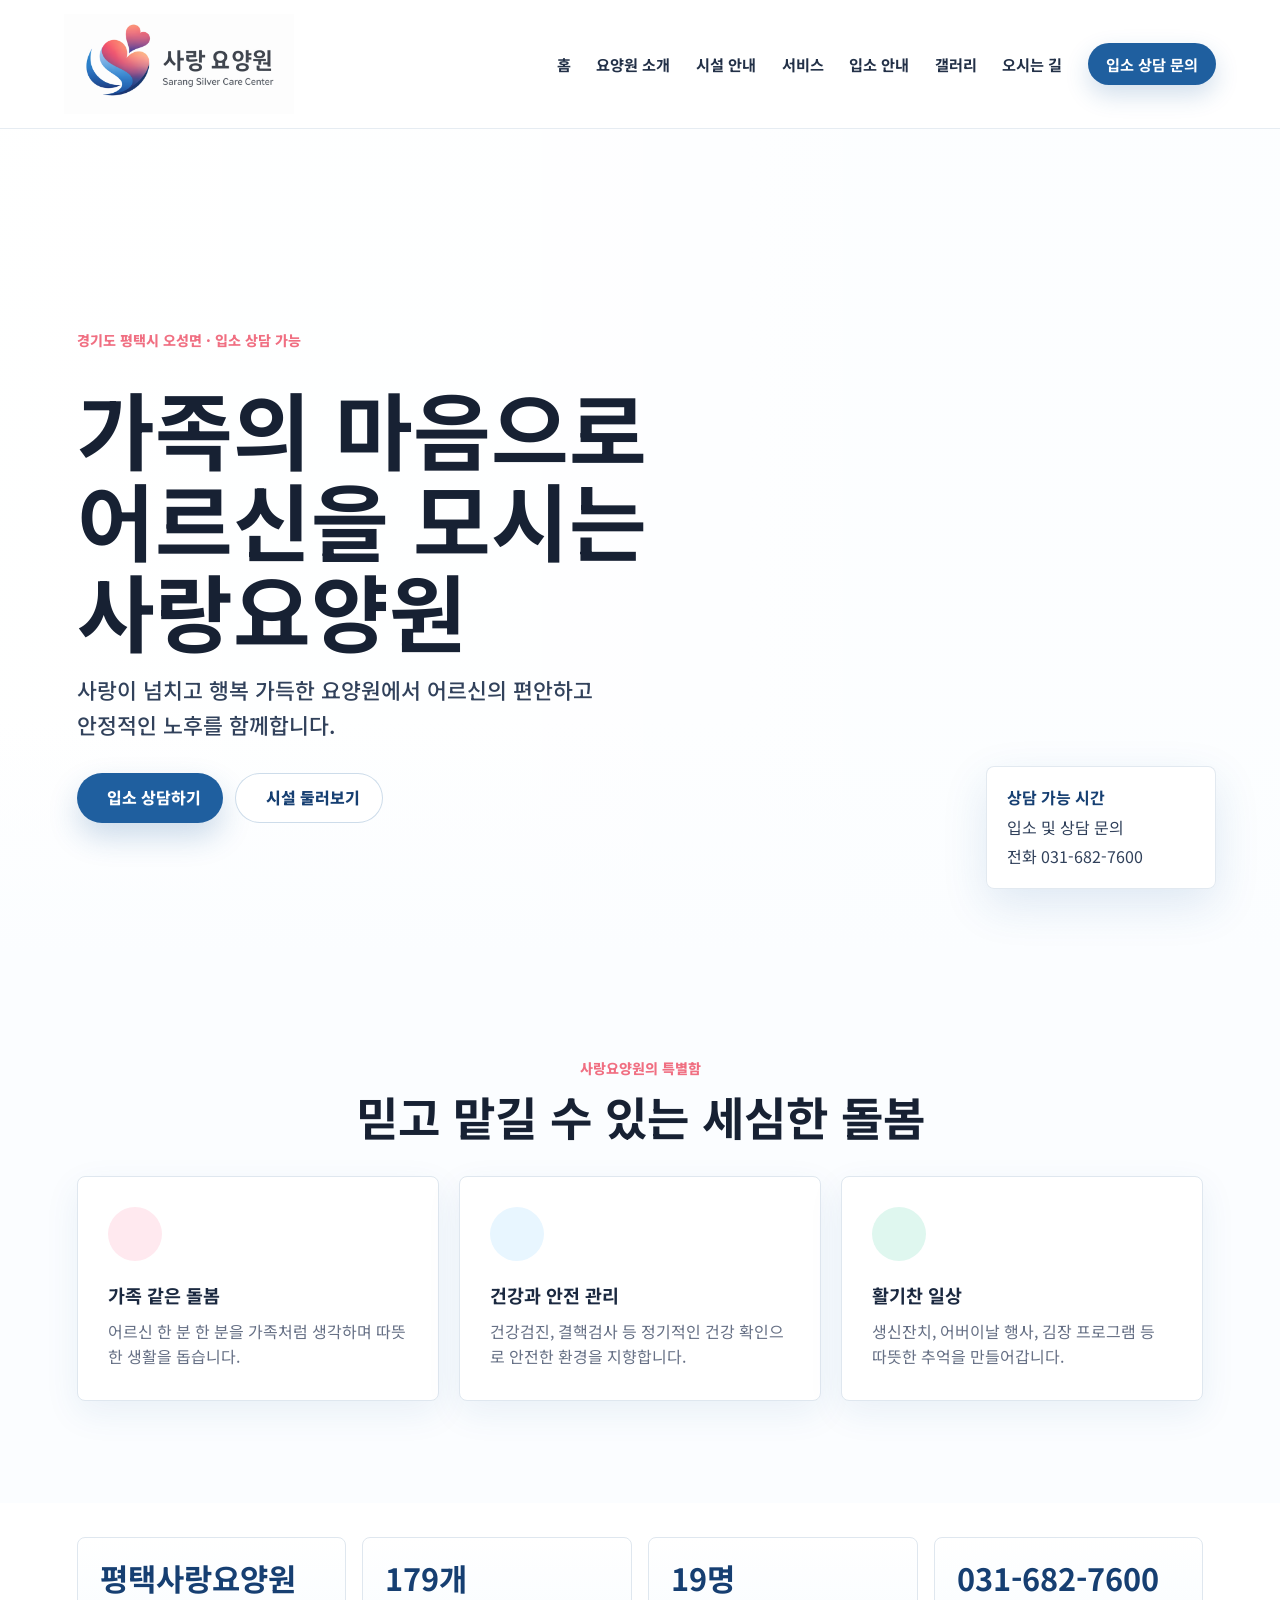
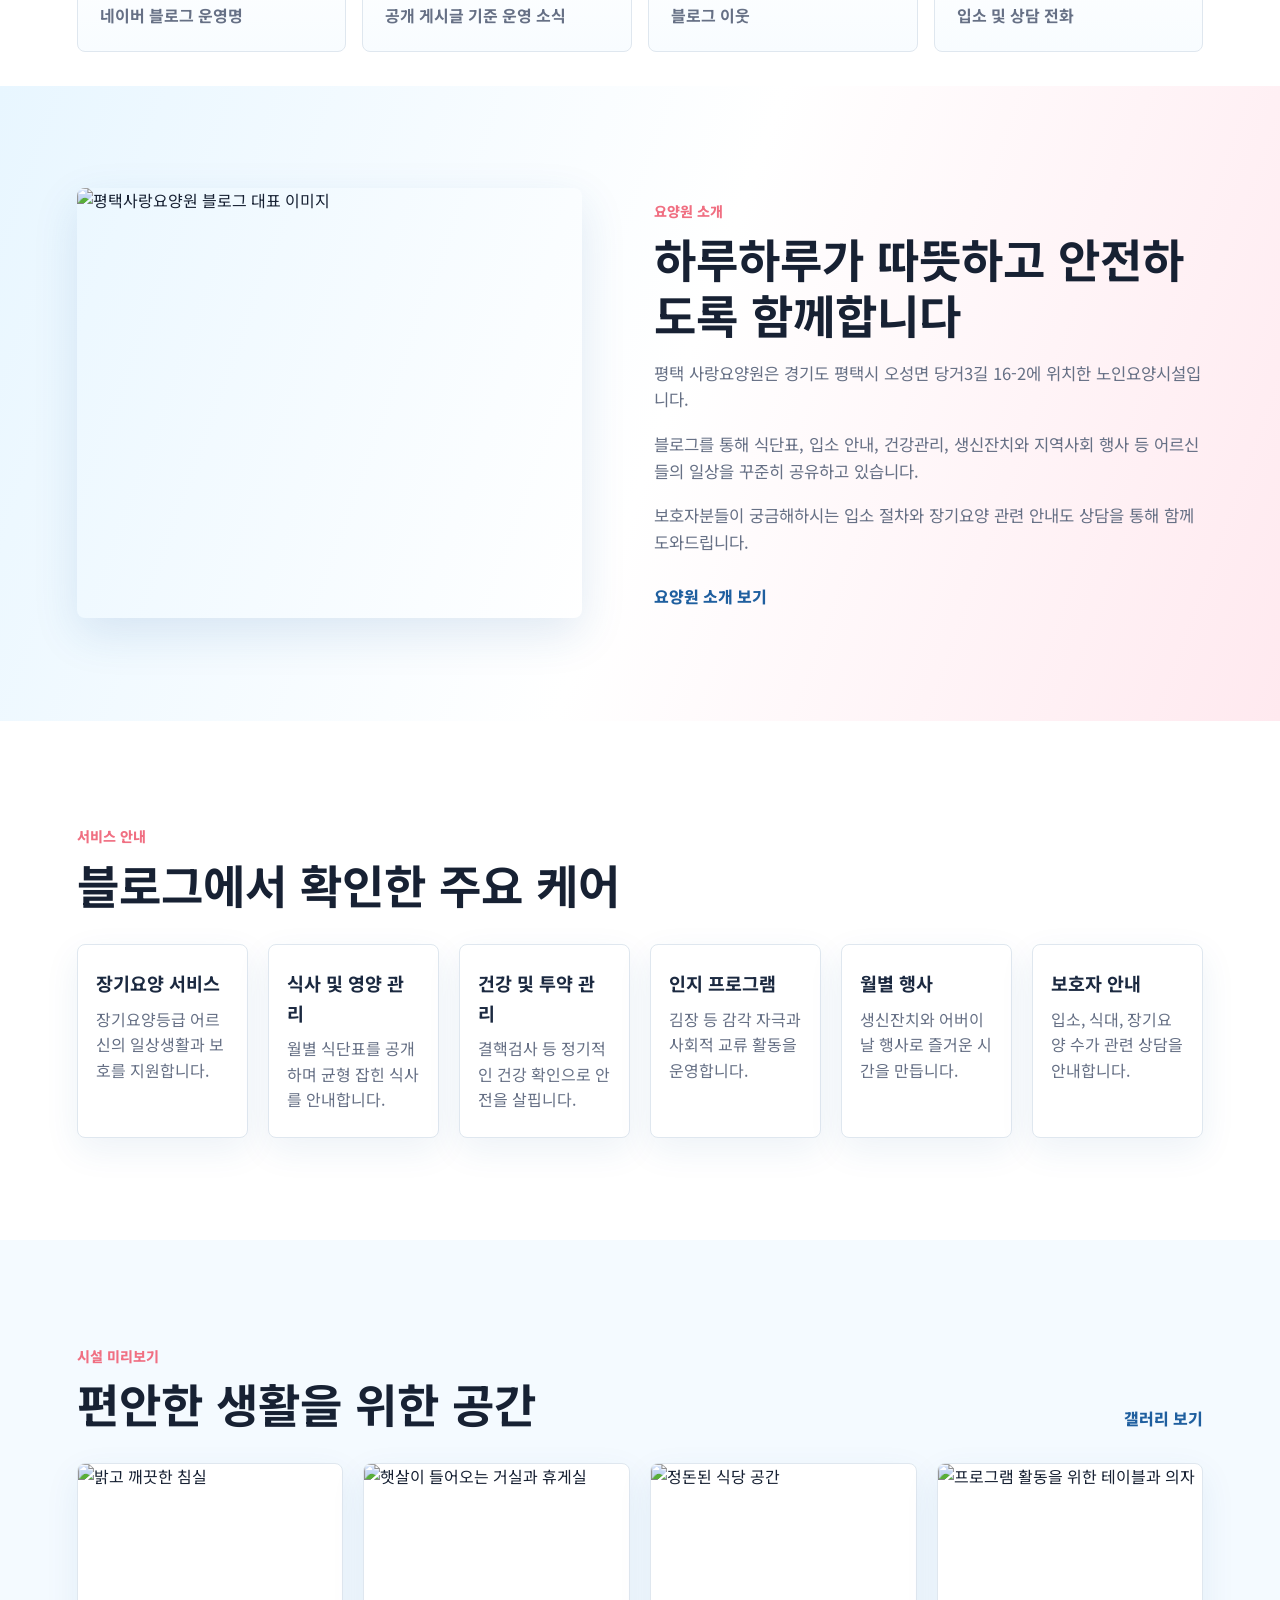
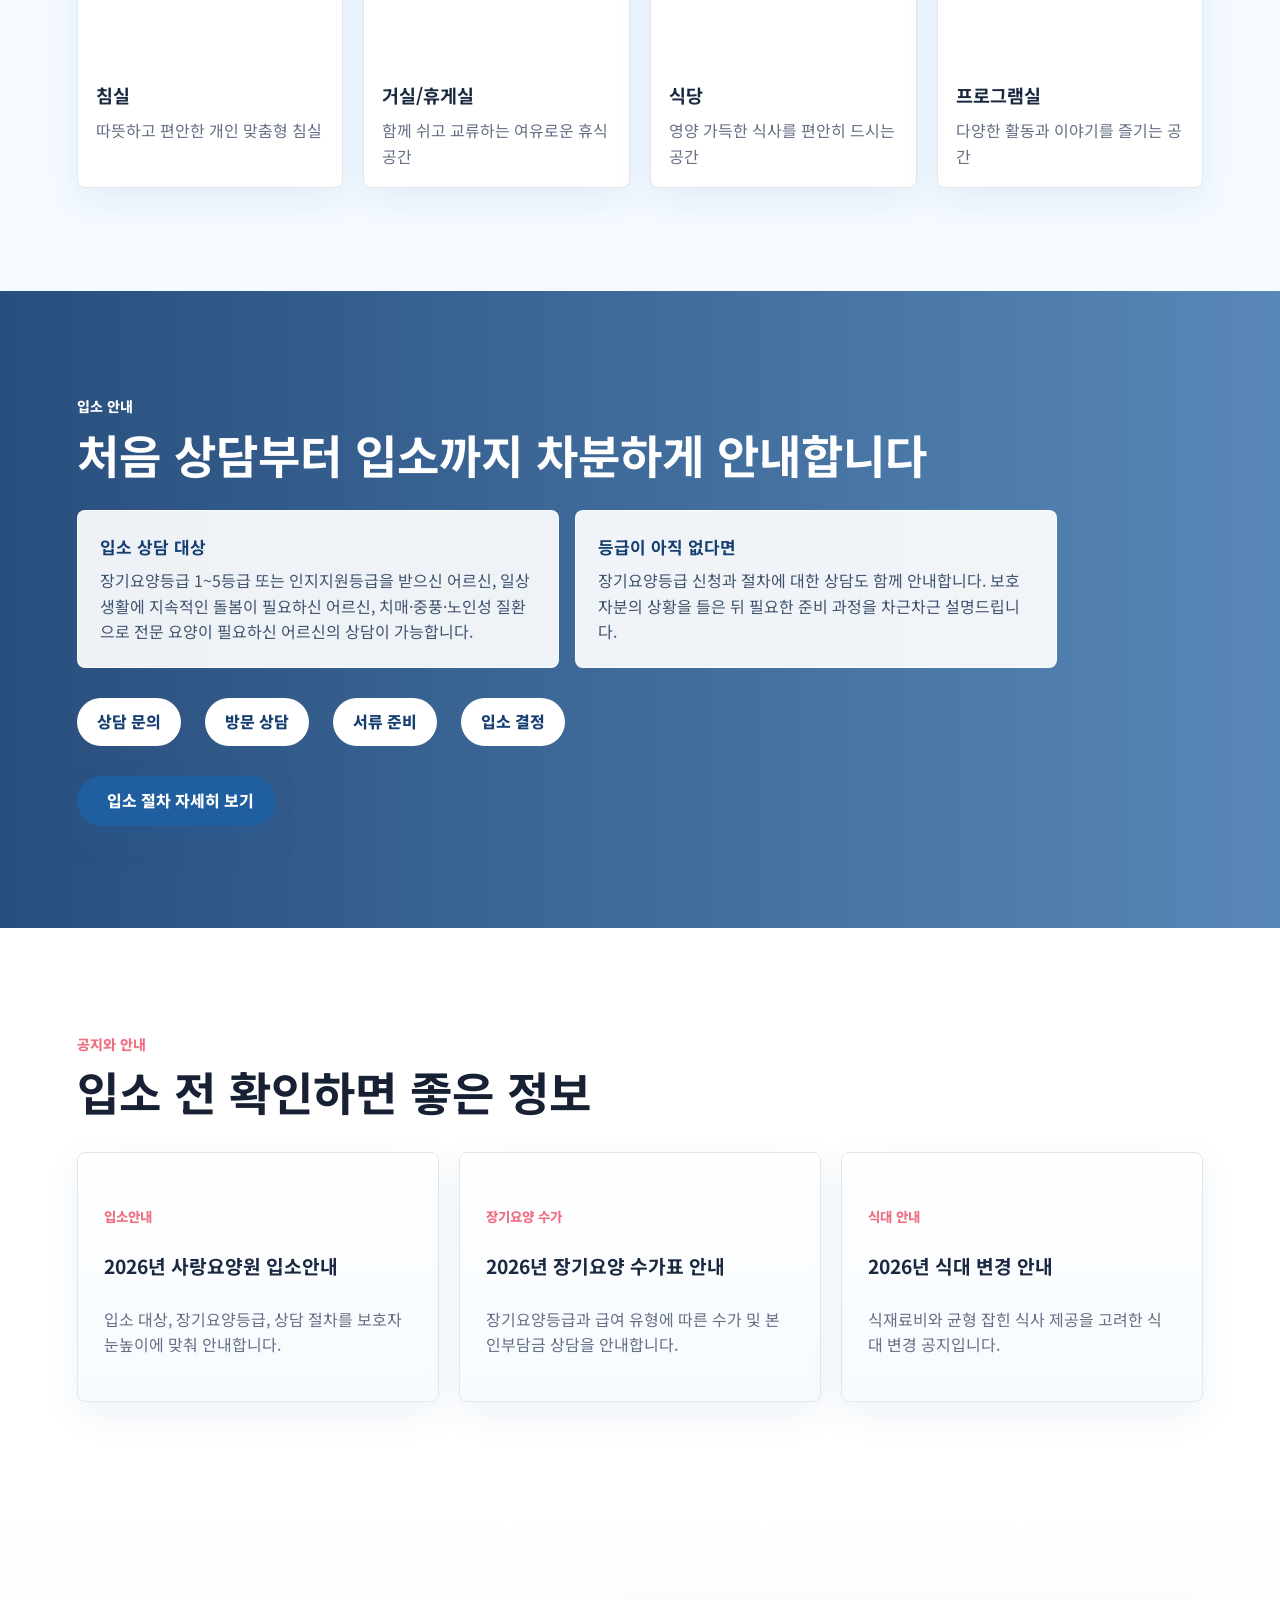
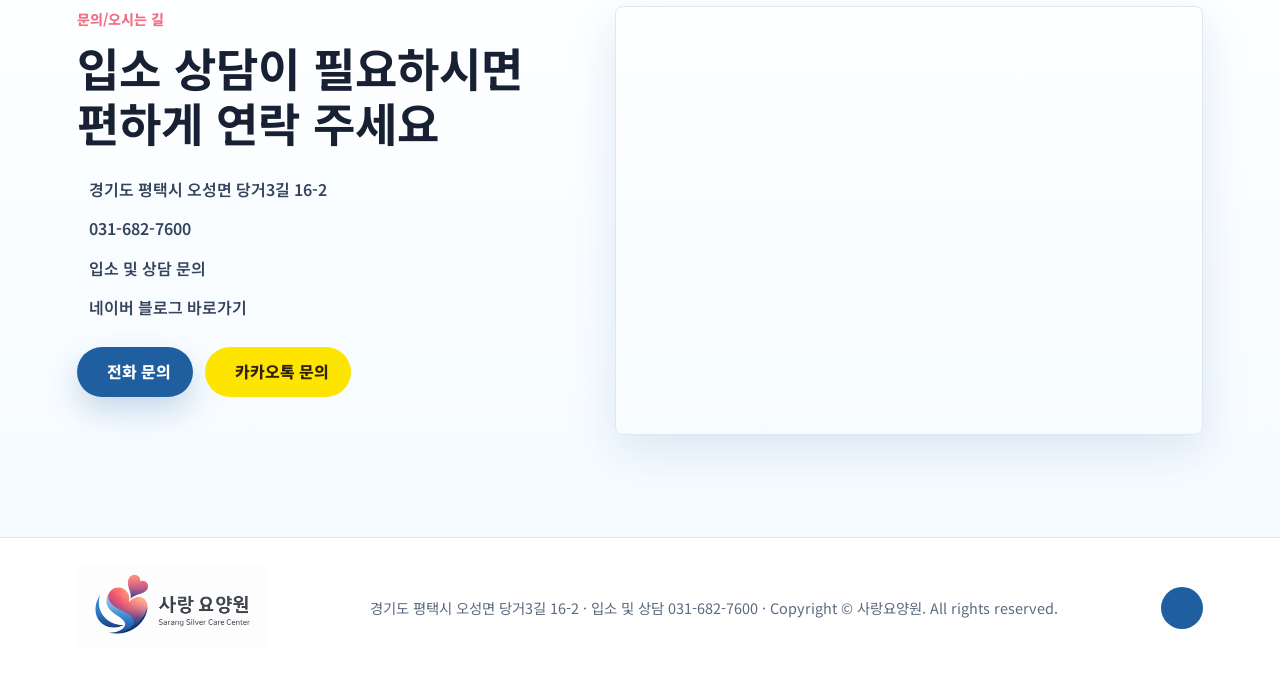
==== index.html @ e9b13f3a "Remove news section" ====
<!DOCTYPE html>
<html lang="ko">
<head>
  <meta charset="UTF-8">
  <meta name="viewport" content="width=device-width, initial-scale=1.0">
  <meta name="description" content="경기도 평택시 오성면에 위치한 평택 사랑요양원 홈페이지입니다. 입소 상담, 장기요양 안내, 식단표, 행사 소식을 확인하세요.">
  <title>평택 사랑요양원 | 따뜻한 돌봄과 안전한 생활</title>
  <link rel="icon" href="assets/sarang-logo-transparent.png">
  <link rel="preconnect" href="https://images.unsplash.com">
  <link rel="preconnect" href="https://fonts.googleapis.com">
  <link rel="preconnect" href="https://fonts.gstatic.com" crossorigin>
  <link href="https://fonts.googleapis.com/css2?family=Noto+Sans+KR:wght@400;500;700;800&display=swap" rel="stylesheet">
  <link rel="stylesheet" href="styles.css">
  <script src="https://unpkg.com/lucide@latest/dist/umd/lucide.min.js" defer></script>
  <script src="script.js" defer></script>
</head>
<body>
  <header class="site-header" id="top">
    <a class="brand" href="#home" aria-label="사랑요양원 홈">
      <img class="brand-logo" src="assets/sarang-logo-transparent.png" alt="사랑 요양원 Sarang Silver Care Center">
    </a>

    <button class="menu-toggle" type="button" aria-label="메뉴 열기" aria-expanded="false" aria-controls="primary-menu">
      <i data-lucide="menu"></i>
    </button>

    <nav class="primary-nav" id="primary-menu" aria-label="주요 메뉴">
      <a href="#home">홈</a>
      <a href="#about">요양원 소개</a>
      <a href="#facility">시설 안내</a>
      <a href="#service">서비스</a>
      <a href="#admission">입소 안내</a>
      <a href="#gallery">갤러리</a>
      <a href="#contact">오시는 길</a>
      <a class="nav-cta" href="#contact">입소 상담 문의</a>
    </nav>
  </header>

  <main>
    <section class="hero" id="home" aria-label="사랑요양원 첫 화면">
      <div class="hero-overlay"></div>
      <div class="hero-content">
        <p class="eyebrow">경기도 평택시 오성면 · 입소 상담 가능</p>
        <h1>가족의 마음으로<br>어르신을 모시는<br>사랑요양원</h1>
        <p class="hero-copy">사랑이 넘치고 행복 가득한 요양원에서 어르신의 편안하고 안정적인 노후를 함께합니다.</p>
        <div class="hero-actions">
          <a class="button button-primary" href="#contact">
            <i data-lucide="phone-call"></i>
            입소 상담하기
          </a>
          <a class="button button-secondary" href="#facility">
            <i data-lucide="image"></i>
            시설 둘러보기
          </a>
        </div>
      </div>
      <div class="hero-trust" aria-label="상담 안내">
        <strong>상담 가능 시간</strong>
        <span>입소 및 상담 문의</span>
        <span>전화 031-682-7600</span>
      </div>
    </section>

    <section class="section highlights" aria-labelledby="highlights-title">
      <div class="section-heading centered">
        <span class="section-kicker">사랑요양원의 특별함</span>
        <h2 id="highlights-title">믿고 맡길 수 있는 세심한 돌봄</h2>
      </div>
      <div class="highlight-grid">
        <article class="feature-card">
          <span class="icon-badge pink"><i data-lucide="heart-handshake"></i></span>
          <h3>가족 같은 돌봄</h3>
          <p>어르신 한 분 한 분을 가족처럼 생각하며 따뜻한 생활을 돕습니다.</p>
        </article>
        <article class="feature-card">
          <span class="icon-badge blue"><i data-lucide="shield-check"></i></span>
          <h3>건강과 안전 관리</h3>
          <p>건강검진, 결핵검사 등 정기적인 건강 확인으로 안전한 환경을 지향합니다.</p>
        </article>
        <article class="feature-card">
          <span class="icon-badge green"><i data-lucide="sparkles"></i></span>
          <h3>활기찬 일상</h3>
          <p>생신잔치, 어버이날 행사, 김장 프로그램 등 따뜻한 추억을 만들어갑니다.</p>
        </article>
      </div>
    </section>

    <section class="section info-strip" aria-label="블로그 공개 정보 요약">
      <article>
        <strong>평택사랑요양원</strong>
        <span>네이버 블로그 운영명</span>
      </article>
      <article>
        <strong>179개</strong>
        <span>공개 게시글 기준 운영 소식</span>
      </article>
      <article>
        <strong>19명</strong>
        <span>블로그 이웃</span>
      </article>
      <article>
        <strong>031-682-7600</strong>
        <span>입소 및 상담 전화</span>
      </article>
    </section>

    <section class="section about-section" id="about" aria-labelledby="about-title">
      <div class="about-image">
        <img src="https://mblogthumb-phinf.pstatic.net/MjAyMzA5MDlfMTI3/MDAxNjk0MjM2Nzk1MDQ3.YOUkknWCwRGl1ryWt_5hrXrDJLnjIbnlF645oQlgZTYg._cbtfhhuJIirKy9biCZNstTQwj428NfrDcVroS6W0oMg.JPEG.moonsun8219/croppedImage_VERSION2.jpg?type=w800" alt="평택사랑요양원 블로그 대표 이미지">
      </div>
      <div class="about-copy">
        <span class="section-kicker">요양원 소개</span>
        <h2 id="about-title">하루하루가 따뜻하고 안전하도록 함께합니다</h2>
        <p>평택 사랑요양원은 경기도 평택시 오성면 당거3길 16-2에 위치한 노인요양시설입니다.</p>
        <p>블로그를 통해 식단표, 입소 안내, 건강관리, 생신잔치와 지역사회 행사 등 어르신들의 일상을 꾸준히 공유하고 있습니다.</p>
        <p>보호자분들이 궁금해하시는 입소 절차와 장기요양 관련 안내도 상담을 통해 함께 도와드립니다.</p>
        <a class="text-link" href="#service">
          요양원 소개 보기
          <i data-lucide="arrow-right"></i>
        </a>
      </div>
    </section>

    <section class="section service-section" id="service" aria-labelledby="service-title">
      <div class="section-heading">
        <span class="section-kicker">서비스 안내</span>
        <h2 id="service-title">블로그에서 확인한 주요 케어</h2>
      </div>
      <div class="service-grid">
        <article class="service-item">
          <i data-lucide="clock-3"></i>
          <h3>장기요양 서비스</h3>
          <p>장기요양등급 어르신의 일상생활과 보호를 지원합니다.</p>
        </article>
        <article class="service-item">
          <i data-lucide="utensils"></i>
          <h3>식사 및 영양 관리</h3>
          <p>월별 식단표를 공개하며 균형 잡힌 식사를 안내합니다.</p>
        </article>
        <article class="service-item">
          <i data-lucide="stethoscope"></i>
          <h3>건강 및 투약 관리</h3>
          <p>결핵검사 등 정기적인 건강 확인으로 안전을 살핍니다.</p>
        </article>
        <article class="service-item">
          <i data-lucide="brain"></i>
          <h3>인지 프로그램</h3>
          <p>김장 등 감각 자극과 사회적 교류 활동을 운영합니다.</p>
        </article>
        <article class="service-item">
          <i data-lucide="music-2"></i>
          <h3>월별 행사</h3>
          <p>생신잔치와 어버이날 행사로 즐거운 시간을 만듭니다.</p>
        </article>
        <article class="service-item">
          <i data-lucide="messages-square"></i>
          <h3>보호자 안내</h3>
          <p>입소, 식대, 장기요양 수가 관련 상담을 안내합니다.</p>
        </article>
      </div>
    </section>

    <section class="section facility-section" id="facility" aria-labelledby="facility-title">
      <div class="section-heading row-heading">
        <div>
          <span class="section-kicker">시설 미리보기</span>
          <h2 id="facility-title">편안한 생활을 위한 공간</h2>
        </div>
        <a class="small-link" href="#gallery">갤러리 보기</a>
      </div>
      <div class="facility-grid" id="gallery">
        <article class="facility-card">
          <img src="https://images.unsplash.com/photo-1631049307264-da0ec9d70304?auto=format&fit=crop&w=900&q=80" alt="밝고 깨끗한 침실">
          <div>
            <h3>침실</h3>
            <p>따뜻하고 편안한 개인 맞춤형 침실</p>
          </div>
        </article>
        <article class="facility-card">
          <img src="https://images.unsplash.com/photo-1600210492493-0946911123ea?auto=format&fit=crop&w=900&q=80" alt="햇살이 들어오는 거실과 휴게실">
          <div>
            <h3>거실/휴게실</h3>
            <p>함께 쉬고 교류하는 여유로운 휴식 공간</p>
          </div>
        </article>
        <article class="facility-card">
          <img src="https://images.unsplash.com/photo-1555396273-367ea4eb4db5?auto=format&fit=crop&w=900&q=80" alt="정돈된 식당 공간">
          <div>
            <h3>식당</h3>
            <p>영양 가득한 식사를 편안히 드시는 공간</p>
          </div>
        </article>
        <article class="facility-card">
          <img src="https://images.unsplash.com/photo-1517048676732-d65bc937f952?auto=format&fit=crop&w=900&q=80" alt="프로그램 활동을 위한 테이블과 의자">
          <div>
            <h3>프로그램실</h3>
            <p>다양한 활동과 이야기를 즐기는 공간</p>
          </div>
        </article>
      </div>
    </section>

    <section class="admission-band" id="admission" aria-labelledby="admission-title">
      <div class="admission-content">
        <span class="section-kicker">입소 안내</span>
        <h2 id="admission-title">처음 상담부터 입소까지 차분하게 안내합니다</h2>
        <div class="admission-details">
          <article>
            <h3>입소 상담 대상</h3>
            <p>장기요양등급 1~5등급 또는 인지지원등급을 받으신 어르신, 일상생활에 지속적인 돌봄이 필요하신 어르신, 치매·중풍·노인성 질환으로 전문 요양이 필요하신 어르신의 상담이 가능합니다.</p>
          </article>
          <article>
            <h3>등급이 아직 없다면</h3>
            <p>장기요양등급 신청과 절차에 대한 상담도 함께 안내합니다. 보호자분의 상황을 들은 뒤 필요한 준비 과정을 차근차근 설명드립니다.</p>
          </article>
        </div>
        <div class="step-list" aria-label="입소 절차">
          <span>상담 문의</span>
          <i data-lucide="chevron-right"></i>
          <span>방문 상담</span>
          <i data-lucide="chevron-right"></i>
          <span>서류 준비</span>
          <i data-lucide="chevron-right"></i>
          <span>입소 결정</span>
        </div>
        <a class="button button-primary" href="#contact">
          <i data-lucide="clipboard-list"></i>
          입소 절차 자세히 보기
        </a>
      </div>
    </section>

    <section class="section notice-section" aria-labelledby="notice-title">
      <div class="section-heading">
        <span class="section-kicker">공지와 안내</span>
        <h2 id="notice-title">입소 전 확인하면 좋은 정보</h2>
      </div>
      <div class="notice-grid">
        <a class="notice-card" href="https://blog.naver.com/moonsun8219/224145204485" target="_blank" rel="noopener">
          <i data-lucide="clipboard-list"></i>
          <span>입소안내</span>
          <strong>2026년 사랑요양원 입소안내</strong>
          <p>입소 대상, 장기요양등급, 상담 절차를 보호자 눈높이에 맞춰 안내합니다.</p>
        </a>
        <a class="notice-card" href="https://blog.naver.com/moonsun8219/224128926655" target="_blank" rel="noopener">
          <i data-lucide="badge-dollar-sign"></i>
          <span>장기요양 수가</span>
          <strong>2026년 장기요양 수가표 안내</strong>
          <p>장기요양등급과 급여 유형에 따른 수가 및 본인부담금 상담을 안내합니다.</p>
        </a>
        <a class="notice-card" href="https://blog.naver.com/moonsun8219/224145192739" target="_blank" rel="noopener">
          <i data-lucide="utensils"></i>
          <span>식대 안내</span>
          <strong>2026년 식대 변경 안내</strong>
          <p>식재료비와 균형 잡힌 식사 제공을 고려한 식대 변경 공지입니다.</p>
        </a>
      </div>
    </section>

    <section class="section contact-section" id="contact" aria-labelledby="contact-title">
      <div class="contact-info">
        <span class="section-kicker">문의/오시는 길</span>
        <h2 id="contact-title">입소 상담이 필요하시면 편하게 연락 주세요</h2>
        <ul class="contact-list">
          <li><i data-lucide="map-pin"></i><span>경기도 평택시 오성면 당거3길 16-2</span></li>
          <li><i data-lucide="phone"></i><a href="tel:0316827600">031-682-7600</a></li>
          <li><i data-lucide="heart-handshake"></i><span>입소 및 상담 문의</span></li>
          <li><i data-lucide="book-open"></i><a href="https://blog.naver.com/moonsun8219" target="_blank" rel="noopener">네이버 블로그 바로가기</a></li>
        </ul>
        <div class="contact-actions">
          <a class="button button-primary" href="tel:0316827600">
            <i data-lucide="phone-call"></i>
            전화 문의
          </a>
          <a class="button button-kakao" href="#" aria-label="카카오톡 상담 준비 중">
            <i data-lucide="message-circle"></i>
            카카오톡 문의
          </a>
        </div>
      </div>
      <div class="map-panel" aria-label="사랑요양원 위치 지도">
        <iframe
          title="사랑요양원 지도"
          src="https://maps.google.com/maps?q=%EA%B2%BD%EA%B8%B0%EB%8F%84%20%ED%8F%89%ED%83%9D%EC%8B%9C%20%EC%98%A4%EC%84%B1%EB%A9%B4%20%EB%8B%B9%EA%B1%B03%EA%B8%B8%2016-2&amp;output=embed"
          loading="lazy"></iframe>
      </div>
    </section>
  </main>

  <footer class="site-footer">
    <div class="brand footer-brand">
      <img class="brand-logo" src="assets/sarang-logo-transparent.png" alt="사랑 요양원 Sarang Silver Care Center">
    </div>
    <p>경기도 평택시 오성면 당거3길 16-2 · 입소 및 상담 031-682-7600 · Copyright © 사랑요양원. All rights reserved.</p>
    <a class="back-to-top" href="#top" aria-label="맨 위로 이동">
      <i data-lucide="arrow-up"></i>
    </a>
  </footer>
</body>
</html>
---- styles.css ----
:root {
  --blue: #1f5f9f;
  --blue-dark: #163f72;
  --sky: #e8f6ff;
  --pink: #ffe9ef;
  --coral: #f06f82;
  --mint: #dff7ef;
  --yellow: #fff4cf;
  --ink: #172133;
  --muted: #667085;
  --line: #dfe7ef;
  --white: #ffffff;
  --shadow: 0 16px 45px rgba(31, 95, 159, 0.13);
  --radius: 8px;
}

* {
  box-sizing: border-box;
}

html {
  scroll-behavior: smooth;
}

body {
  margin: 0;
  font-family: "Noto Sans KR", Arial, sans-serif;
  color: var(--ink);
  background: #fbfdff;
  line-height: 1.6;
}

img {
  display: block;
  max-width: 100%;
}

a {
  color: inherit;
  text-decoration: none;
}

.site-header {
  position: sticky;
  top: 0;
  z-index: 20;
  display: flex;
  align-items: center;
  justify-content: space-between;
  min-height: 76px;
  padding: 14px clamp(20px, 5vw, 72px);
  background: rgba(255, 255, 255, 0.92);
  border-bottom: 1px solid rgba(223, 231, 239, 0.78);
  backdrop-filter: blur(16px);
}

.brand {
  display: inline-flex;
  align-items: center;
  flex: 0 0 auto;
}

.brand-logo {
  display: block;
  width: clamp(154px, 18vw, 230px);
  height: auto;
}

.primary-nav {
  display: flex;
  align-items: center;
  gap: clamp(14px, 2vw, 28px);
  color: #223047;
  font-size: 0.95rem;
  font-weight: 700;
}

.primary-nav a:not(.nav-cta) {
  position: relative;
  padding: 8px 0;
}

.primary-nav a:not(.nav-cta)::after {
  content: "";
  position: absolute;
  left: 0;
  bottom: 2px;
  width: 0;
  height: 2px;
  background: var(--coral);
  transition: width 180ms ease;
}

.primary-nav a:hover::after {
  width: 100%;
}

.nav-cta {
  display: inline-flex;
  align-items: center;
  justify-content: center;
  min-height: 42px;
  padding: 0 18px;
  color: var(--white);
  background: var(--blue);
  border-radius: 999px;
  box-shadow: 0 10px 24px rgba(31, 95, 159, 0.2);
}

.menu-toggle {
  display: none;
  width: 44px;
  height: 44px;
  border: 1px solid var(--line);
  border-radius: var(--radius);
  color: var(--blue);
  background: var(--white);
}

.menu-toggle svg,
.button svg,
.text-link svg,
.small-link svg,
.contact-list svg,
.service-item svg,
.icon-badge svg,
.back-to-top svg {
  width: 19px;
  height: 19px;
  stroke-width: 2.2;
}

.hero {
  position: relative;
  min-height: calc(100vh - 76px);
  display: grid;
  align-items: center;
  padding: clamp(54px, 8vw, 120px) clamp(20px, 6vw, 86px);
  overflow: hidden;
  background:
    linear-gradient(90deg, rgba(255, 255, 255, 0.92) 0%, rgba(255, 255, 255, 0.82) 38%, rgba(255, 255, 255, 0.34) 68%),
    url("https://mblogthumb-phinf.pstatic.net/MjAyMzA5MDlfMTI3/MDAxNjk0MjM2Nzk1MDQ3.YOUkknWCwRGl1ryWt_5hrXrDJLnjIbnlF645oQlgZTYg._cbtfhhuJIirKy9biCZNstTQwj428NfrDcVroS6W0oMg.JPEG.moonsun8219/croppedImage_VERSION2.jpg?type=w800") center right / cover;
}

.hero::after {
  content: "";
  position: absolute;
  inset: auto 0 0;
  height: 28%;
  background: linear-gradient(0deg, rgba(251, 253, 255, 1), rgba(251, 253, 255, 0));
}

.hero-content {
  position: relative;
  z-index: 2;
  width: min(680px, 100%);
}

.eyebrow,
.section-kicker {
  display: inline-flex;
  align-items: center;
  color: var(--coral);
  font-size: 0.88rem;
  font-weight: 800;
}

.hero h1 {
  margin: 16px 0 18px;
  font-size: clamp(2.65rem, 6.6vw, 5.65rem);
  line-height: 1.08;
  letter-spacing: 0;
}

.hero-copy {
  max-width: 520px;
  margin: 0 0 30px;
  color: #31415b;
  font-size: clamp(1.05rem, 2.2vw, 1.35rem);
  font-weight: 500;
}

.hero-actions,
.contact-actions {
  display: flex;
  flex-wrap: wrap;
  gap: 12px;
}

.button {
  display: inline-flex;
  align-items: center;
  justify-content: center;
  gap: 8px;
  min-height: 50px;
  padding: 0 22px;
  border-radius: 999px;
  font-weight: 800;
  transition: transform 180ms ease, box-shadow 180ms ease, background 180ms ease;
}

.button:hover {
  transform: translateY(-2px);
}

.button-primary {
  color: var(--white);
  background: var(--blue);
  box-shadow: 0 14px 30px rgba(31, 95, 159, 0.22);
}

.button-primary:hover {
  background: var(--blue-dark);
}

.button-secondary {
  color: var(--blue-dark);
  background: var(--white);
  border: 1px solid rgba(31, 95, 159, 0.22);
}

.button-kakao {
  color: #31220a;
  background: #fee500;
}

.hero-trust {
  position: absolute;
  z-index: 3;
  right: clamp(20px, 5vw, 72px);
  bottom: clamp(24px, 5vw, 66px);
  display: grid;
  gap: 4px;
  min-width: 230px;
  padding: 18px 20px;
  color: #31415b;
  background: rgba(255, 255, 255, 0.92);
  border: 1px solid rgba(223, 231, 239, 0.9);
  border-radius: var(--radius);
  box-shadow: var(--shadow);
}

.hero-trust strong {
  color: var(--blue-dark);
  font-size: 1rem;
}

.section {
  padding: clamp(64px, 8vw, 108px) clamp(20px, 6vw, 86px);
}

.section-heading {
  max-width: 760px;
  margin-bottom: 32px;
}

.section-heading.centered {
  margin-right: auto;
  margin-left: auto;
  text-align: center;
}

.section h2,
.admission-band h2 {
  margin: 8px 0 0;
  color: #172133;
  font-size: clamp(1.85rem, 3.6vw, 3.1rem);
  line-height: 1.2;
  letter-spacing: 0;
}

.highlight-grid,
.service-grid,
.facility-grid,
.notice-grid {
  display: grid;
  gap: 20px;
}

.highlight-grid {
  grid-template-columns: repeat(3, minmax(0, 1fr));
}

.feature-card,
.service-item,
.facility-card {
  border: 1px solid var(--line);
  border-radius: var(--radius);
  background: var(--white);
  box-shadow: 0 12px 35px rgba(31, 95, 159, 0.08);
}

.feature-card {
  padding: 30px;
}

.icon-badge {
  display: inline-flex;
  align-items: center;
  justify-content: center;
  width: 54px;
  height: 54px;
  margin-bottom: 20px;
  border-radius: 50%;
}

.icon-badge.pink {
  color: #d84f66;
  background: var(--pink);
}

.icon-badge.blue {
  color: var(--blue);
  background: var(--sky);
}

.icon-badge.green {
  color: #217a5f;
  background: var(--mint);
}

.feature-card h3,
.service-item h3,
.facility-card h3 {
  margin: 0 0 8px;
  color: #1b2940;
  font-size: 1.15rem;
}

.feature-card p,
.service-item p,
.facility-card p,
.about-copy p {
  margin: 0;
  color: var(--muted);
}

.info-strip {
  display: grid;
  grid-template-columns: repeat(4, minmax(0, 1fr));
  gap: 16px;
  padding-top: 34px;
  padding-bottom: 34px;
  background: var(--white);
}

.info-strip article {
  padding: 22px;
  border: 1px solid var(--line);
  border-radius: var(--radius);
  background: linear-gradient(180deg, #ffffff, #f8fcff);
}

.info-strip strong {
  display: block;
  color: var(--blue-dark);
  font-size: clamp(1.3rem, 2.4vw, 2rem);
  line-height: 1.15;
}

.info-strip span {
  display: block;
  margin-top: 8px;
  color: var(--muted);
  font-weight: 700;
}

.about-section {
  display: grid;
  grid-template-columns: minmax(280px, 0.92fr) minmax(320px, 1fr);
  gap: clamp(28px, 6vw, 72px);
  align-items: center;
  background: linear-gradient(110deg, var(--sky), #ffffff 52%, var(--pink));
}

.about-image {
  min-height: 430px;
  overflow: hidden;
  border-radius: var(--radius);
  box-shadow: var(--shadow);
}

.about-image img {
  width: 100%;
  height: 100%;
  min-height: 430px;
  object-fit: cover;
}

.about-copy p {
  max-width: 680px;
  margin-top: 18px;
  font-size: 1.04rem;
}

.text-link,
.small-link {
  display: inline-flex;
  align-items: center;
  gap: 8px;
  margin-top: 28px;
  color: var(--blue);
  font-weight: 800;
}

.service-section {
  background: var(--white);
}

.service-grid {
  grid-template-columns: repeat(6, minmax(130px, 1fr));
}

.service-item {
  padding: 24px 18px;
}

.service-item svg {
  width: 34px;
  height: 34px;
  margin-bottom: 18px;
  color: var(--coral);
}

.service-item:nth-child(2n) svg {
  color: var(--blue);
}

.service-item:nth-child(3n) svg {
  color: #27936f;
}

.facility-section {
  background: #f4faff;
}

.row-heading {
  max-width: none;
  display: flex;
  align-items: end;
  justify-content: space-between;
  gap: 24px;
}

.small-link {
  flex: 0 0 auto;
  margin-top: 0;
}

.facility-grid {
  grid-template-columns: repeat(4, minmax(0, 1fr));
}

.facility-card {
  overflow: hidden;
}

.facility-card img {
  width: 100%;
  aspect-ratio: 4 / 3;
  object-fit: cover;
}

.facility-card div {
  padding: 18px;
}

.admission-band {
  padding: clamp(64px, 8vw, 104px) clamp(20px, 6vw, 86px);
  color: var(--white);
  background:
    linear-gradient(90deg, rgba(22, 63, 114, 0.92), rgba(31, 95, 159, 0.74)),
    url("https://images.unsplash.com/photo-1517486808906-6ca8b3f04846?auto=format&fit=crop&w=2000&q=80") center / cover;
}

.admission-band .section-kicker,
.admission-band h2 {
  color: var(--white);
}

.admission-content {
  max-width: 980px;
}

.admission-details {
  display: grid;
  grid-template-columns: repeat(2, minmax(0, 1fr));
  gap: 16px;
  margin-top: 28px;
}

.admission-details article {
  padding: 22px;
  color: #244263;
  background: rgba(255, 255, 255, 0.92);
  border: 1px solid rgba(255, 255, 255, 0.72);
  border-radius: var(--radius);
}

.admission-details h3 {
  margin: 0 0 8px;
  color: var(--blue-dark);
  font-size: 1.06rem;
}

.admission-details p {
  margin: 0;
  color: #40546f;
}

.step-list {
  display: flex;
  flex-wrap: wrap;
  align-items: center;
  gap: 12px;
  margin: 30px 0;
}

.step-list span {
  display: inline-flex;
  align-items: center;
  justify-content: center;
  min-height: 48px;
  padding: 0 20px;
  color: var(--blue-dark);
  background: var(--white);
  border-radius: 999px;
  font-weight: 800;
}

.step-list svg {
  width: 18px;
  height: 18px;
  color: #ffd5de;
}

.notice-section {
  background: var(--white);
}

.notice-grid {
  grid-template-columns: repeat(3, minmax(0, 1fr));
}

.notice-card {
  display: grid;
  gap: 10px;
  min-height: 250px;
  padding: 26px;
  border: 1px solid var(--line);
  border-radius: var(--radius);
  background: linear-gradient(180deg, #ffffff, #f6fbff);
  box-shadow: 0 12px 35px rgba(31, 95, 159, 0.08);
}

.notice-card svg {
  width: 34px;
  height: 34px;
  color: var(--blue);
}

.notice-card span {
  color: var(--coral);
  font-size: 0.84rem;
  font-weight: 800;
}

.notice-card strong {
  color: #1b2940;
  font-size: 1.2rem;
  line-height: 1.35;
}

.notice-card p {
  margin: 0;
  color: var(--muted);
}

.contact-section {
  display: grid;
  grid-template-columns: minmax(300px, 0.82fr) minmax(320px, 1fr);
  gap: clamp(28px, 5vw, 56px);
  align-items: stretch;
  background: linear-gradient(180deg, #ffffff, #f5fbff);
}

.contact-list {
  display: grid;
  gap: 14px;
  margin: 26px 0;
  padding: 0;
  list-style: none;
}

.contact-list li {
  display: flex;
  align-items: center;
  gap: 12px;
  color: #34445d;
  font-weight: 600;
}

.contact-list svg {
  color: var(--blue);
  flex: 0 0 auto;
}

.map-panel {
  min-height: 420px;
  overflow: hidden;
  border: 1px solid var(--line);
  border-radius: var(--radius);
  box-shadow: var(--shadow);
}

.map-panel iframe {
  width: 100%;
  height: 100%;
  min-height: 420px;
  border: 0;
}

.site-footer {
  position: relative;
  display: flex;
  align-items: center;
  justify-content: space-between;
  gap: 24px;
  padding: 28px clamp(20px, 6vw, 86px);
  color: #5c6a7f;
  background: var(--white);
  border-top: 1px solid var(--line);
}

.site-footer p {
  margin: 0;
  font-size: 0.9rem;
}

.footer-brand {
  min-width: 180px;
}

.footer-brand .brand-logo {
  width: 190px;
}

.back-to-top {
  display: inline-flex;
  align-items: center;
  justify-content: center;
  width: 42px;
  height: 42px;
  flex: 0 0 42px;
  color: var(--white);
  background: var(--blue);
  border-radius: 50%;
}

@media (max-width: 1120px) {
  .site-header {
    align-items: flex-start;
  }

  .menu-toggle {
    display: inline-flex;
    align-items: center;
    justify-content: center;
  }

  .primary-nav {
    position: absolute;
    top: 76px;
    left: 20px;
    right: 20px;
    display: none;
    flex-direction: column;
    align-items: stretch;
    gap: 0;
    padding: 14px;
    background: var(--white);
    border: 1px solid var(--line);
    border-radius: var(--radius);
    box-shadow: var(--shadow);
  }

  .primary-nav.is-open {
    display: flex;
  }

  .primary-nav a {
    padding: 13px 10px;
  }

  .primary-nav a:not(.nav-cta)::after {
    display: none;
  }

  .nav-cta {
    margin-top: 8px;
  }

  .service-grid {
    grid-template-columns: repeat(3, minmax(0, 1fr));
  }

  .facility-grid {
    grid-template-columns: repeat(2, minmax(0, 1fr));
  }

  .notice-grid {
    grid-template-columns: repeat(2, minmax(0, 1fr));
  }

  .info-strip {
    grid-template-columns: repeat(2, minmax(0, 1fr));
  }
}

@media (max-width: 800px) {
  .hero {
    min-height: 720px;
    align-items: start;
    padding-top: 74px;
    background:
      linear-gradient(180deg, rgba(255, 255, 255, 0.96) 0%, rgba(255, 255, 255, 0.88) 45%, rgba(255, 255, 255, 0.24) 100%),
      url("https://mblogthumb-phinf.pstatic.net/MjAyMzA5MDlfMTI3/MDAxNjk0MjM2Nzk1MDQ3.YOUkknWCwRGl1ryWt_5hrXrDJLnjIbnlF645oQlgZTYg._cbtfhhuJIirKy9biCZNstTQwj428NfrDcVroS6W0oMg.JPEG.moonsun8219/croppedImage_VERSION2.jpg?type=w800") center bottom / cover;
  }

  .hero-trust {
    left: 20px;
    right: 20px;
    bottom: 22px;
    min-width: 0;
  }

  .highlight-grid,
  .service-grid,
  .facility-grid,
  .notice-grid,
  .info-strip,
  .admission-details,
  .about-section,
  .contact-section {
    grid-template-columns: 1fr;
  }

  .about-image,
  .about-image img {
    min-height: 310px;
  }

  .row-heading,
  .site-footer {
    align-items: flex-start;
    flex-direction: column;
  }

  .step-list {
    align-items: stretch;
    flex-direction: column;
  }

  .step-list svg {
    transform: rotate(90deg);
  }

  .step-list span,
  .button {
    width: 100%;
  }
}

@media (max-width: 520px) {
  .site-header {
    min-height: 70px;
    padding: 12px 16px;
  }

  .primary-nav {
    top: 70px;
    left: 16px;
    right: 16px;
  }

  .hero,
  .section,
  .admission-band {
    padding-right: 18px;
    padding-left: 18px;
  }

  .hero h1 {
    font-size: 2.45rem;
  }

  .feature-card {
    padding: 24px;
  }
}
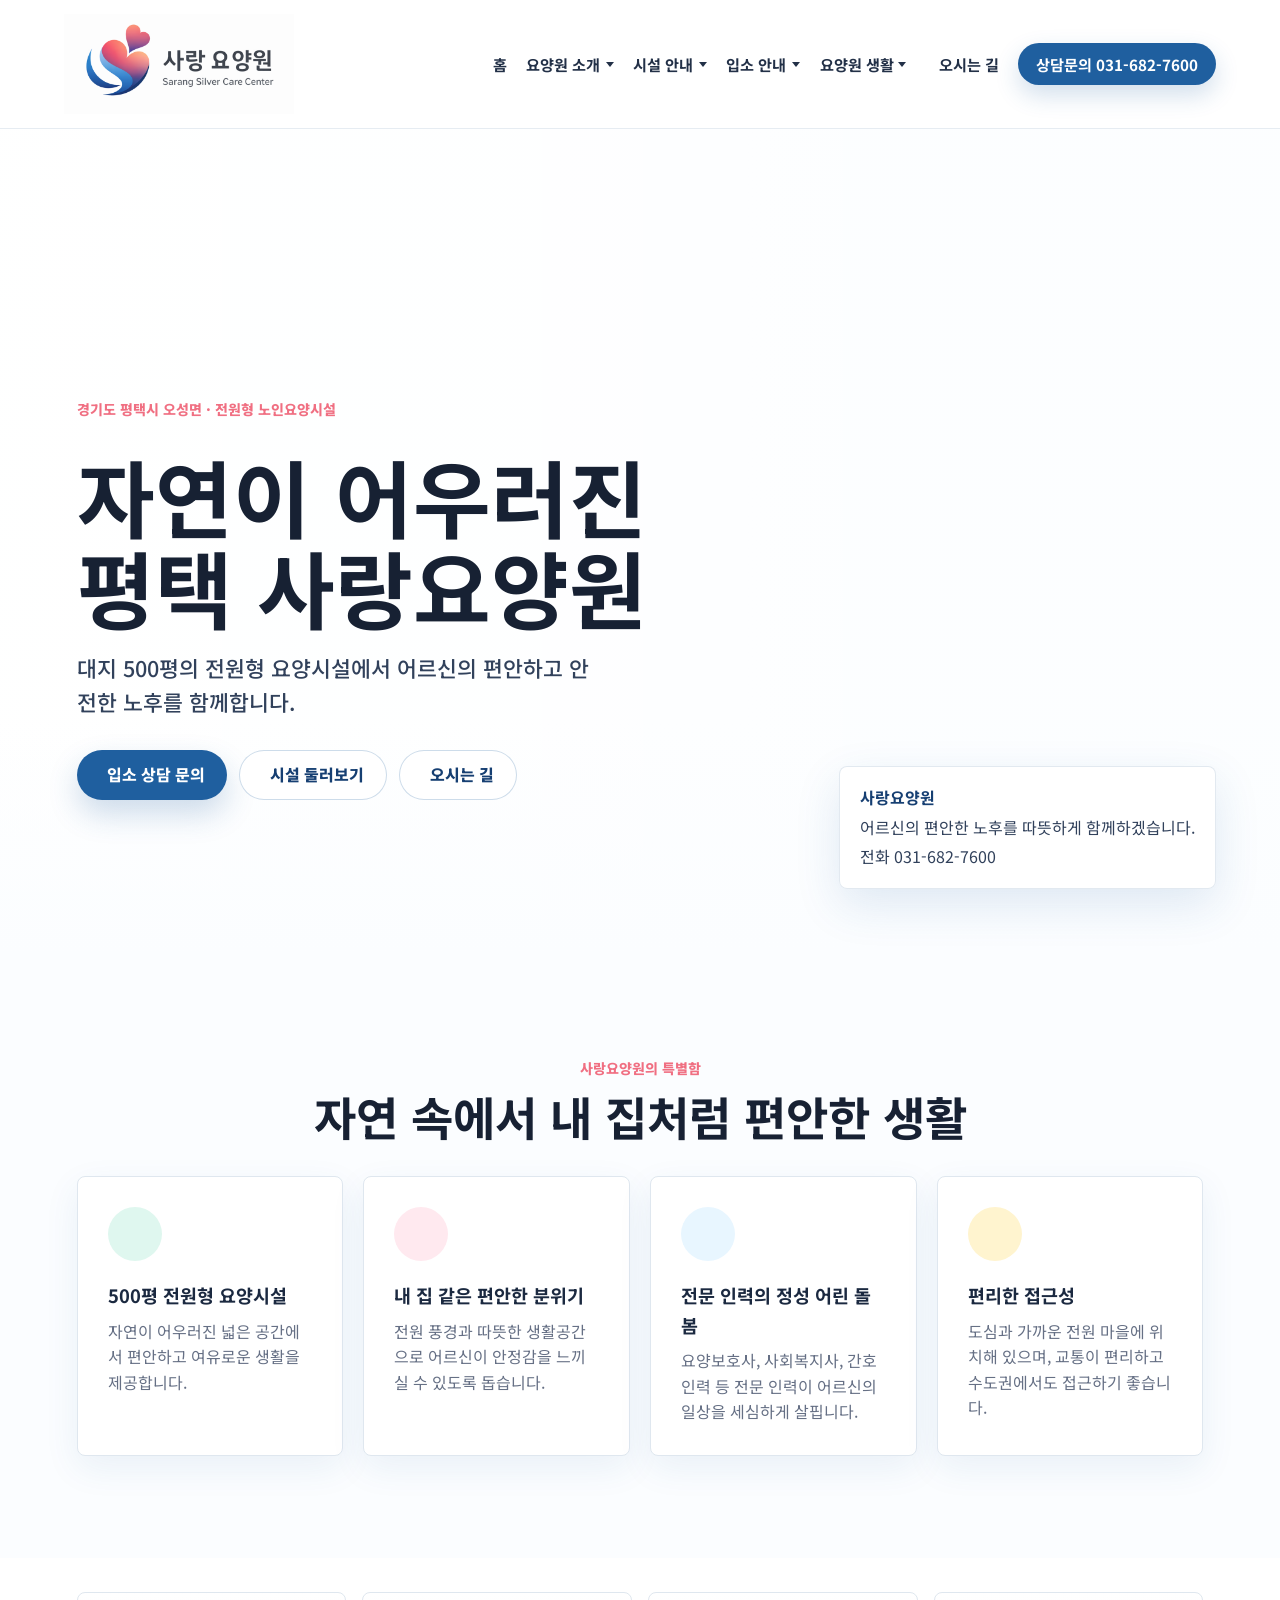
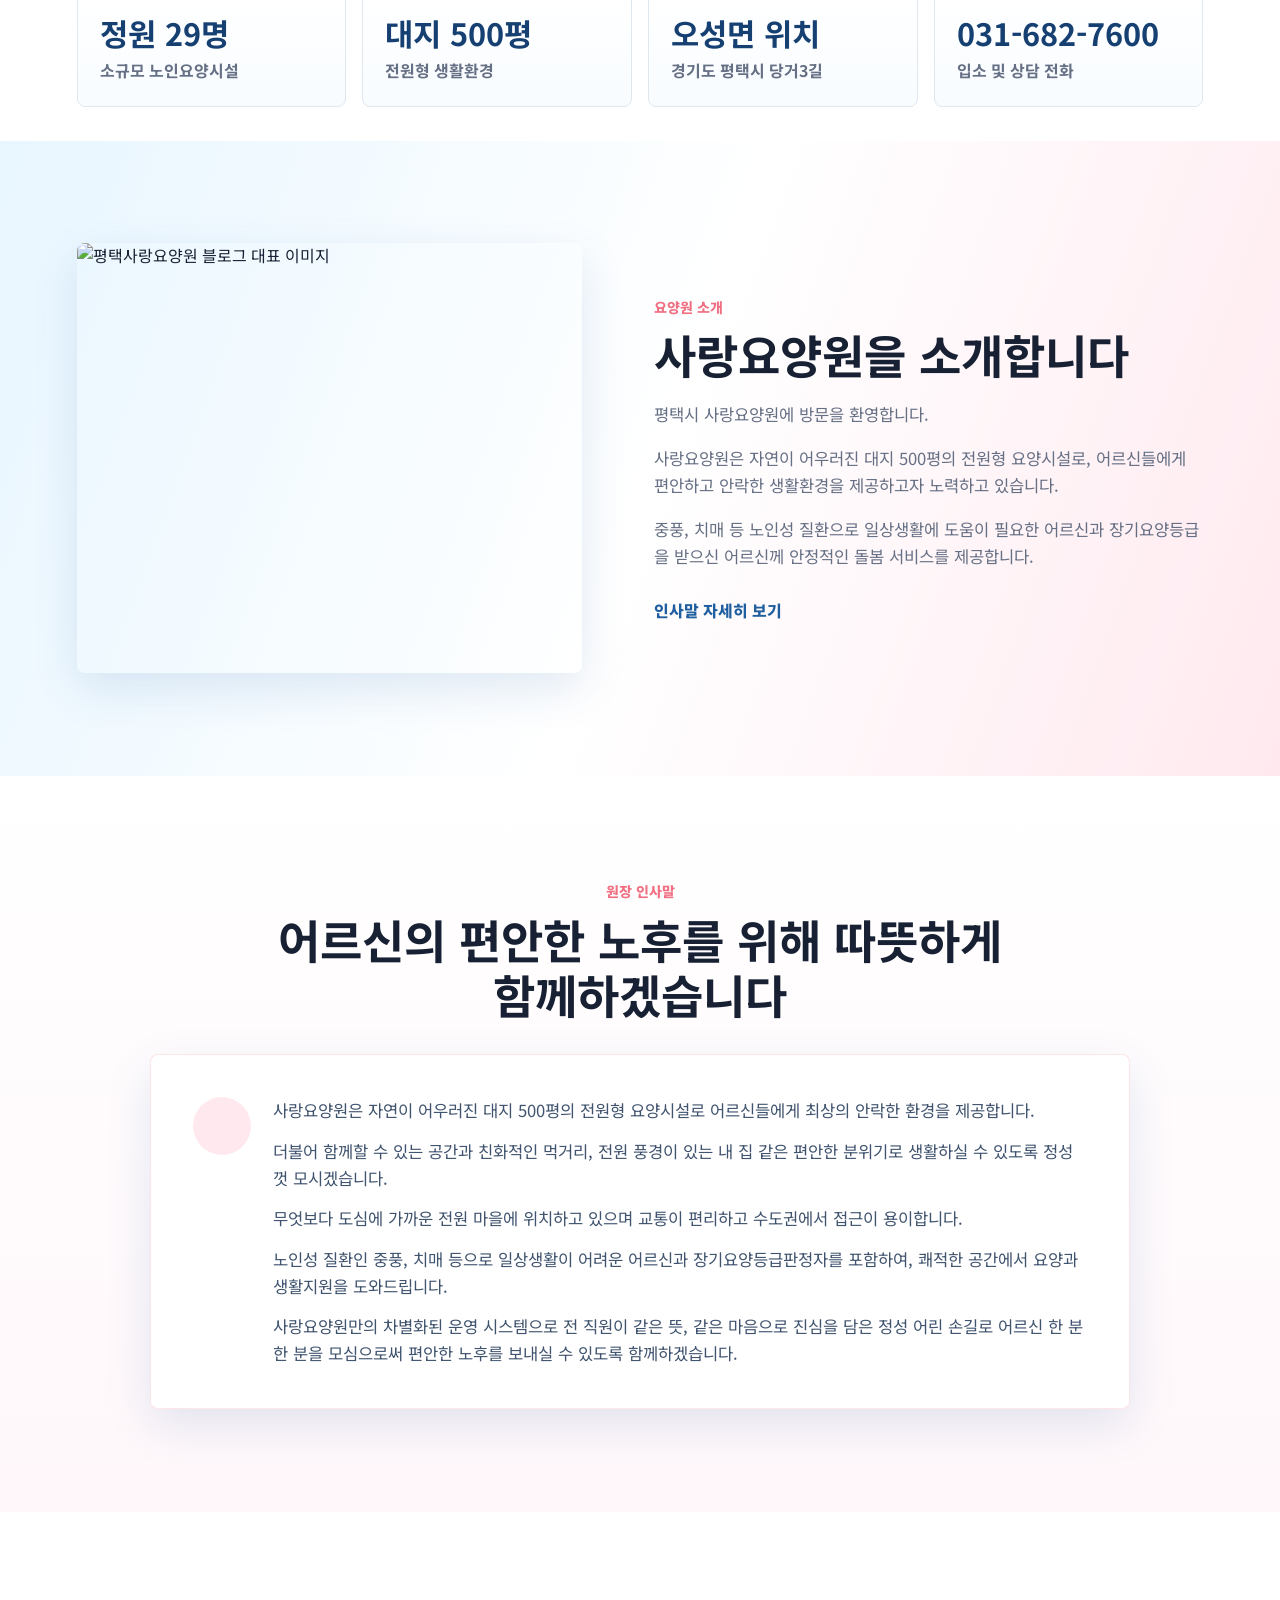
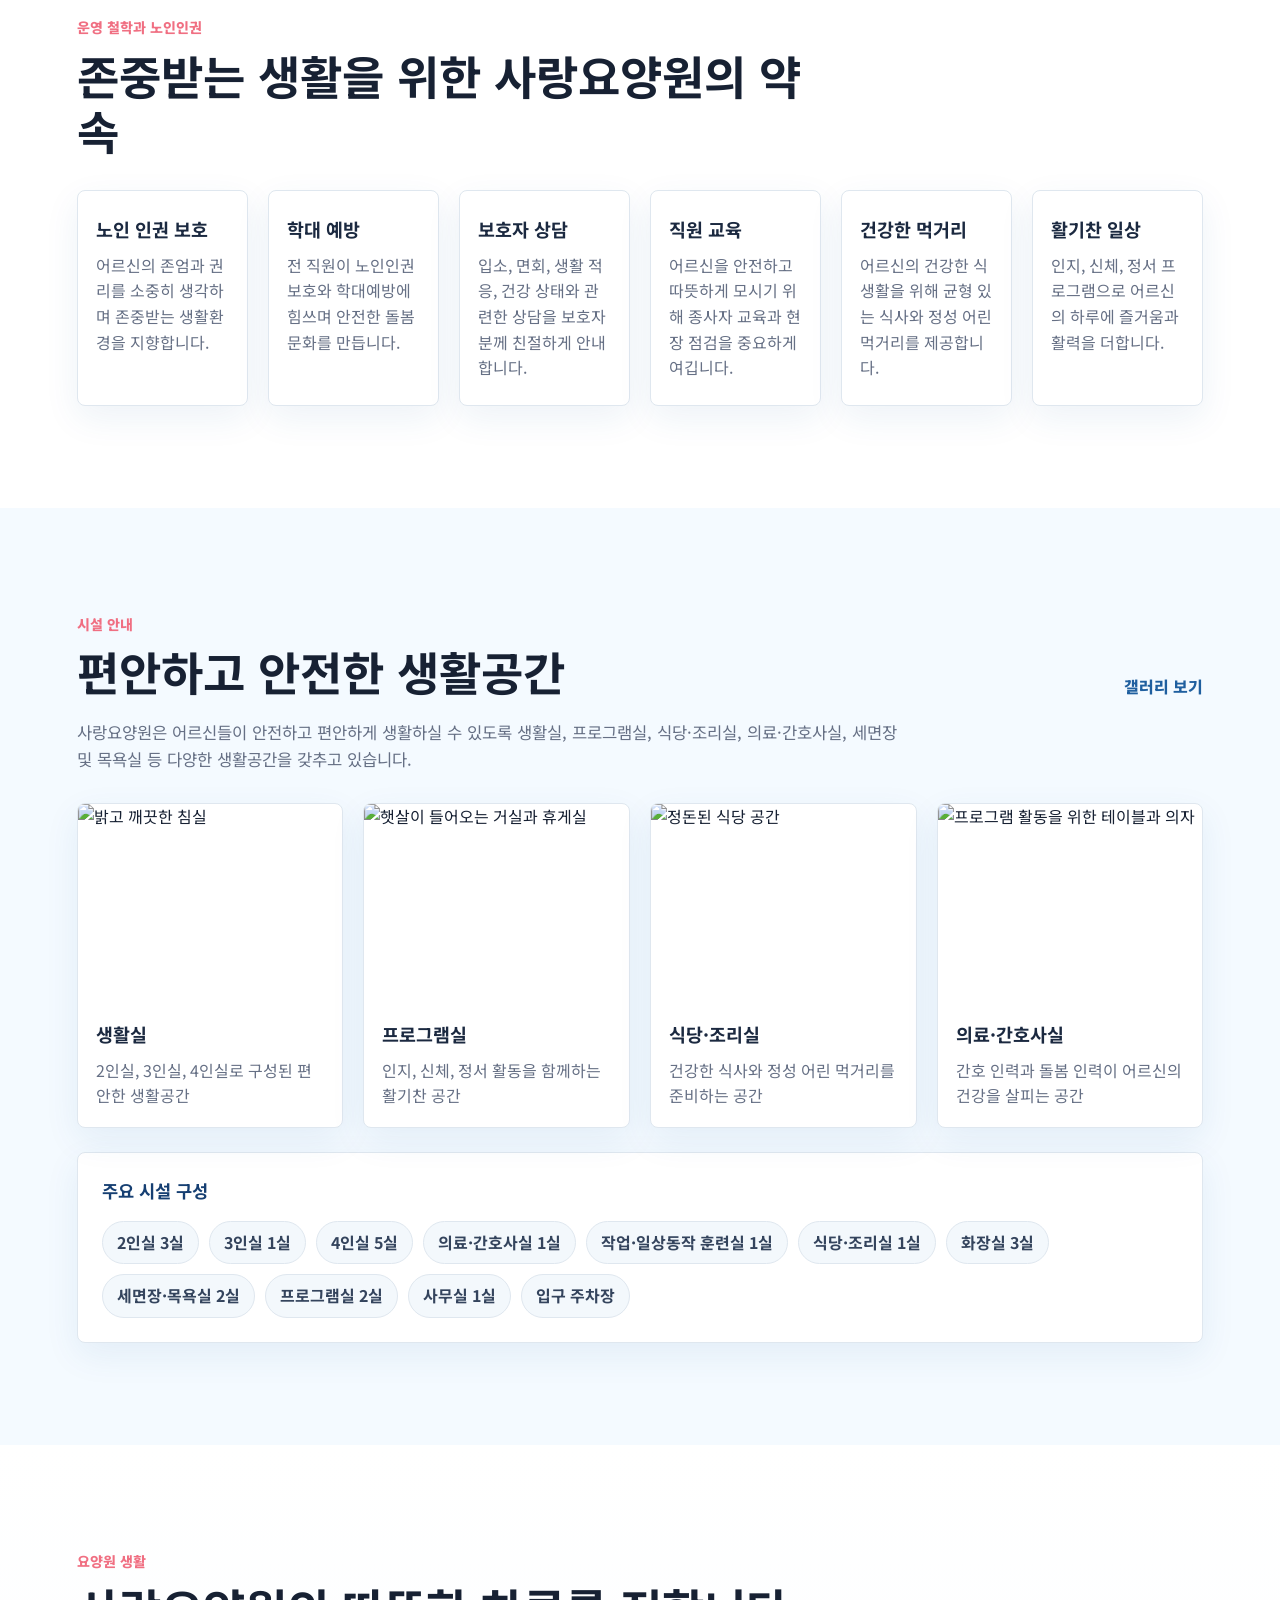
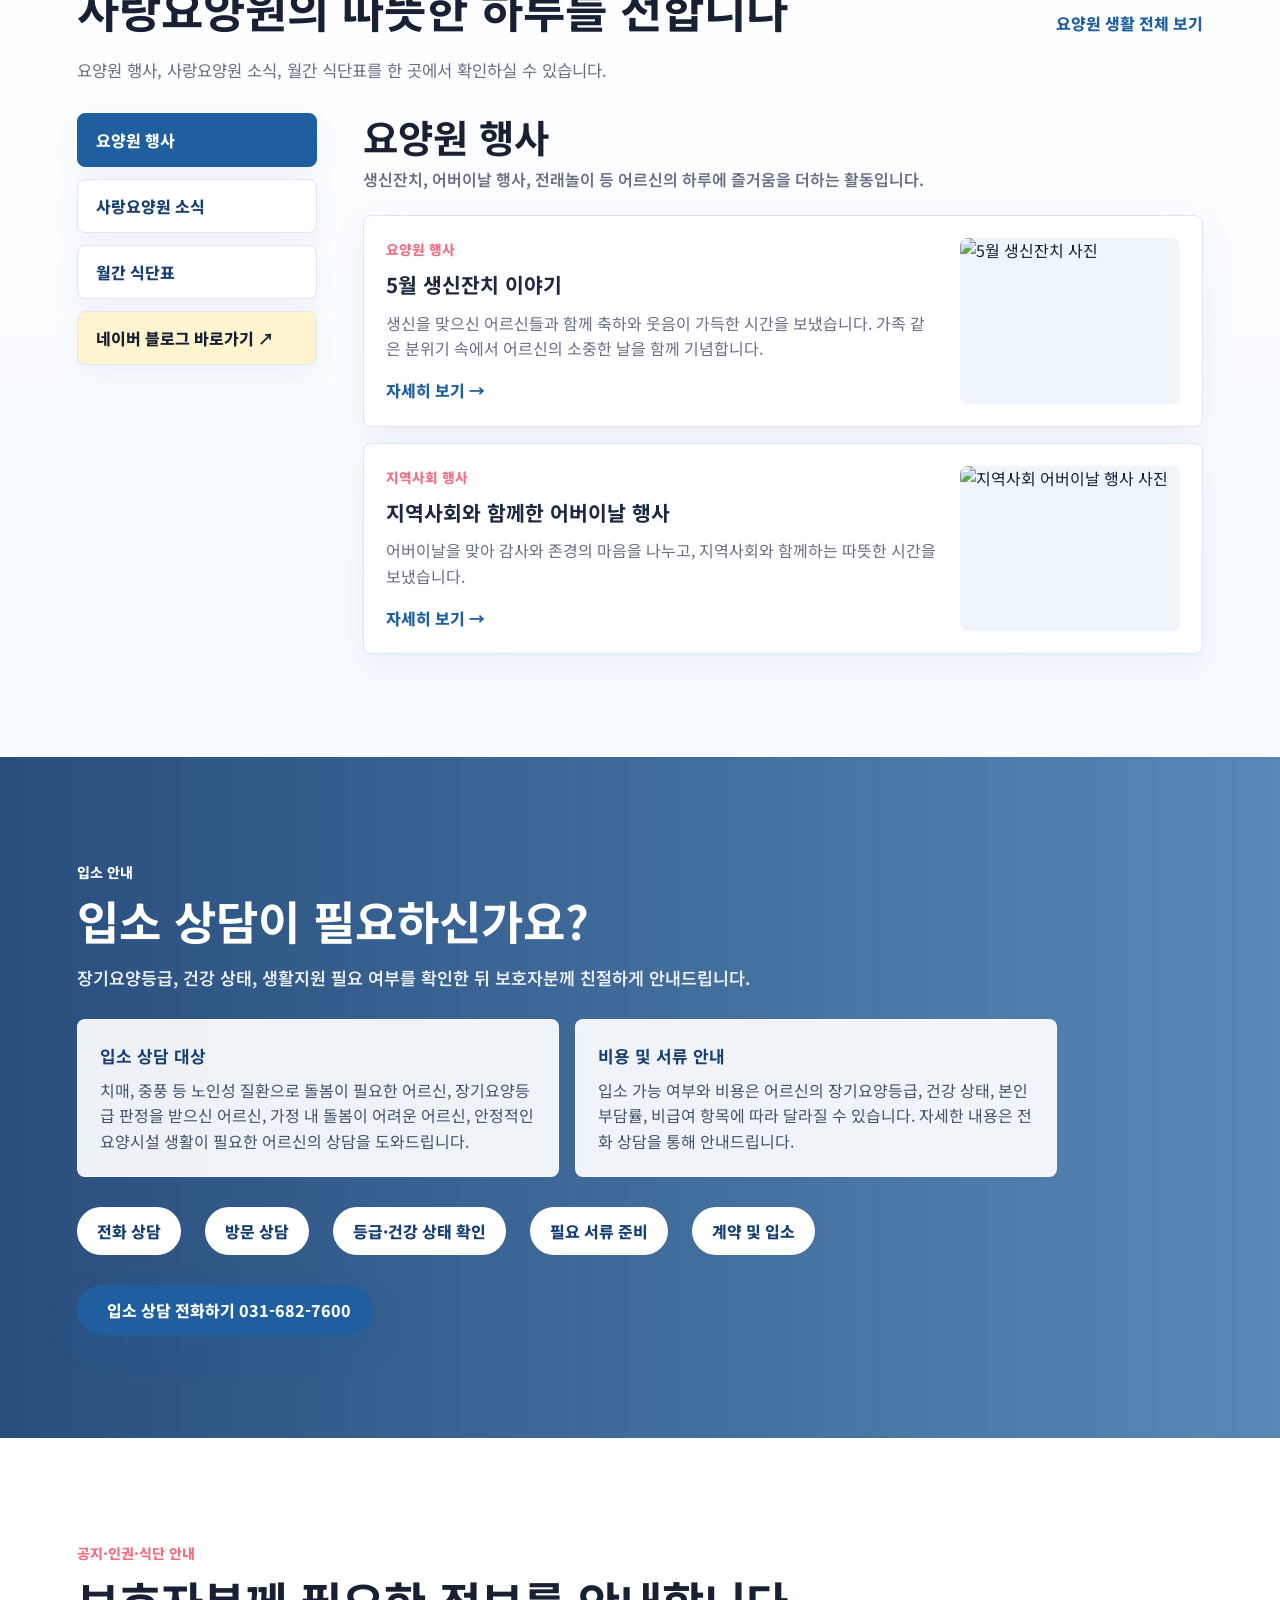
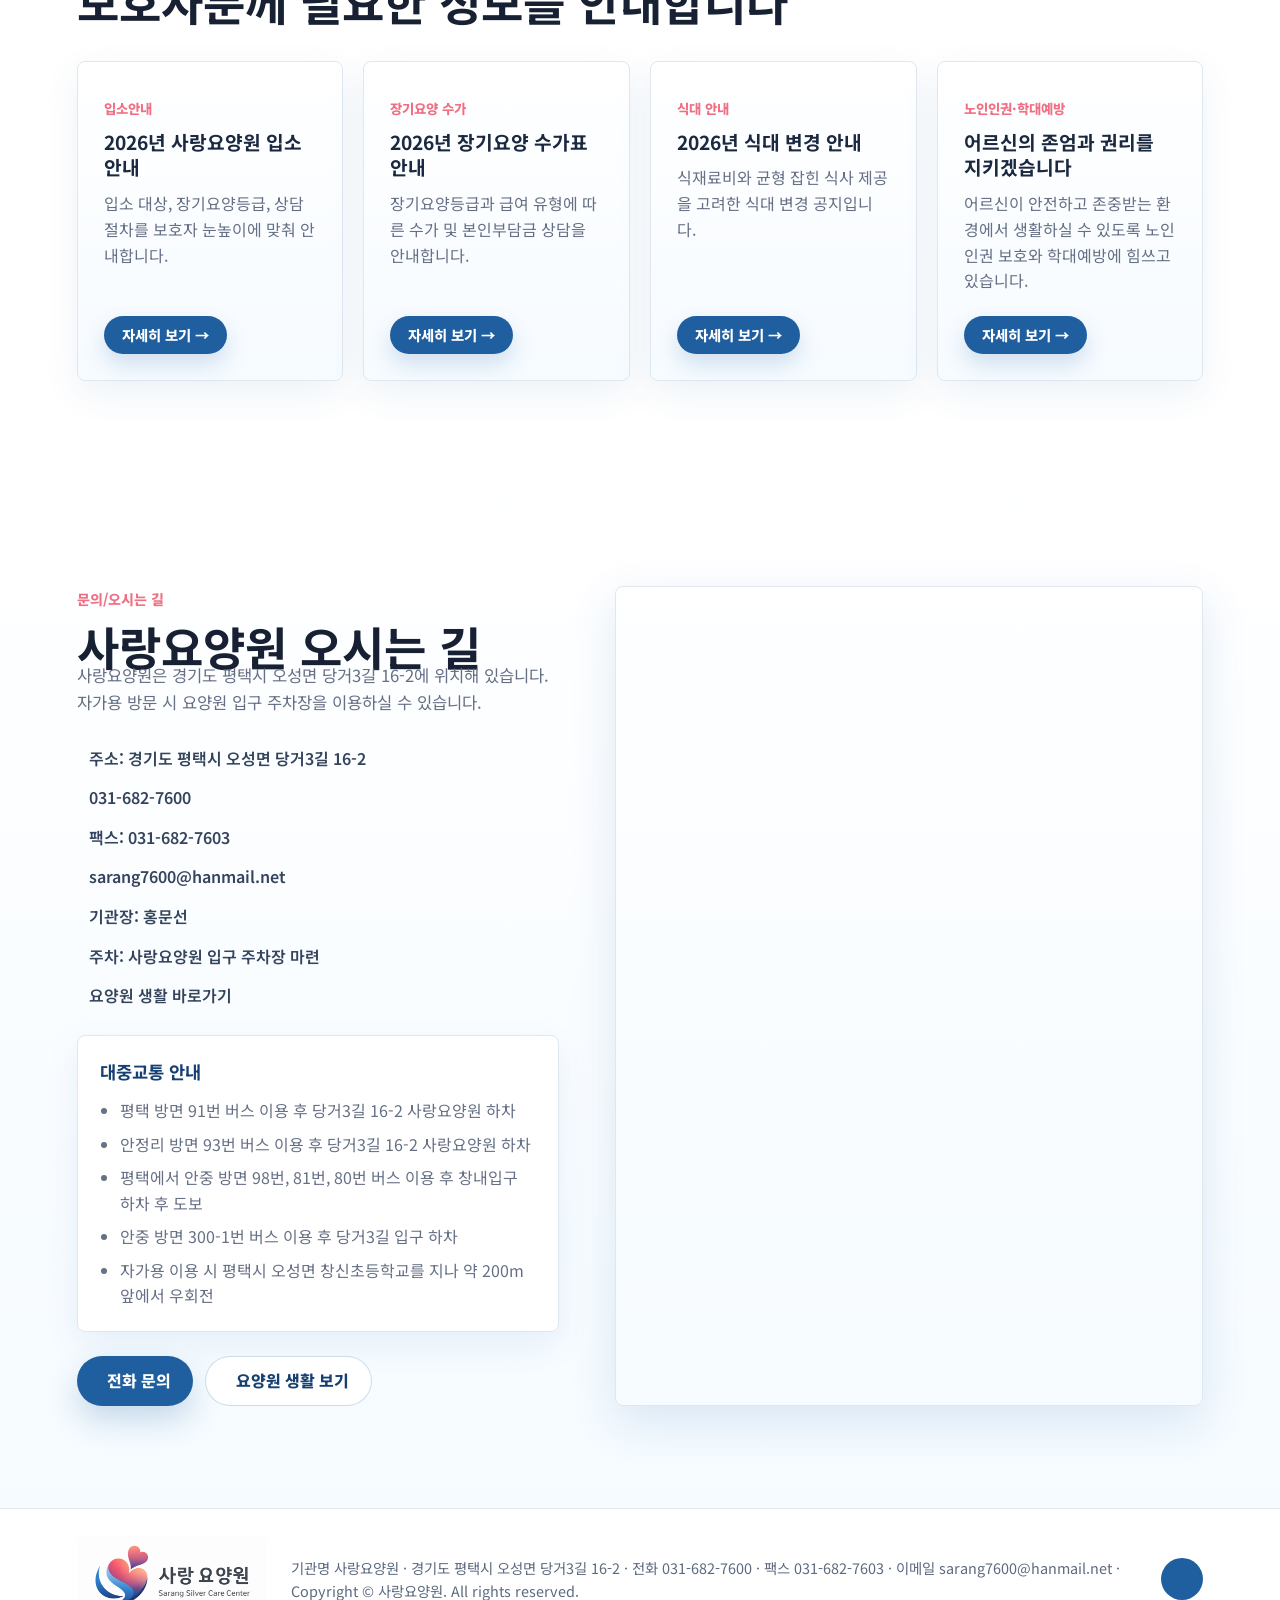
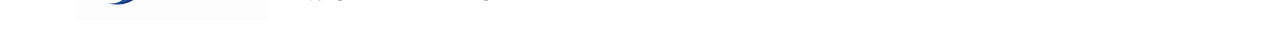
==== commit 45df938a: "Merge Cursor content branch # Conflicts: #	index.html #	styles.css" ====
--- a/index.html
+++ b/index.html
@@ -3,16 +3,19 @@
 <head>
   <meta charset="UTF-8">
   <meta name="viewport" content="width=device-width, initial-scale=1.0">
-  <meta name="description" content="경기도 평택시 오성면에 위치한 평택 사랑요양원 홈페이지입니다. 입소 상담, 장기요양 안내, 식단표, 행사 소식을 확인하세요.">
-  <title>평택 사랑요양원 | 따뜻한 돌봄과 안전한 생활</title>
+  <meta http-equiv="Cache-Control" content="no-cache, no-store, must-revalidate">
+  <meta http-equiv="Pragma" content="no-cache">
+  <meta http-equiv="Expires" content="0">
+  <meta name="description" content="경기도 평택시 오성면 당거3길 16-2에 위치한 평택 사랑요양원입니다. 정원 29명의 전원형 노인요양시설 입소 상담, 시설 안내, 프로그램과 식단표, 오시는 길을 확인하세요.">
+  <title>평택 사랑요양원 | 평택시 오성면 노인요양시설</title>
   <link rel="icon" href="assets/sarang-logo-transparent.png">
   <link rel="preconnect" href="https://images.unsplash.com">
   <link rel="preconnect" href="https://fonts.googleapis.com">
   <link rel="preconnect" href="https://fonts.gstatic.com" crossorigin>
   <link href="https://fonts.googleapis.com/css2?family=Noto+Sans+KR:wght@400;500;700;800&display=swap" rel="stylesheet">
-  <link rel="stylesheet" href="styles.css">
+  <link rel="stylesheet" href="styles.css?v=home-life-tabs-20260611">
   <script src="https://unpkg.com/lucide@latest/dist/umd/lucide.min.js" defer></script>
-  <script src="script.js" defer></script>
+  <script src="script.js?v=home-life-tabs-20260611" defer></script>
 </head>
 <body>
   <header class="site-header" id="top">
@@ -26,13 +29,45 @@
 
     <nav class="primary-nav" id="primary-menu" aria-label="주요 메뉴">
       <a href="#home">홈</a>
-      <a href="#about">요양원 소개</a>
-      <a href="#facility">시설 안내</a>
-      <a href="#service">서비스</a>
-      <a href="#admission">입소 안내</a>
-      <a href="#gallery">갤러리</a>
+      <div class="nav-dropdown">
+        <button class="nav-dropdown-toggle" type="button" aria-expanded="false">요양원 소개</button>
+        <div class="nav-dropdown-menu" hidden>
+          <a href="#about">인사말</a>
+          <a href="#greeting">원장 인사말</a>
+          <a href="#rights">운영 철학</a>
+          <a href="pages/elder-rights.html">노인인권·학대예방</a>
+        </div>
+      </div>
+      <div class="nav-dropdown">
+        <button class="nav-dropdown-toggle" type="button" aria-expanded="false">시설 안내</button>
+        <div class="nav-dropdown-menu" hidden>
+          <a href="#facility">시설 안내</a>
+          <a href="#facility">생활실</a>
+          <a href="#facility">프로그램실</a>
+          <a href="#facility">식당·조리실</a>
+        </div>
+      </div>
+      <div class="nav-dropdown">
+        <button class="nav-dropdown-toggle" type="button" aria-expanded="false">입소 안내</button>
+        <div class="nav-dropdown-menu" hidden>
+          <a href="admission-guide.html">입소 안내 전체</a>
+          <a href="#admission">입소 절차</a>
+          <a href="pages/long-term-care-fee.html">장기요양 수가</a>
+          <a href="pages/meal-cost-notice.html">식대 안내</a>
+        </div>
+      </div>
+      <div class="nav-dropdown nav-dropdown-split">
+        <a class="nav-dropdown-main" href="#life">요양원 생활</a>
+        <button class="nav-dropdown-toggle nav-dropdown-arrow" type="button" aria-label="요양원 생활 세부 메뉴 열기" aria-expanded="false"></button>
+        <div class="nav-dropdown-menu" hidden>
+          <a href="#events">요양원 행사</a>
+          <a href="#sarang-news">사랑요양원 소식</a>
+          <a href="#monthly-menu">월간 식단표</a>
+          <a href="https://blog.naver.com/moonsun8219" target="_blank" rel="noopener">네이버 블로그 바로가기 ↗</a>
+        </div>
+      </div>
       <a href="#contact">오시는 길</a>
-      <a class="nav-cta" href="#contact">입소 상담 문의</a>
+      <a class="nav-cta" href="tel:0316827600">상담문의 031-682-7600</a>
     </nav>
   </header>
 
@@ -40,23 +75,27 @@
     <section class="hero" id="home" aria-label="사랑요양원 첫 화면">
       <div class="hero-overlay"></div>
       <div class="hero-content">
-        <p class="eyebrow">경기도 평택시 오성면 · 입소 상담 가능</p>
-        <h1>가족의 마음으로<br>어르신을 모시는<br>사랑요양원</h1>
-        <p class="hero-copy">사랑이 넘치고 행복 가득한 요양원에서 어르신의 편안하고 안정적인 노후를 함께합니다.</p>
+        <p class="eyebrow">경기도 평택시 오성면 · 전원형 노인요양시설</p>
+        <h1>자연이 어우러진<br>평택 사랑요양원</h1>
+        <p class="hero-copy">대지 500평의 전원형 요양시설에서 어르신의 편안하고 안전한 노후를 함께합니다.</p>
         <div class="hero-actions">
           <a class="button button-primary" href="#contact">
             <i data-lucide="phone-call"></i>
-            입소 상담하기
+            입소 상담 문의
           </a>
           <a class="button button-secondary" href="#facility">
             <i data-lucide="image"></i>
             시설 둘러보기
           </a>
+          <a class="button button-secondary" href="#contact">
+            <i data-lucide="map-pin"></i>
+            오시는 길
+          </a>
         </div>
       </div>
       <div class="hero-trust" aria-label="상담 안내">
-        <strong>상담 가능 시간</strong>
-        <span>입소 및 상담 문의</span>
+        <strong>사랑요양원</strong>
+        <span>어르신의 편안한 노후를 따뜻하게 함께하겠습니다.</span>
         <span>전화 031-682-7600</span>
       </div>
     </section>
@@ -64,39 +103,44 @@
     <section class="section highlights" aria-labelledby="highlights-title">
       <div class="section-heading centered">
         <span class="section-kicker">사랑요양원의 특별함</span>
-        <h2 id="highlights-title">믿고 맡길 수 있는 세심한 돌봄</h2>
+        <h2 id="highlights-title">자연 속에서 내 집처럼 편안한 생활</h2>
       </div>
       <div class="highlight-grid">
         <article class="feature-card">
-          <span class="icon-badge pink"><i data-lucide="heart-handshake"></i></span>
-          <h3>가족 같은 돌봄</h3>
-          <p>어르신 한 분 한 분을 가족처럼 생각하며 따뜻한 생활을 돕습니다.</p>
+          <span class="icon-badge green"><i data-lucide="trees"></i></span>
+          <h3>500평 전원형 요양시설</h3>
+          <p>자연이 어우러진 넓은 공간에서 편안하고 여유로운 생활을 제공합니다.</p>
         </article>
         <article class="feature-card">
-          <span class="icon-badge blue"><i data-lucide="shield-check"></i></span>
-          <h3>건강과 안전 관리</h3>
-          <p>건강검진, 결핵검사 등 정기적인 건강 확인으로 안전한 환경을 지향합니다.</p>
+          <span class="icon-badge pink"><i data-lucide="home"></i></span>
+          <h3>내 집 같은 편안한 분위기</h3>
+          <p>전원 풍경과 따뜻한 생활공간으로 어르신이 안정감을 느끼실 수 있도록 돕습니다.</p>
         </article>
         <article class="feature-card">
-          <span class="icon-badge green"><i data-lucide="sparkles"></i></span>
-          <h3>활기찬 일상</h3>
-          <p>생신잔치, 어버이날 행사, 김장 프로그램 등 따뜻한 추억을 만들어갑니다.</p>
+          <span class="icon-badge blue"><i data-lucide="heart-handshake"></i></span>
+          <h3>전문 인력의 정성 어린 돌봄</h3>
+          <p>요양보호사, 사회복지사, 간호 인력 등 전문 인력이 어르신의 일상을 세심하게 살핍니다.</p>
+        </article>
+        <article class="feature-card">
+          <span class="icon-badge yellow"><i data-lucide="route"></i></span>
+          <h3>편리한 접근성</h3>
+          <p>도심과 가까운 전원 마을에 위치해 있으며, 교통이 편리하고 수도권에서도 접근하기 좋습니다.</p>
         </article>
       </div>
     </section>
 
     <section class="section info-strip" aria-label="블로그 공개 정보 요약">
       <article>
-        <strong>평택사랑요양원</strong>
-        <span>네이버 블로그 운영명</span>
+        <strong>정원 29명</strong>
+        <span>소규모 노인요양시설</span>
       </article>
       <article>
-        <strong>179개</strong>
-        <span>공개 게시글 기준 운영 소식</span>
+        <strong>대지 500평</strong>
+        <span>전원형 생활환경</span>
       </article>
       <article>
-        <strong>19명</strong>
-        <span>블로그 이웃</span>
+        <strong>오성면 위치</strong>
+        <span>경기도 평택시 당거3길</span>
       </article>
       <article>
         <strong>031-682-7600</strong>
@@ -110,52 +154,71 @@
       </div>
       <div class="about-copy">
         <span class="section-kicker">요양원 소개</span>
-        <h2 id="about-title">하루하루가 따뜻하고 안전하도록 함께합니다</h2>
-        <p>평택 사랑요양원은 경기도 평택시 오성면 당거3길 16-2에 위치한 노인요양시설입니다.</p>
-        <p>블로그를 통해 식단표, 입소 안내, 건강관리, 생신잔치와 지역사회 행사 등 어르신들의 일상을 꾸준히 공유하고 있습니다.</p>
-        <p>보호자분들이 궁금해하시는 입소 절차와 장기요양 관련 안내도 상담을 통해 함께 도와드립니다.</p>
-        <a class="text-link" href="#service">
-          요양원 소개 보기
+        <h2 id="about-title">사랑요양원을 소개합니다</h2>
+        <p>평택시 사랑요양원에 방문을 환영합니다.</p>
+        <p>사랑요양원은 자연이 어우러진 대지 500평의 전원형 요양시설로, 어르신들에게 편안하고 안락한 생활환경을 제공하고자 노력하고 있습니다.</p>
+        <p>중풍, 치매 등 노인성 질환으로 일상생활에 도움이 필요한 어르신과 장기요양등급을 받으신 어르신께 안정적인 돌봄 서비스를 제공합니다.</p>
+        <a class="text-link" href="#greeting">
+          인사말 자세히 보기
           <i data-lucide="arrow-right"></i>
         </a>
       </div>
     </section>
 
-    <section class="section service-section" id="service" aria-labelledby="service-title">
+    <section class="section greeting-section" id="greeting" aria-labelledby="greeting-title">
+      <div class="section-heading centered">
+        <span class="section-kicker">원장 인사말</span>
+        <h2 id="greeting-title">어르신의 편안한 노후를 위해 따뜻하게 함께하겠습니다</h2>
+      </div>
+      <article class="greeting-card">
+        <div class="greeting-icon" aria-hidden="true">
+          <i data-lucide="heart-handshake"></i>
+        </div>
+        <div class="greeting-copy">
+          <p>사랑요양원은 자연이 어우러진 대지 500평의 전원형 요양시설로 어르신들에게 최상의 안락한 환경을 제공합니다.</p>
+          <p>더불어 함께할 수 있는 공간과 친화적인 먹거리, 전원 풍경이 있는 내 집 같은 편안한 분위기로 생활하실 수 있도록 정성껏 모시겠습니다.</p>
+          <p>무엇보다 도심에 가까운 전원 마을에 위치하고 있으며 교통이 편리하고 수도권에서 접근이 용이합니다.</p>
+          <p>노인성 질환인 중풍, 치매 등으로 일상생활이 어려운 어르신과 장기요양등급판정자를 포함하여, 쾌적한 공간에서 요양과 생활지원을 도와드립니다.</p>
+          <p>사랑요양원만의 차별화된 운영 시스템으로 전 직원이 같은 뜻, 같은 마음으로 진심을 담은 정성 어린 손길로 어르신 한 분 한 분을 모심으로써 편안한 노후를 보내실 수 있도록 함께하겠습니다.</p>
+        </div>
+      </article>
+    </section>
+
+    <section class="section service-section" id="rights" aria-labelledby="service-title">
       <div class="section-heading">
-        <span class="section-kicker">서비스 안내</span>
-        <h2 id="service-title">블로그에서 확인한 주요 케어</h2>
+        <span class="section-kicker">운영 철학과 노인인권</span>
+        <h2 id="service-title">존중받는 생활을 위한 사랑요양원의 약속</h2>
       </div>
       <div class="service-grid">
         <article class="service-item">
-          <i data-lucide="clock-3"></i>
-          <h3>장기요양 서비스</h3>
-          <p>장기요양등급 어르신의 일상생활과 보호를 지원합니다.</p>
+          <i data-lucide="shield-check"></i>
+          <h3>노인 인권 보호</h3>
+          <p>어르신의 존엄과 권리를 소중히 생각하며 존중받는 생활환경을 지향합니다.</p>
+        </article>
+        <article class="service-item">
+          <i data-lucide="heart-handshake"></i>
+          <h3>학대 예방</h3>
+          <p>전 직원이 노인인권 보호와 학대예방에 힘쓰며 안전한 돌봄 문화를 만듭니다.</p>
+        </article>
+        <article class="service-item">
+          <i data-lucide="users"></i>
+          <h3>보호자 상담</h3>
+          <p>입소, 면회, 생활 적응, 건강 상태와 관련한 상담을 보호자분께 친절하게 안내합니다.</p>
+        </article>
+        <article class="service-item">
+          <i data-lucide="book-open-check"></i>
+          <h3>직원 교육</h3>
+          <p>어르신을 안전하고 따뜻하게 모시기 위해 종사자 교육과 현장 점검을 중요하게 여깁니다.</p>
         </article>
         <article class="service-item">
           <i data-lucide="utensils"></i>
-          <h3>식사 및 영양 관리</h3>
-          <p>월별 식단표를 공개하며 균형 잡힌 식사를 안내합니다.</p>
+          <h3>건강한 먹거리</h3>
+          <p>어르신의 건강한 식생활을 위해 균형 있는 식사와 정성 어린 먹거리를 제공합니다.</p>
         </article>
         <article class="service-item">
-          <i data-lucide="stethoscope"></i>
-          <h3>건강 및 투약 관리</h3>
-          <p>결핵검사 등 정기적인 건강 확인으로 안전을 살핍니다.</p>
-        </article>
-        <article class="service-item">
-          <i data-lucide="brain"></i>
-          <h3>인지 프로그램</h3>
-          <p>김장 등 감각 자극과 사회적 교류 활동을 운영합니다.</p>
-        </article>
-        <article class="service-item">
-          <i data-lucide="music-2"></i>
-          <h3>월별 행사</h3>
-          <p>생신잔치와 어버이날 행사로 즐거운 시간을 만듭니다.</p>
-        </article>
-        <article class="service-item">
-          <i data-lucide="messages-square"></i>
-          <h3>보호자 안내</h3>
-          <p>입소, 식대, 장기요양 수가 관련 상담을 안내합니다.</p>
+          <i data-lucide="sparkles"></i>
+          <h3>활기찬 일상</h3>
+          <p>인지, 신체, 정서 프로그램으로 어르신의 하루에 즐거움과 활력을 더합니다.</p>
         </article>
       </div>
     </section>
@@ -163,96 +226,230 @@
     <section class="section facility-section" id="facility" aria-labelledby="facility-title">
       <div class="section-heading row-heading">
         <div>
-          <span class="section-kicker">시설 미리보기</span>
-          <h2 id="facility-title">편안한 생활을 위한 공간</h2>
+          <span class="section-kicker">시설 안내</span>
+          <h2 id="facility-title">편안하고 안전한 생활공간</h2>
         </div>
         <a class="small-link" href="#gallery">갤러리 보기</a>
       </div>
+      <p class="section-description">사랑요양원은 어르신들이 안전하고 편안하게 생활하실 수 있도록 생활실, 프로그램실, 식당·조리실, 의료·간호사실, 세면장 및 목욕실 등 다양한 생활공간을 갖추고 있습니다.</p>
       <div class="facility-grid" id="gallery">
         <article class="facility-card">
           <img src="https://images.unsplash.com/photo-1631049307264-da0ec9d70304?auto=format&fit=crop&w=900&q=80" alt="밝고 깨끗한 침실">
           <div>
-            <h3>침실</h3>
-            <p>따뜻하고 편안한 개인 맞춤형 침실</p>
+            <h3>생활실</h3>
+            <p>2인실, 3인실, 4인실로 구성된 편안한 생활공간</p>
           </div>
         </article>
         <article class="facility-card">
           <img src="https://images.unsplash.com/photo-1600210492493-0946911123ea?auto=format&fit=crop&w=900&q=80" alt="햇살이 들어오는 거실과 휴게실">
           <div>
-            <h3>거실/휴게실</h3>
-            <p>함께 쉬고 교류하는 여유로운 휴식 공간</p>
+            <h3>프로그램실</h3>
+            <p>인지, 신체, 정서 활동을 함께하는 활기찬 공간</p>
           </div>
         </article>
         <article class="facility-card">
           <img src="https://images.unsplash.com/photo-1555396273-367ea4eb4db5?auto=format&fit=crop&w=900&q=80" alt="정돈된 식당 공간">
           <div>
-            <h3>식당</h3>
-            <p>영양 가득한 식사를 편안히 드시는 공간</p>
+            <h3>식당·조리실</h3>
+            <p>건강한 식사와 정성 어린 먹거리를 준비하는 공간</p>
           </div>
         </article>
         <article class="facility-card">
           <img src="https://images.unsplash.com/photo-1517048676732-d65bc937f952?auto=format&fit=crop&w=900&q=80" alt="프로그램 활동을 위한 테이블과 의자">
           <div>
-            <h3>프로그램실</h3>
-            <p>다양한 활동과 이야기를 즐기는 공간</p>
-          </div>
-        </article>
-      </div>
-    </section>
-
+            <h3>의료·간호사실</h3>
+            <p>간호 인력과 돌봄 인력이 어르신의 건강을 살피는 공간</p>
+          </div>
+        </article>
+      </div>
+      <div class="facility-summary" aria-label="시설 세부 정보">
+        <h3>주요 시설 구성</h3>
+        <ul class="pill-list">
+          <li>2인실 3실</li>
+          <li>3인실 1실</li>
+          <li>4인실 5실</li>
+          <li>의료·간호사실 1실</li>
+          <li>작업·일상동작 훈련실 1실</li>
+          <li>식당·조리실 1실</li>
+          <li>화장실 3실</li>
+          <li>세면장·목욕실 2실</li>
+          <li>프로그램실 2실</li>
+          <li>사무실 1실</li>
+          <li>입구 주차장</li>
+        </ul>
+      </div>
+    </section>
+
+    <section class="section home-life-section" id="life" aria-labelledby="home-life-title">
+      <div class="section-heading row-heading">
+        <div>
+          <span class="section-kicker">요양원 생활</span>
+          <h2 id="home-life-title">사랑요양원의 따뜻한 하루를 전합니다</h2>
+        </div>
+        <a class="small-link" href="life.html">요양원 생활 전체 보기</a>
+      </div>
+      <p class="section-description">요양원 행사, 사랑요양원 소식, 월간 식단표를 한 곳에서 확인하실 수 있습니다.</p>
+    <section class="life-board" aria-label="요양원 생활 정보">
+      <aside class="life-tabs" aria-label="요양원 생활 메뉴">
+        <button class="life-tab is-active" type="button" data-life-tab="events">요양원 행사</button>
+        <button class="life-tab" type="button" data-life-tab="sarang-news">사랑요양원 소식</button>
+        <button class="life-tab" type="button" data-life-tab="monthly-menu">월간 식단표</button>
+        <a class="life-blog-link" href="https://blog.naver.com/moonsun8219" target="_blank" rel="noopener">네이버 블로그 바로가기 ↗</a>
+      </aside>
+
+      <div class="life-panels">
+        <section class="life-panel is-active" id="events" data-life-panel="events" aria-labelledby="events-title">
+          <div class="life-panel-heading">
+            <h2 id="events-title">요양원 행사</h2>
+            <p>생신잔치, 어버이날 행사, 전래놀이 등 어르신의 하루에 즐거움을 더하는 활동입니다.</p>
+          </div>
+          <article class="life-item">
+            <div class="life-item-copy">
+              <span>요양원 행사</span>
+              <h3>5월 생신잔치 이야기</h3>
+              <p>생신을 맞으신 어르신들과 함께 축하와 웃음이 가득한 시간을 보냈습니다. 가족 같은 분위기 속에서 어르신의 소중한 날을 함께 기념합니다.</p>
+              <a href="pages/may-birthday-party.html">자세히 보기 →</a>
+            </div>
+            <img src="https://blogthumb.pstatic.net/MjAyNjA1MjdfMzEg/MDAxNzc5ODY4Njk1MDc3.3QEGuh2uuOjtJD67tnrjppfP3t3Wr2KlX1rUaZ9j7SIg.XnVIJH0wOMgZ1jRdk3EpZNpRnWemZ0YiUUuA3yZ_WIcg.JPEG/KakaoTalk_20260527_141701647_06.jpg?type=s3" alt="5월 생신잔치 사진">
+          </article>
+          <article class="life-item">
+            <div class="life-item-copy">
+              <span>지역사회 행사</span>
+              <h3>지역사회와 함께한 어버이날 행사</h3>
+              <p>어버이날을 맞아 감사와 존경의 마음을 나누고, 지역사회와 함께하는 따뜻한 시간을 보냈습니다.</p>
+              <a href="pages/parents-day-event.html">자세히 보기 →</a>
+            </div>
+            <img src="https://blogthumb.pstatic.net/MjAyNjA1MTJfNjkg/MDAxNzc4NTczMDczOTM4.eODvh4om0ZLe5npwn8tDW5iPZ1WvDOifAvpskyVBsfkg.FYE3S2-Zm02r_jZEFFkzGggCPxTyAyIF4_31SYB-ZzQg.PNG/KakaoTalk_20260512_143022692.png?type=s3" alt="지역사회 어버이날 행사 사진">
+          </article>
+        </section>
+
+        <section class="life-panel" id="sarang-news" data-life-panel="sarang-news" aria-labelledby="sarang-news-title">
+          <div class="life-panel-heading">
+            <h2 id="sarang-news-title">사랑요양원 소식</h2>
+            <p>건강관리, 사회참여 지원, 수상 소식 등 보호자분께 전하는 요양원 이야기입니다.</p>
+          </div>
+          <article class="life-item">
+            <div class="life-item-copy">
+              <span>사회참여 지원</span>
+              <h3>어르신 거소투표 진행</h3>
+              <p>어르신의 소중한 권리 행사를 돕기 위해 요양원 내 투표를 지원했습니다. 존중받는 생활을 위한 사랑요양원의 실천입니다.</p>
+              <a href="pages/resident-voting.html">자세히 보기 →</a>
+            </div>
+            <img src="https://blogthumb.pstatic.net/MjAyNjA1MzFfMTYx/MDAxNzgwMTkzMDk3OTM3.ZuaAk28zj1TL5EAd3Pke8LpmPto8qkGXuQx7mr-j7SUg.yxVpsiiQL37sga_oOU9mPirFXv_jRJrVL-AUy7IaRkUg.JPEG/KakaoTalk_20260528_171336372.jpg?type=s3" alt="거소투표 진행 사진">
+          </article>
+          <article class="life-item">
+            <div class="life-item-copy">
+              <span>건강관리</span>
+              <h3>어르신 결핵검사 진행</h3>
+              <p>정기적인 건강 확인과 안전한 생활 환경을 위해 결핵검사를 진행했습니다. 간호 인력과 돌봄 인력이 어르신의 일상을 세심히 살핍니다.</p>
+              <a href="pages/tuberculosis-check.html">자세히 보기 →</a>
+            </div>
+            <img src="https://blogthumb.pstatic.net/MjAyNjA1MTJfMTEw/MDAxNzc4NTczODIwNTMx.DlYohGC7vHmmmzEGvJCxY1uNb5b2UlkMOUZ_ebTTU40g.LpK6Tok5_eSFhWkc3JENXHg7aI6-UOikZMoUo-5-8nkg.JPEG/KakaoTalk_20260512_171140849_02.jpg?type=s3" alt="결핵검사 진행 사진">
+          </article>
+          <article class="life-item">
+            <div class="life-item-copy">
+              <span>수상 소식</span>
+              <h3>장기요양 수기공모전 우수상 수상</h3>
+              <p>돌봄 현장의 진정성과 어르신을 향한 마음을 인정받은 소식을 전했습니다.</p>
+              <a href="pages/care-award.html">자세히 보기 →</a>
+            </div>
+            <img src="https://blogthumb.pstatic.net/MjAyNTEyMDFfMTYw/MDAxNzY0NTU1OTYwNzE5.34wtoVj7JKP5KQy2v8szQF_D2FKdfhPoeYDh9OEJIGAg.Mfb8VqKirSOhgo4sAzFsn5jN6u9AZa-R2fEPWhsDabcg.JPEG/KakaoTalk_20251201_110337763.jpg?type=s3" alt="장기요양 수기공모전 수상 사진">
+          </article>
+        </section>
+
+        <section class="life-panel" id="monthly-menu" data-life-panel="monthly-menu" aria-labelledby="monthly-menu-title">
+          <div class="life-panel-heading">
+            <h2 id="monthly-menu-title">월간 식단표</h2>
+            <p>어르신의 건강한 생활을 위해 월별 식단표와 식사 안내를 전합니다.</p>
+          </div>
+          <article class="life-item">
+            <div class="life-item-copy">
+              <span>식단표</span>
+              <h3>6월 식단표</h3>
+              <p>매월 식단표를 통해 조식, 중식, 석식, 간식과 특식 정보를 보호자분께 안내합니다.</p>
+              <a href="pages/june-menu.html">자세히 보기 →</a>
+            </div>
+            <img src="https://blogthumb.pstatic.net/MjAyNjA1MzFfMTE1/MDAxNzgwMjE0NjM0MTIz.XWl5og_DactPhcXHKmSZQRUwJDf7JT-uebxyVlUdnbAg.-hvzBeVH8dCoYkt2vBJU35tcEoB8J0vRHBTPnlfToIMg.JPEG/%BD%C4%B4%DC%C7%A5%282026%B3%E2_06%BF%F9%29_1.jpg?type=s3" alt="6월 식단표 이미지">
+          </article>
+          <article class="life-item">
+            <div class="life-item-copy">
+              <span>식대 안내</span>
+              <h3>2026년 식대 변경 안내</h3>
+              <p>식재료비와 균형 잡힌 식사 제공을 고려한 식대 변경 공지입니다. 입소 상담 시 비급여 항목도 함께 안내드립니다.</p>
+              <a href="pages/meal-cost-notice.html">자세히 보기 →</a>
+            </div>
+            <img src="https://images.unsplash.com/photo-1555396273-367ea4eb4db5?auto=format&fit=crop&w=700&q=80" alt="정돈된 식당 공간">
+          </article>
+        </section>
+      </div>
+    </section>
+    </section>
     <section class="admission-band" id="admission" aria-labelledby="admission-title">
       <div class="admission-content">
         <span class="section-kicker">입소 안내</span>
-        <h2 id="admission-title">처음 상담부터 입소까지 차분하게 안내합니다</h2>
+        <h2 id="admission-title">입소 상담이 필요하신가요?</h2>
+        <p class="admission-lead">장기요양등급, 건강 상태, 생활지원 필요 여부를 확인한 뒤 보호자분께 친절하게 안내드립니다.</p>
         <div class="admission-details">
           <article>
             <h3>입소 상담 대상</h3>
-            <p>장기요양등급 1~5등급 또는 인지지원등급을 받으신 어르신, 일상생활에 지속적인 돌봄이 필요하신 어르신, 치매·중풍·노인성 질환으로 전문 요양이 필요하신 어르신의 상담이 가능합니다.</p>
+            <p>치매, 중풍 등 노인성 질환으로 돌봄이 필요한 어르신, 장기요양등급 판정을 받으신 어르신, 가정 내 돌봄이 어려운 어르신, 안정적인 요양시설 생활이 필요한 어르신의 상담을 도와드립니다.</p>
           </article>
           <article>
-            <h3>등급이 아직 없다면</h3>
-            <p>장기요양등급 신청과 절차에 대한 상담도 함께 안내합니다. 보호자분의 상황을 들은 뒤 필요한 준비 과정을 차근차근 설명드립니다.</p>
+            <h3>비용 및 서류 안내</h3>
+            <p>입소 가능 여부와 비용은 어르신의 장기요양등급, 건강 상태, 본인부담률, 비급여 항목에 따라 달라질 수 있습니다. 자세한 내용은 전화 상담을 통해 안내드립니다.</p>
           </article>
         </div>
         <div class="step-list" aria-label="입소 절차">
-          <span>상담 문의</span>
+          <span>전화 상담</span>
           <i data-lucide="chevron-right"></i>
           <span>방문 상담</span>
           <i data-lucide="chevron-right"></i>
-          <span>서류 준비</span>
+          <span>등급·건강 상태 확인</span>
           <i data-lucide="chevron-right"></i>
-          <span>입소 결정</span>
-        </div>
-        <a class="button button-primary" href="#contact">
-          <i data-lucide="clipboard-list"></i>
-          입소 절차 자세히 보기
+          <span>필요 서류 준비</span>
+          <i data-lucide="chevron-right"></i>
+          <span>계약 및 입소</span>
+        </div>
+        <a class="button button-primary" href="tel:0316827600">
+          <i data-lucide="phone-call"></i>
+          입소 상담 전화하기 031-682-7600
         </a>
       </div>
     </section>
 
     <section class="section notice-section" aria-labelledby="notice-title">
       <div class="section-heading">
-        <span class="section-kicker">공지와 안내</span>
-        <h2 id="notice-title">입소 전 확인하면 좋은 정보</h2>
+        <span class="section-kicker">공지·인권·식단 안내</span>
+        <h2 id="notice-title">보호자분께 필요한 정보를 안내합니다</h2>
       </div>
       <div class="notice-grid">
-        <a class="notice-card" href="https://blog.naver.com/moonsun8219/224145204485" target="_blank" rel="noopener">
+        <a class="notice-card" href="admission-guide.html">
           <i data-lucide="clipboard-list"></i>
           <span>입소안내</span>
           <strong>2026년 사랑요양원 입소안내</strong>
           <p>입소 대상, 장기요양등급, 상담 절차를 보호자 눈높이에 맞춰 안내합니다.</p>
+          <span class="notice-more">자세히 보기 →</span>
         </a>
-        <a class="notice-card" href="https://blog.naver.com/moonsun8219/224128926655" target="_blank" rel="noopener">
+        <a class="notice-card" href="pages/long-term-care-fee.html">
           <i data-lucide="badge-dollar-sign"></i>
           <span>장기요양 수가</span>
           <strong>2026년 장기요양 수가표 안내</strong>
           <p>장기요양등급과 급여 유형에 따른 수가 및 본인부담금 상담을 안내합니다.</p>
+          <span class="notice-more">자세히 보기 →</span>
         </a>
-        <a class="notice-card" href="https://blog.naver.com/moonsun8219/224145192739" target="_blank" rel="noopener">
+        <a class="notice-card" href="pages/meal-cost-notice.html">
           <i data-lucide="utensils"></i>
           <span>식대 안내</span>
           <strong>2026년 식대 변경 안내</strong>
           <p>식재료비와 균형 잡힌 식사 제공을 고려한 식대 변경 공지입니다.</p>
+          <span class="notice-more">자세히 보기 →</span>
+        </a>
+        <a class="notice-card" href="pages/elder-rights.html">
+          <i data-lucide="shield-check"></i>
+          <span>노인인권·학대예방</span>
+          <strong>어르신의 존엄과 권리를 지키겠습니다</strong>
+          <p>어르신이 안전하고 존중받는 환경에서 생활하실 수 있도록 노인인권 보호와 학대예방에 힘쓰고 있습니다.</p>
+          <span class="notice-more">자세히 보기 →</span>
         </a>
       </div>
     </section>
@@ -260,21 +457,35 @@
     <section class="section contact-section" id="contact" aria-labelledby="contact-title">
       <div class="contact-info">
         <span class="section-kicker">문의/오시는 길</span>
-        <h2 id="contact-title">입소 상담이 필요하시면 편하게 연락 주세요</h2>
+        <h2 id="contact-title">사랑요양원 오시는 길</h2>
+        <p class="section-description">사랑요양원은 경기도 평택시 오성면 당거3길 16-2에 위치해 있습니다. 자가용 방문 시 요양원 입구 주차장을 이용하실 수 있습니다.</p>
         <ul class="contact-list">
-          <li><i data-lucide="map-pin"></i><span>경기도 평택시 오성면 당거3길 16-2</span></li>
+          <li><i data-lucide="map-pin"></i><span>주소: 경기도 평택시 오성면 당거3길 16-2</span></li>
           <li><i data-lucide="phone"></i><a href="tel:0316827600">031-682-7600</a></li>
-          <li><i data-lucide="heart-handshake"></i><span>입소 및 상담 문의</span></li>
-          <li><i data-lucide="book-open"></i><a href="https://blog.naver.com/moonsun8219" target="_blank" rel="noopener">네이버 블로그 바로가기</a></li>
+          <li><i data-lucide="printer"></i><span>팩스: 031-682-7603</span></li>
+          <li><i data-lucide="mail"></i><a href="mailto:sarang7600@hanmail.net">sarang7600@hanmail.net</a></li>
+          <li><i data-lucide="user-round"></i><span>기관장: 홍문선</span></li>
+          <li><i data-lucide="circle-parking"></i><span>주차: 사랑요양원 입구 주차장 마련</span></li>
+          <li><i data-lucide="book-open"></i><a href="life.html">요양원 생활 바로가기</a></li>
         </ul>
+        <div class="transport-box">
+          <h3>대중교통 안내</h3>
+          <ul>
+            <li>평택 방면 91번 버스 이용 후 당거3길 16-2 사랑요양원 하차</li>
+            <li>안정리 방면 93번 버스 이용 후 당거3길 16-2 사랑요양원 하차</li>
+            <li>평택에서 안중 방면 98번, 81번, 80번 버스 이용 후 창내입구 하차 후 도보</li>
+            <li>안중 방면 300-1번 버스 이용 후 당거3길 입구 하차</li>
+            <li>자가용 이용 시 평택시 오성면 창신초등학교를 지나 약 200m 앞에서 우회전</li>
+          </ul>
+        </div>
         <div class="contact-actions">
           <a class="button button-primary" href="tel:0316827600">
             <i data-lucide="phone-call"></i>
             전화 문의
           </a>
-          <a class="button button-kakao" href="#" aria-label="카카오톡 상담 준비 중">
-            <i data-lucide="message-circle"></i>
-            카카오톡 문의
+          <a class="button button-secondary" href="life.html">
+            <i data-lucide="book-open"></i>
+            요양원 생활 보기
           </a>
         </div>
       </div>
@@ -291,7 +502,7 @@
     <div class="brand footer-brand">
       <img class="brand-logo" src="assets/sarang-logo-transparent.png" alt="사랑 요양원 Sarang Silver Care Center">
     </div>
-    <p>경기도 평택시 오성면 당거3길 16-2 · 입소 및 상담 031-682-7600 · Copyright © 사랑요양원. All rights reserved.</p>
+    <p>기관명 사랑요양원 · 경기도 평택시 오성면 당거3길 16-2 · 전화 031-682-7600 · 팩스 031-682-7603 · 이메일 sarang7600@hanmail.net · Copyright © 사랑요양원. All rights reserved.</p>
     <a class="back-to-top" href="#top" aria-label="맨 위로 이동">
       <i data-lucide="arrow-up"></i>
     </a>
--- a/styles.css
+++ b/styles.css
@@ -69,18 +69,20 @@
 .primary-nav {
   display: flex;
   align-items: center;
-  gap: clamp(14px, 2vw, 28px);
+  gap: clamp(10px, 1.5vw, 22px);
   color: #223047;
   font-size: 0.95rem;
   font-weight: 700;
 }
 
-.primary-nav a:not(.nav-cta) {
+.primary-nav > a:not(.nav-cta),
+.nav-dropdown-toggle {
   position: relative;
   padding: 8px 0;
 }
 
-.primary-nav a:not(.nav-cta)::after {
+.primary-nav > a:not(.nav-cta)::after,
+.nav-dropdown-toggle::after {
   content: "";
   position: absolute;
   left: 0;
@@ -91,8 +93,120 @@
   transition: width 180ms ease;
 }
 
-.primary-nav a:hover::after {
+.primary-nav > a:hover::after,
+.nav-dropdown:hover .nav-dropdown-toggle::after,
+.nav-dropdown.is-open .nav-dropdown-toggle::after {
   width: 100%;
+}
+
+.nav-dropdown {
+  position: relative;
+}
+
+.nav-dropdown-split {
+  display: inline-flex;
+  align-items: center;
+  gap: 4px;
+}
+
+.nav-dropdown-main {
+  position: relative;
+  padding: 8px 0;
+}
+
+.nav-dropdown-main::after {
+  content: "";
+  position: absolute;
+  left: 0;
+  bottom: 2px;
+  width: 0;
+  height: 2px;
+  background: var(--coral);
+  transition: width 180ms ease;
+}
+
+.nav-dropdown-main:hover::after,
+.nav-dropdown-split.is-open .nav-dropdown-main::after {
+  width: 100%;
+}
+
+.nav-dropdown-toggle {
+  display: inline-flex;
+  align-items: center;
+  gap: 6px;
+  color: inherit;
+  font: inherit;
+  background: transparent;
+  border: 0;
+  cursor: pointer;
+}
+
+.nav-dropdown-arrow {
+  width: 22px;
+  min-width: 22px;
+  height: 28px;
+  padding: 0;
+}
+
+.nav-dropdown-toggle::before {
+  content: "";
+  width: 0;
+  height: 0;
+  border-right: 4px solid transparent;
+  border-left: 4px solid transparent;
+  border-top: 5px solid currentColor;
+  order: 2;
+  transform: translateY(1px);
+  transition: transform 160ms ease;
+}
+
+.nav-dropdown.is-open .nav-dropdown-toggle::before {
+  transform: translateY(1px) rotate(180deg);
+}
+
+.nav-dropdown-menu {
+  position: absolute;
+  top: calc(100% + 12px);
+  left: 50%;
+  z-index: 30;
+  display: none;
+  min-width: 178px;
+  padding: 10px;
+  background: var(--white);
+  border: 1px solid var(--line);
+  border-radius: var(--radius);
+  box-shadow: var(--shadow);
+  transform: translateX(-50%);
+}
+
+.nav-dropdown-menu::before {
+  content: "";
+  position: absolute;
+  left: 0;
+  right: 0;
+  top: -13px;
+  height: 13px;
+}
+
+.nav-dropdown.is-open .nav-dropdown-menu {
+  display: grid;
+  gap: 4px;
+}
+
+.nav-dropdown-menu a {
+  display: block;
+  padding: 10px 12px;
+  color: #34445d;
+  border-radius: 6px;
+  font-size: 0.92rem;
+  font-weight: 700;
+  white-space: nowrap;
+}
+
+.nav-dropdown-menu a:hover,
+.nav-dropdown-menu a:focus {
+  color: var(--blue-dark);
+  background: #f3f8fc;
 }
 
 .nav-cta {
@@ -278,7 +392,7 @@
 }
 
 .highlight-grid {
-  grid-template-columns: repeat(3, minmax(0, 1fr));
+  grid-template-columns: repeat(4, minmax(0, 1fr));
 }
 
 .feature-card,
@@ -317,6 +431,11 @@
 .icon-badge.green {
   color: #217a5f;
   background: var(--mint);
+}
+
+.icon-badge.yellow {
+  color: #9a6a00;
+  background: var(--yellow);
 }
 
 .feature-card h3,
@@ -393,6 +512,49 @@
   font-size: 1.04rem;
 }
 
+.greeting-section {
+  background: linear-gradient(180deg, #ffffff, #fff7fa);
+}
+
+.greeting-card {
+  display: grid;
+  grid-template-columns: auto minmax(0, 1fr);
+  gap: 22px;
+  max-width: 980px;
+  margin: 0 auto;
+  padding: clamp(26px, 4vw, 42px);
+  border: 1px solid rgba(240, 111, 130, 0.18);
+  border-radius: var(--radius);
+  background: rgba(255, 255, 255, 0.94);
+  box-shadow: var(--shadow);
+}
+
+.greeting-icon {
+  display: inline-flex;
+  align-items: center;
+  justify-content: center;
+  width: 58px;
+  height: 58px;
+  color: #d84f66;
+  background: var(--pink);
+  border-radius: 50%;
+}
+
+.greeting-icon svg {
+  width: 28px;
+  height: 28px;
+}
+
+.greeting-copy p {
+  margin: 0;
+  color: #40546f;
+  font-size: 1.04rem;
+}
+
+.greeting-copy p + p {
+  margin-top: 14px;
+}
+
 .text-link,
 .small-link {
   display: inline-flex;
@@ -428,6 +590,46 @@
 
 .service-item:nth-child(3n) svg {
   color: #27936f;
+}
+
+.section-description {
+  max-width: 820px;
+  margin: -12px 0 30px;
+  color: var(--muted);
+  font-size: 1.04rem;
+}
+
+.diet-note {
+  display: grid;
+  grid-template-columns: auto 1fr;
+  gap: 18px;
+  margin-top: 28px;
+  padding: 24px;
+  border: 1px solid rgba(31, 95, 159, 0.16);
+  border-radius: var(--radius);
+  background: linear-gradient(135deg, var(--sky), #ffffff);
+  box-shadow: 0 12px 35px rgba(31, 95, 159, 0.08);
+}
+
+.diet-note svg {
+  width: 34px;
+  height: 34px;
+  color: var(--blue);
+}
+
+.diet-note h3,
+.facility-summary h3,
+.transport-box h3 {
+  margin: 0 0 8px;
+  color: var(--blue-dark);
+  font-size: 1.1rem;
+}
+
+.diet-note p,
+.transport-box li,
+.privacy-note {
+  margin: 0;
+  color: var(--muted);
 }
 
 .facility-section {
@@ -465,6 +667,96 @@
   padding: 18px;
 }
 
+.home-life-section {
+  background: linear-gradient(180deg, #ffffff, #f7fbff);
+}
+
+.home-life-section .life-board {
+  padding: 0;
+}
+
+.home-life-list {
+  display: grid;
+  gap: 18px;
+}
+
+.home-life-card {
+  display: grid;
+  grid-template-columns: minmax(0, 1fr) minmax(160px, 240px);
+  gap: 22px;
+  align-items: stretch;
+  padding: 22px;
+  border: 1px solid var(--line);
+  border-radius: var(--radius);
+  background: var(--white);
+  box-shadow: 0 12px 35px rgba(31, 95, 159, 0.08);
+}
+
+.home-life-copy {
+  display: grid;
+  align-content: center;
+}
+
+.home-life-copy span {
+  color: var(--coral);
+  font-size: 0.86rem;
+  font-weight: 800;
+}
+
+.home-life-copy h3 {
+  margin: 8px 0 10px;
+  color: #1b2940;
+  font-size: 1.25rem;
+}
+
+.home-life-copy p {
+  margin: 0;
+  color: var(--muted);
+}
+
+.home-life-copy a {
+  justify-self: start;
+  margin-top: 16px;
+  color: var(--blue);
+  font-weight: 800;
+}
+
+.home-life-card img {
+  width: 100%;
+  height: 100%;
+  min-height: 150px;
+  object-fit: cover;
+  border-radius: var(--radius);
+  background: #eef5fb;
+}
+
+.facility-summary {
+  margin-top: 24px;
+  padding: 24px;
+  border: 1px solid var(--line);
+  border-radius: var(--radius);
+  background: var(--white);
+  box-shadow: 0 12px 35px rgba(31, 95, 159, 0.08);
+}
+
+.pill-list {
+  display: flex;
+  flex-wrap: wrap;
+  gap: 10px;
+  margin: 16px 0 0;
+  padding: 0;
+  list-style: none;
+}
+
+.pill-list li {
+  padding: 8px 14px;
+  color: #34445d;
+  background: #f3f8fc;
+  border: 1px solid var(--line);
+  border-radius: 999px;
+  font-weight: 700;
+}
+
 .admission-band {
   padding: clamp(64px, 8vw, 104px) clamp(20px, 6vw, 86px);
   color: var(--white);
@@ -480,6 +772,14 @@
 
 .admission-content {
   max-width: 980px;
+}
+
+.admission-lead {
+  max-width: 760px;
+  margin: 16px 0 0;
+  color: rgba(255, 255, 255, 0.9);
+  font-size: 1.08rem;
+  font-weight: 600;
 }
 
 .admission-details {
@@ -539,11 +839,12 @@
 }
 
 .notice-grid {
-  grid-template-columns: repeat(3, minmax(0, 1fr));
+  grid-template-columns: repeat(4, minmax(0, 1fr));
 }
 
 .notice-card {
   display: grid;
+  grid-template-rows: auto auto auto 1fr auto;
   gap: 10px;
   min-height: 250px;
   padding: 26px;
@@ -576,6 +877,37 @@
   color: var(--muted);
 }
 
+.notice-card .notice-more {
+  display: inline-flex;
+  align-items: center;
+  justify-content: center;
+  justify-self: start;
+  min-height: 38px;
+  margin-top: 12px;
+  padding: 0 18px;
+  color: var(--white);
+  background: var(--blue);
+  box-shadow: 0 10px 22px rgba(31, 95, 159, 0.18);
+  border-radius: 999px;
+  font-size: 0.9rem;
+  font-weight: 800;
+  transition: background 180ms ease, transform 180ms ease;
+}
+
+.notice-card:hover .notice-more {
+  background: var(--blue-dark);
+  transform: translateY(-1px);
+}
+
+.privacy-note {
+  margin-top: 24px;
+  padding: 18px 20px;
+  border-left: 4px solid var(--coral);
+  border-radius: var(--radius);
+  background: #fff7fa;
+  font-weight: 700;
+}
+
 .contact-section {
   display: grid;
   grid-template-columns: minmax(300px, 0.82fr) minmax(320px, 1fr);
@@ -603,6 +935,22 @@
 .contact-list svg {
   color: var(--blue);
   flex: 0 0 auto;
+}
+
+.transport-box {
+  margin: 24px 0;
+  padding: 22px;
+  border: 1px solid var(--line);
+  border-radius: var(--radius);
+  background: var(--white);
+  box-shadow: 0 12px 35px rgba(31, 95, 159, 0.08);
+}
+
+.transport-box ul {
+  display: grid;
+  gap: 8px;
+  margin: 12px 0 0;
+  padding-left: 20px;
 }
 
 .map-panel {
@@ -655,6 +1003,372 @@
   color: var(--white);
   background: var(--blue);
   border-radius: 50%;
+}
+
+.detail-main {
+  background: linear-gradient(180deg, #f5fbff, #ffffff 220px);
+}
+
+.detail-hero {
+  padding: clamp(54px, 7vw, 92px) clamp(20px, 6vw, 86px) 34px;
+}
+
+.breadcrumb {
+  display: inline-flex;
+  align-items: center;
+  gap: 8px;
+  margin-bottom: 18px;
+  color: var(--blue);
+  font-weight: 800;
+}
+
+.breadcrumb svg {
+  width: 18px;
+  height: 18px;
+}
+
+.detail-hero h1 {
+  max-width: 940px;
+  margin: 10px 0 16px;
+  color: var(--ink);
+  font-size: clamp(2.1rem, 5vw, 4rem);
+  line-height: 1.16;
+}
+
+.detail-lead {
+  max-width: 820px;
+  margin: 0;
+  color: #40546f;
+  font-size: clamp(1.05rem, 2vw, 1.25rem);
+  font-weight: 600;
+}
+
+.detail-meta {
+  display: flex;
+  flex-wrap: wrap;
+  gap: 10px;
+  margin-top: 24px;
+}
+
+.detail-meta span {
+  padding: 7px 12px;
+  color: var(--blue-dark);
+  background: var(--white);
+  border: 1px solid var(--line);
+  border-radius: 999px;
+  font-size: 0.9rem;
+  font-weight: 800;
+}
+
+.detail-content {
+  display: grid;
+  grid-template-columns: minmax(0, 1fr) 300px;
+  gap: clamp(24px, 4vw, 46px);
+  padding: 0 clamp(20px, 6vw, 86px) clamp(64px, 8vw, 104px);
+}
+
+.detail-article,
+.detail-sidebar-card {
+  border: 1px solid var(--line);
+  border-radius: var(--radius);
+  background: var(--white);
+  box-shadow: 0 12px 35px rgba(31, 95, 159, 0.08);
+}
+
+.detail-article {
+  padding: clamp(26px, 4vw, 44px);
+}
+
+.detail-article section + section {
+  margin-top: 34px;
+  padding-top: 30px;
+  border-top: 1px solid var(--line);
+}
+
+.detail-article h2 {
+  margin: 0 0 16px;
+  color: #1b2940;
+  font-size: clamp(1.45rem, 2.4vw, 2rem);
+  line-height: 1.3;
+}
+
+.detail-article h3 {
+  margin: 22px 0 10px;
+  color: var(--blue-dark);
+  font-size: 1.16rem;
+}
+
+.detail-article p {
+  margin: 0;
+  color: #40546f;
+}
+
+.detail-article p + p {
+  margin-top: 12px;
+}
+
+.detail-image {
+  width: 100%;
+  max-height: 460px;
+  margin: 0 0 26px;
+  object-fit: cover;
+  border: 1px solid var(--line);
+  border-radius: var(--radius);
+}
+
+.detail-list,
+.numbered-list {
+  display: grid;
+  gap: 10px;
+  margin: 0;
+  padding-left: 20px;
+  color: #40546f;
+}
+
+.numbered-list {
+  counter-reset: detail-steps;
+  padding-left: 0;
+  list-style: none;
+}
+
+.numbered-list li {
+  counter-increment: detail-steps;
+  position: relative;
+  padding-left: 42px;
+}
+
+.numbered-list li::before {
+  content: counter(detail-steps);
+  position: absolute;
+  top: 0;
+  left: 0;
+  display: inline-flex;
+  align-items: center;
+  justify-content: center;
+  width: 28px;
+  height: 28px;
+  color: var(--white);
+  background: var(--blue);
+  border-radius: 50%;
+  font-size: 0.86rem;
+  font-weight: 800;
+}
+
+.detail-note {
+  margin-top: 22px;
+  padding: 18px 20px;
+  color: #40546f;
+  background: #fff7fa;
+  border-left: 4px solid var(--coral);
+  border-radius: var(--radius);
+  font-weight: 700;
+}
+
+.info-table {
+  width: 100%;
+  border-collapse: collapse;
+  overflow: hidden;
+  border: 1px solid var(--line);
+  border-radius: var(--radius);
+}
+
+.info-table th,
+.info-table td {
+  padding: 14px 16px;
+  text-align: left;
+  border-bottom: 1px solid var(--line);
+}
+
+.info-table th {
+  width: 32%;
+  color: var(--blue-dark);
+  background: #f3f8fc;
+}
+
+.info-table tr:last-child th,
+.info-table tr:last-child td {
+  border-bottom: 0;
+}
+
+.detail-sidebar {
+  display: grid;
+  align-content: start;
+  gap: 18px;
+}
+
+.detail-sidebar-card {
+  padding: 22px;
+}
+
+.detail-sidebar-card h2,
+.detail-sidebar-card h3 {
+  margin: 0 0 12px;
+  color: var(--blue-dark);
+  font-size: 1.08rem;
+}
+
+.detail-sidebar-card p,
+.detail-sidebar-card li {
+  color: var(--muted);
+}
+
+.detail-sidebar-card ul {
+  display: grid;
+  gap: 8px;
+  margin: 0;
+  padding-left: 18px;
+}
+
+.detail-actions {
+  display: flex;
+  flex-wrap: wrap;
+  gap: 10px;
+  margin-top: 24px;
+}
+
+.life-main {
+  background: linear-gradient(180deg, #f5fbff, #ffffff 260px);
+}
+
+.life-hero {
+  padding: clamp(54px, 7vw, 92px) clamp(20px, 6vw, 86px) 30px;
+}
+
+.life-hero h1 {
+  max-width: 900px;
+  margin: 10px 0 14px;
+  color: var(--ink);
+  font-size: clamp(2.4rem, 6vw, 4.8rem);
+  line-height: 1.08;
+}
+
+.life-hero p {
+  max-width: 760px;
+  margin: 0;
+  color: #40546f;
+  font-size: clamp(1.05rem, 2vw, 1.25rem);
+  font-weight: 600;
+}
+
+.life-board {
+  display: grid;
+  grid-template-columns: 240px minmax(0, 1fr);
+  gap: clamp(24px, 4vw, 46px);
+  padding: 0 clamp(20px, 6vw, 86px) clamp(64px, 8vw, 104px);
+}
+
+.life-tabs {
+  display: grid;
+  align-content: start;
+  gap: 12px;
+}
+
+.life-tab,
+.life-blog-link {
+  display: flex;
+  align-items: center;
+  min-height: 54px;
+  padding: 0 18px;
+  color: var(--blue-dark);
+  background: var(--white);
+  border: 1px solid var(--line);
+  border-radius: var(--radius);
+  box-shadow: 0 10px 26px rgba(31, 95, 159, 0.07);
+  font: inherit;
+  font-weight: 800;
+  text-align: left;
+  cursor: pointer;
+}
+
+.life-tab.is-active {
+  color: var(--white);
+  background: var(--blue);
+  border-color: var(--blue);
+}
+
+.life-blog-link {
+  color: #172133;
+  background: var(--yellow);
+}
+
+.life-panels {
+  min-width: 0;
+}
+
+.life-panel {
+  display: none;
+}
+
+.life-panel.is-active {
+  display: grid;
+  gap: 16px;
+}
+
+.life-panel-heading {
+  margin-bottom: 6px;
+}
+
+.life-panel-heading h2 {
+  margin: 0 0 8px;
+  color: var(--ink);
+  font-size: clamp(1.6rem, 3vw, 2.4rem);
+}
+
+.life-panel-heading p {
+  max-width: 760px;
+  margin: 0;
+  color: var(--muted);
+  font-weight: 600;
+}
+
+.life-item {
+  display: grid;
+  grid-template-columns: minmax(0, 1fr) minmax(150px, 220px);
+  gap: 22px;
+  align-items: stretch;
+  padding: 22px;
+  border: 1px solid var(--line);
+  border-radius: var(--radius);
+  background: var(--white);
+  box-shadow: 0 12px 35px rgba(31, 95, 159, 0.08);
+}
+
+.life-item-copy {
+  display: grid;
+  align-content: center;
+}
+
+.life-item-copy span {
+  color: var(--coral);
+  font-size: 0.86rem;
+  font-weight: 800;
+}
+
+.life-item-copy h3 {
+  margin: 8px 0 10px;
+  color: #1b2940;
+  font-size: 1.28rem;
+}
+
+.life-item-copy p {
+  margin: 0;
+  color: var(--muted);
+}
+
+.life-item-copy a {
+  justify-self: start;
+  margin-top: 16px;
+  color: var(--blue);
+  font-weight: 800;
+}
+
+.life-item img {
+  width: 100%;
+  height: 100%;
+  min-height: 150px;
+  object-fit: cover;
+  border-radius: var(--radius);
+  background: #eef5fb;
 }
 
 @media (max-width: 1120px) {
@@ -692,8 +1406,55 @@
     padding: 13px 10px;
   }
 
-  .primary-nav a:not(.nav-cta)::after {
+  .primary-nav a:not(.nav-cta)::after,
+  .nav-dropdown-toggle::after {
     display: none;
+  }
+
+  .nav-dropdown {
+    display: grid;
+  }
+
+  .nav-dropdown-split {
+    grid-template-columns: 1fr auto;
+    gap: 0;
+  }
+
+  .nav-dropdown-main {
+    padding: 13px 10px;
+  }
+
+  .nav-dropdown-toggle {
+    justify-content: space-between;
+    width: 100%;
+    padding: 13px 10px;
+  }
+
+  .nav-dropdown-arrow {
+    width: 44px;
+    height: auto;
+  }
+
+  .nav-dropdown-menu {
+    position: static;
+    min-width: 0;
+    margin: 0 0 8px;
+    padding: 6px;
+    background: #f8fcff;
+    box-shadow: none;
+    transform: none;
+  }
+
+  .nav-dropdown-menu::before {
+    display: none;
+  }
+
+  .nav-dropdown.is-open .nav-dropdown-menu {
+    display: grid;
+  }
+
+  .nav-dropdown-menu a {
+    padding: 10px 12px;
   }
 
   .nav-cta {
@@ -704,6 +1465,11 @@
     grid-template-columns: repeat(3, minmax(0, 1fr));
   }
 
+  .highlight-grid,
+  .notice-grid {
+    grid-template-columns: repeat(2, minmax(0, 1fr));
+  }
+
   .facility-grid {
     grid-template-columns: repeat(2, minmax(0, 1fr));
   }
@@ -713,6 +1479,22 @@
   }
 
   .info-strip {
+    grid-template-columns: repeat(2, minmax(0, 1fr));
+  }
+
+  .detail-content {
+    grid-template-columns: 1fr;
+  }
+
+  .home-life-card {
+    grid-template-columns: 1fr;
+  }
+
+  .life-board {
+    grid-template-columns: 1fr;
+  }
+
+  .life-tabs {
     grid-template-columns: repeat(2, minmax(0, 1fr));
   }
 }
@@ -769,6 +1551,15 @@
   .button {
     width: 100%;
   }
+
+  .greeting-card {
+    grid-template-columns: 1fr;
+  }
+
+  .life-tabs,
+  .life-item {
+    grid-template-columns: 1fr;
+  }
 }
 
 @media (max-width: 520px) {
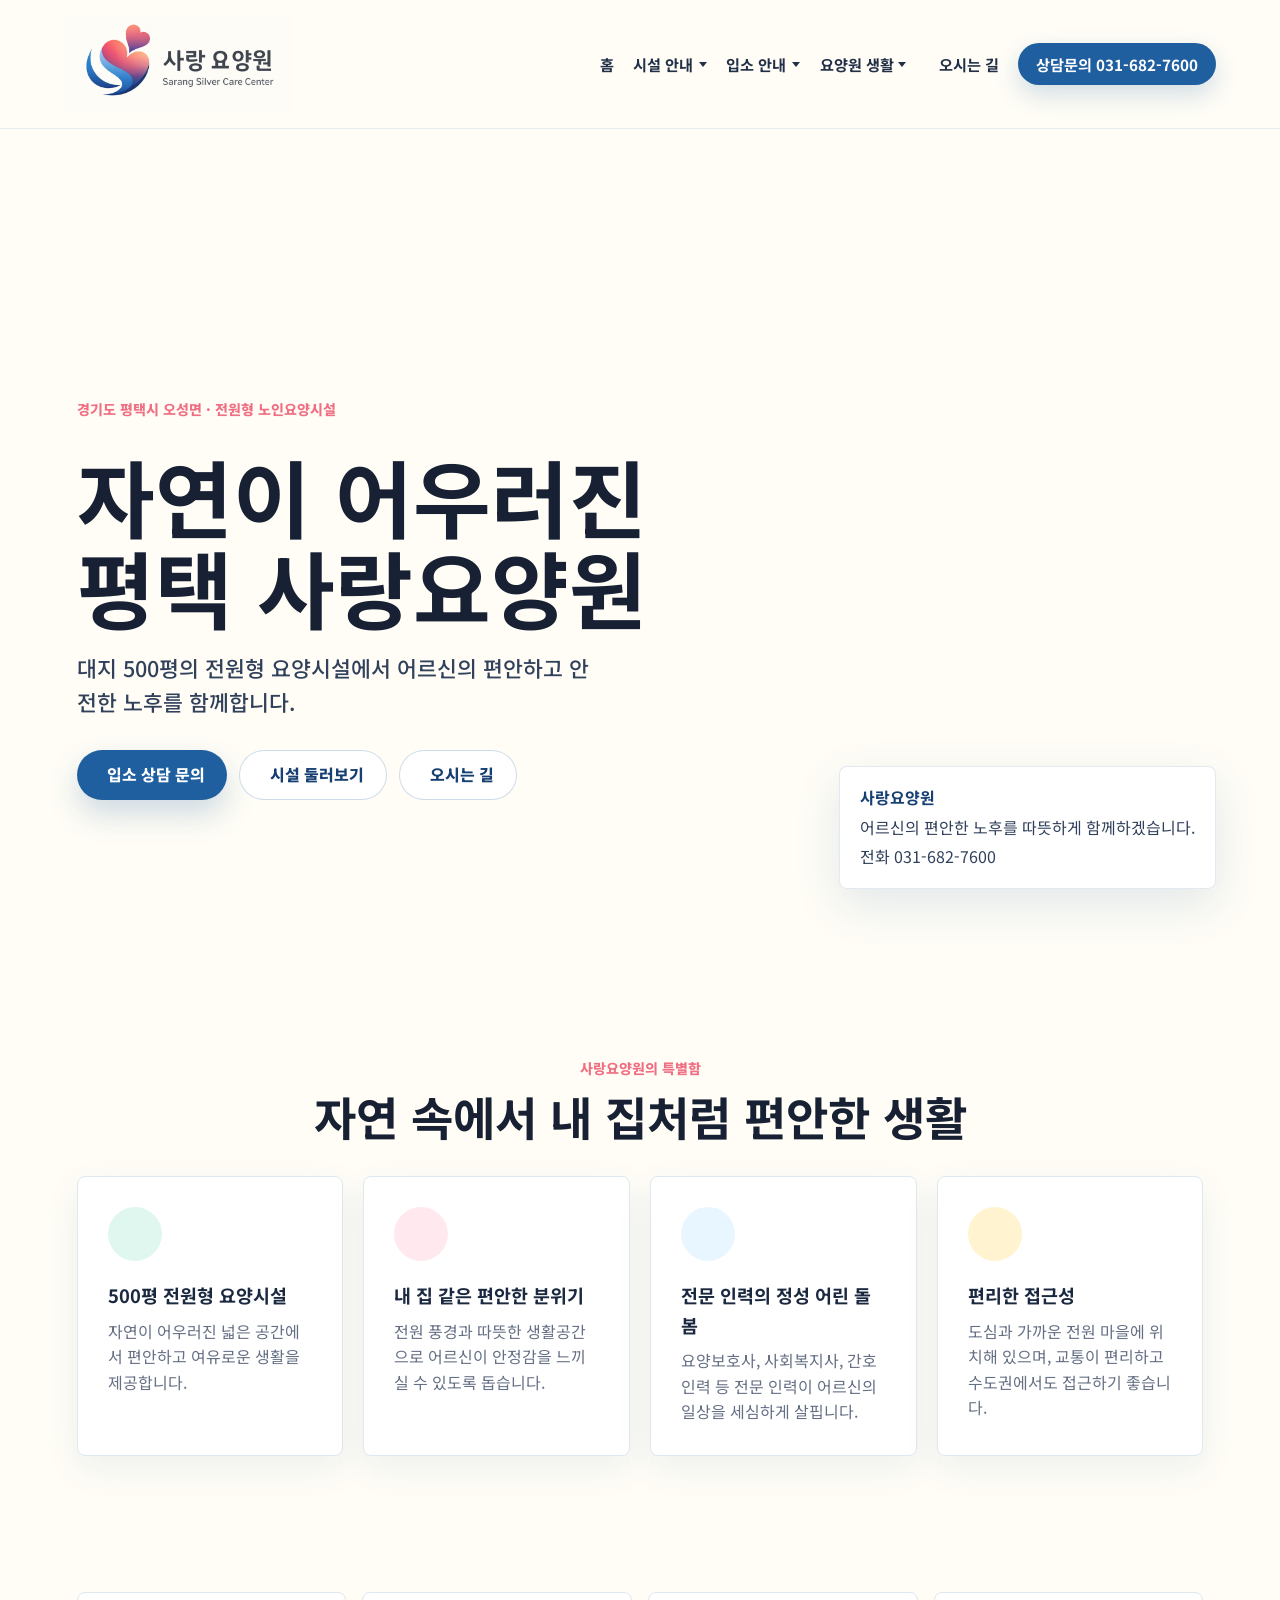
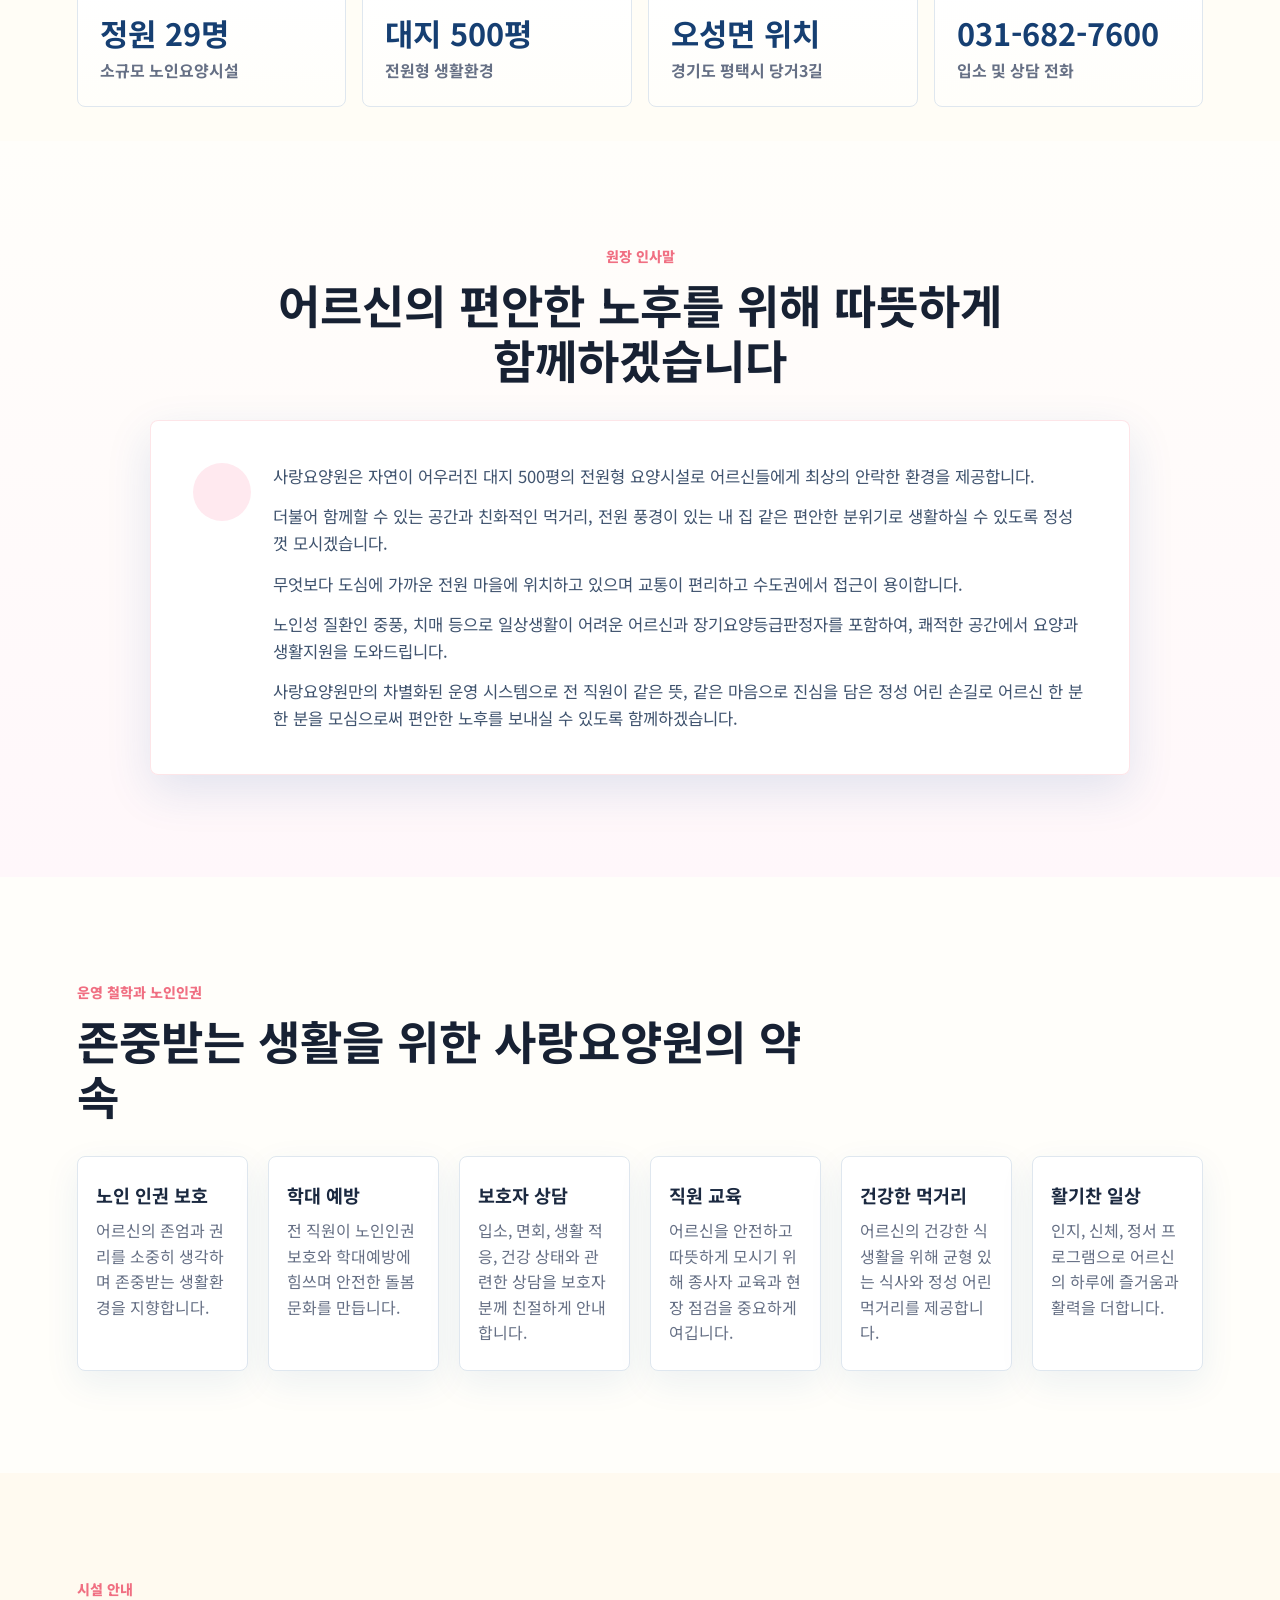
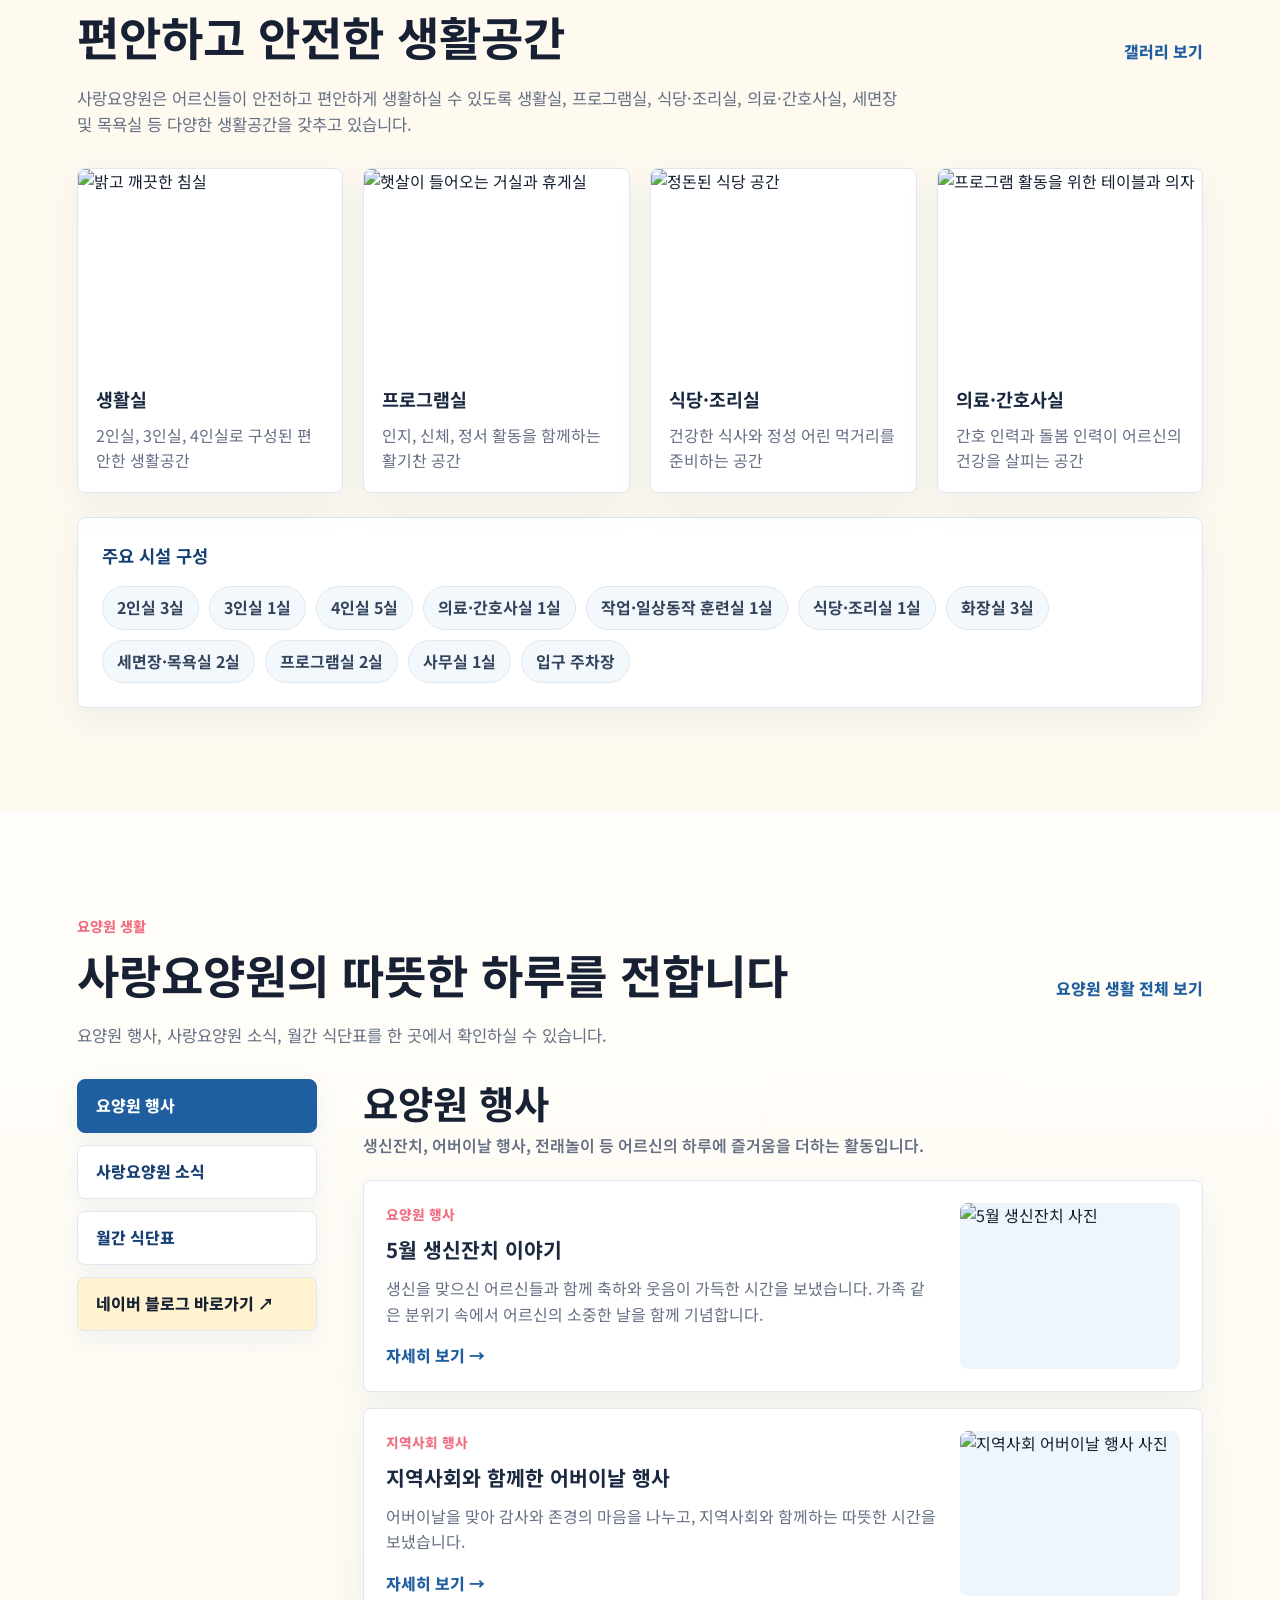
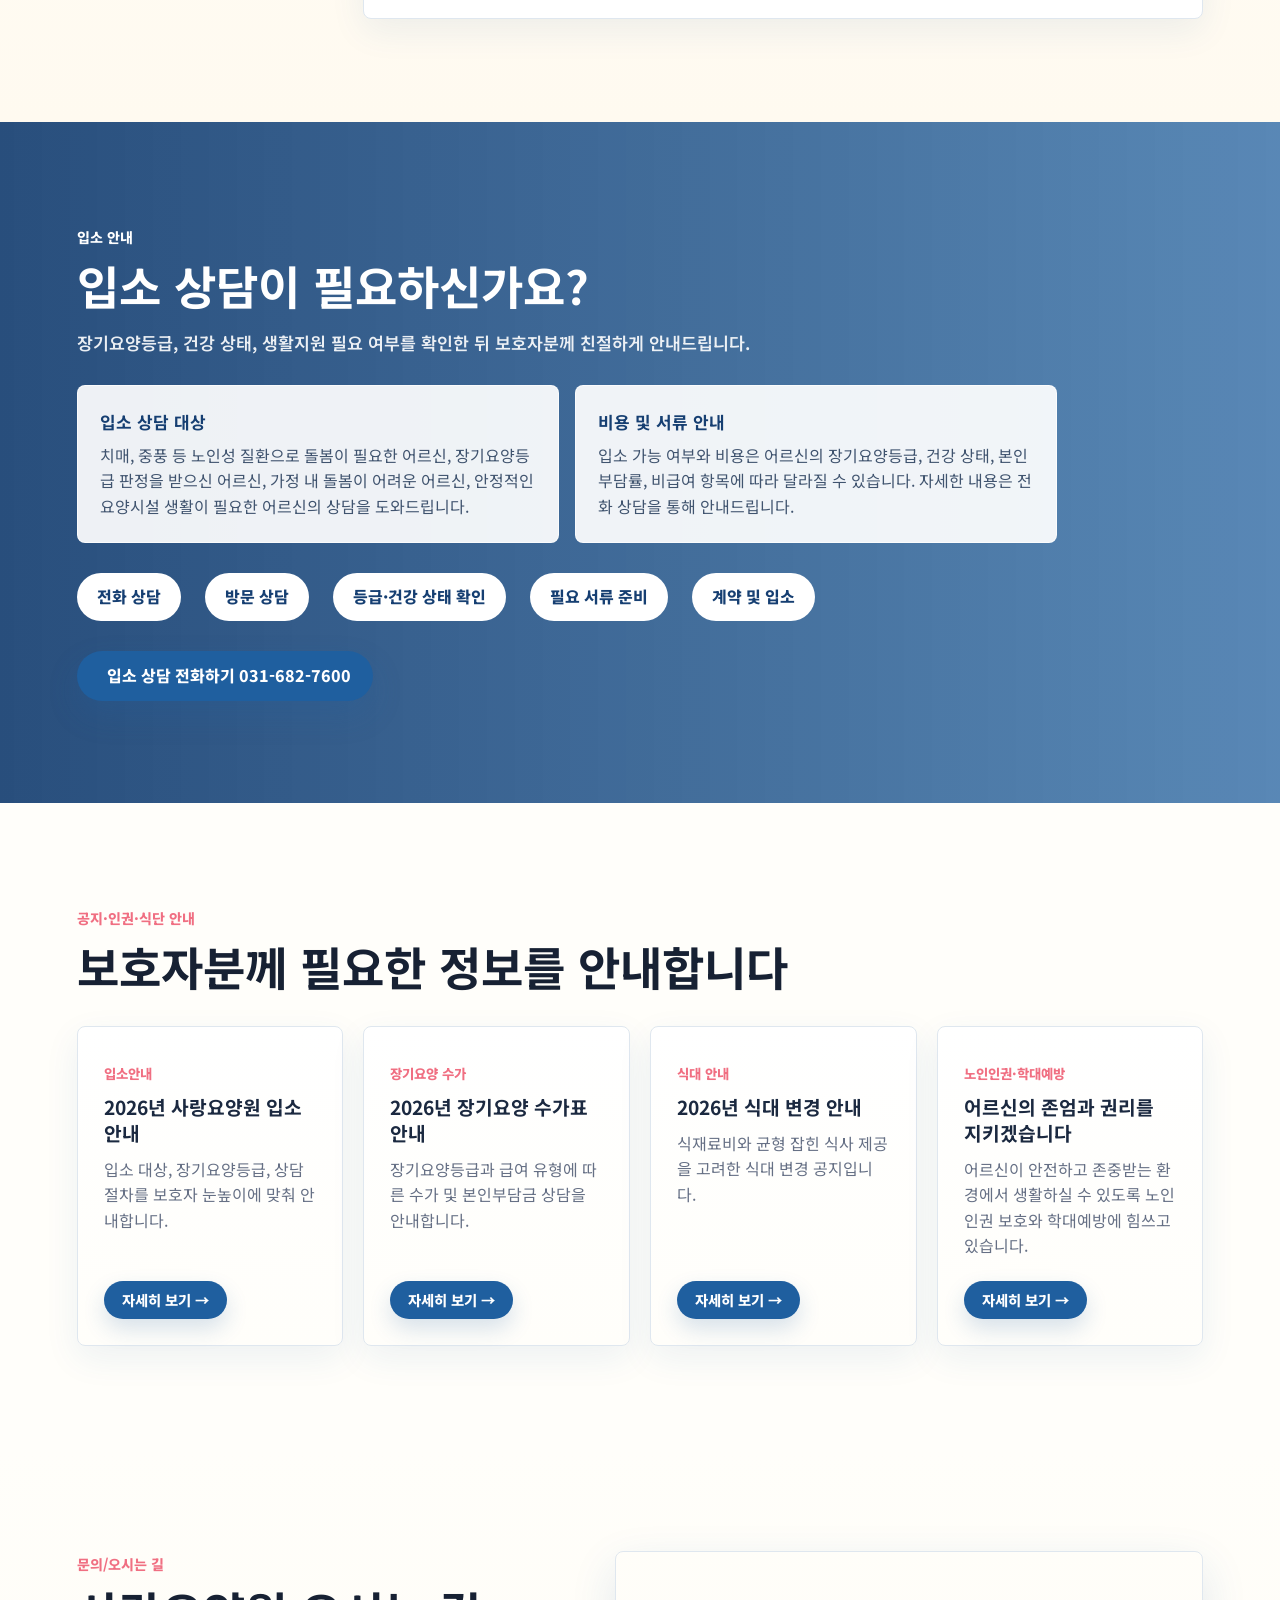
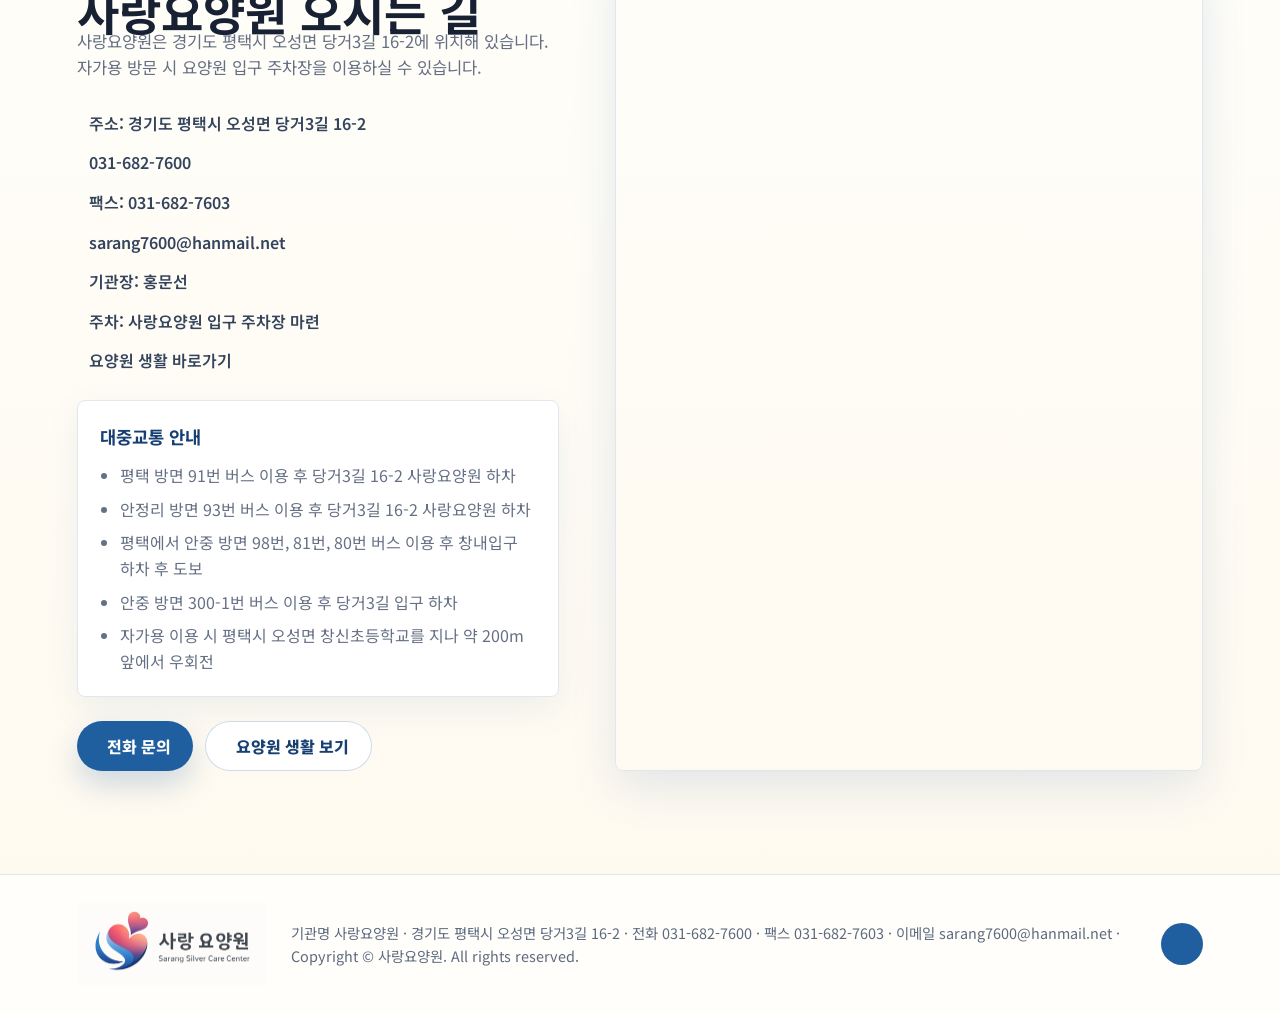
==== commit b18017a5: "Update homepage background and remove about section" ====
--- a/index.html
+++ b/index.html
@@ -30,15 +30,6 @@
     <nav class="primary-nav" id="primary-menu" aria-label="주요 메뉴">
       <a href="#home">홈</a>
       <div class="nav-dropdown">
-        <button class="nav-dropdown-toggle" type="button" aria-expanded="false">요양원 소개</button>
-        <div class="nav-dropdown-menu" hidden>
-          <a href="#about">인사말</a>
-          <a href="#greeting">원장 인사말</a>
-          <a href="#rights">운영 철학</a>
-          <a href="pages/elder-rights.html">노인인권·학대예방</a>
-        </div>
-      </div>
-      <div class="nav-dropdown">
         <button class="nav-dropdown-toggle" type="button" aria-expanded="false">시설 안내</button>
         <div class="nav-dropdown-menu" hidden>
           <a href="#facility">시설 안내</a>
@@ -146,23 +137,6 @@
         <strong>031-682-7600</strong>
         <span>입소 및 상담 전화</span>
       </article>
-    </section>
-
-    <section class="section about-section" id="about" aria-labelledby="about-title">
-      <div class="about-image">
-        <img src="https://mblogthumb-phinf.pstatic.net/MjAyMzA5MDlfMTI3/MDAxNjk0MjM2Nzk1MDQ3.YOUkknWCwRGl1ryWt_5hrXrDJLnjIbnlF645oQlgZTYg._cbtfhhuJIirKy9biCZNstTQwj428NfrDcVroS6W0oMg.JPEG.moonsun8219/croppedImage_VERSION2.jpg?type=w800" alt="평택사랑요양원 블로그 대표 이미지">
-      </div>
-      <div class="about-copy">
-        <span class="section-kicker">요양원 소개</span>
-        <h2 id="about-title">사랑요양원을 소개합니다</h2>
-        <p>평택시 사랑요양원에 방문을 환영합니다.</p>
-        <p>사랑요양원은 자연이 어우러진 대지 500평의 전원형 요양시설로, 어르신들에게 편안하고 안락한 생활환경을 제공하고자 노력하고 있습니다.</p>
-        <p>중풍, 치매 등 노인성 질환으로 일상생활에 도움이 필요한 어르신과 장기요양등급을 받으신 어르신께 안정적인 돌봄 서비스를 제공합니다.</p>
-        <a class="text-link" href="#greeting">
-          인사말 자세히 보기
-          <i data-lucide="arrow-right"></i>
-        </a>
-      </div>
     </section>
 
     <section class="section greeting-section" id="greeting" aria-labelledby="greeting-title">
--- a/styles.css
+++ b/styles.css
@@ -10,6 +10,9 @@
   --muted: #667085;
   --line: #dfe7ef;
   --white: #ffffff;
+  --ivory: #fffdf6;
+  --ivory-soft: #fffefa;
+  --ivory-warm: #fffaf0;
   --shadow: 0 16px 45px rgba(31, 95, 159, 0.13);
   --radius: 8px;
 }
@@ -26,7 +29,7 @@
   margin: 0;
   font-family: "Noto Sans KR", Arial, sans-serif;
   color: var(--ink);
-  background: #fbfdff;
+  background: var(--ivory);
   line-height: 1.6;
 }
 
@@ -49,7 +52,7 @@
   justify-content: space-between;
   min-height: 76px;
   padding: 14px clamp(20px, 5vw, 72px);
-  background: rgba(255, 255, 255, 0.92);
+  background: rgba(255, 253, 246, 0.94);
   border-bottom: 1px solid rgba(223, 231, 239, 0.78);
   backdrop-filter: blur(16px);
 }
@@ -252,7 +255,7 @@
   padding: clamp(54px, 8vw, 120px) clamp(20px, 6vw, 86px);
   overflow: hidden;
   background:
-    linear-gradient(90deg, rgba(255, 255, 255, 0.92) 0%, rgba(255, 255, 255, 0.82) 38%, rgba(255, 255, 255, 0.34) 68%),
+    linear-gradient(90deg, rgba(255, 253, 246, 0.95) 0%, rgba(255, 253, 246, 0.86) 38%, rgba(255, 253, 246, 0.34) 68%),
     url("https://mblogthumb-phinf.pstatic.net/MjAyMzA5MDlfMTI3/MDAxNjk0MjM2Nzk1MDQ3.YOUkknWCwRGl1ryWt_5hrXrDJLnjIbnlF645oQlgZTYg._cbtfhhuJIirKy9biCZNstTQwj428NfrDcVroS6W0oMg.JPEG.moonsun8219/croppedImage_VERSION2.jpg?type=w800") center right / cover;
 }
 
@@ -261,7 +264,7 @@
   position: absolute;
   inset: auto 0 0;
   height: 28%;
-  background: linear-gradient(0deg, rgba(251, 253, 255, 1), rgba(251, 253, 255, 0));
+  background: linear-gradient(0deg, rgba(255, 253, 246, 1), rgba(255, 253, 246, 0));
 }
 
 .hero-content {
@@ -448,8 +451,7 @@
 
 .feature-card p,
 .service-item p,
-.facility-card p,
-.about-copy p {
+.facility-card p {
   margin: 0;
   color: var(--muted);
 }
@@ -460,14 +462,14 @@
   gap: 16px;
   padding-top: 34px;
   padding-bottom: 34px;
-  background: var(--white);
+  background: var(--ivory);
 }
 
 .info-strip article {
   padding: 22px;
   border: 1px solid var(--line);
   border-radius: var(--radius);
-  background: linear-gradient(180deg, #ffffff, #f8fcff);
+  background: linear-gradient(180deg, var(--white), var(--ivory-soft));
 }
 
 .info-strip strong {
@@ -484,36 +486,8 @@
   font-weight: 700;
 }
 
-.about-section {
-  display: grid;
-  grid-template-columns: minmax(280px, 0.92fr) minmax(320px, 1fr);
-  gap: clamp(28px, 6vw, 72px);
-  align-items: center;
-  background: linear-gradient(110deg, var(--sky), #ffffff 52%, var(--pink));
-}
-
-.about-image {
-  min-height: 430px;
-  overflow: hidden;
-  border-radius: var(--radius);
-  box-shadow: var(--shadow);
-}
-
-.about-image img {
-  width: 100%;
-  height: 100%;
-  min-height: 430px;
-  object-fit: cover;
-}
-
-.about-copy p {
-  max-width: 680px;
-  margin-top: 18px;
-  font-size: 1.04rem;
-}
-
 .greeting-section {
-  background: linear-gradient(180deg, #ffffff, #fff7fa);
+  background: linear-gradient(180deg, var(--ivory-soft), #fff7fa);
 }
 
 .greeting-card {
@@ -566,7 +540,7 @@
 }
 
 .service-section {
-  background: var(--white);
+  background: var(--ivory-soft);
 }
 
 .service-grid {
@@ -607,7 +581,7 @@
   padding: 24px;
   border: 1px solid rgba(31, 95, 159, 0.16);
   border-radius: var(--radius);
-  background: linear-gradient(135deg, var(--sky), #ffffff);
+  background: linear-gradient(135deg, #eef8fb, var(--ivory-soft));
   box-shadow: 0 12px 35px rgba(31, 95, 159, 0.08);
 }
 
@@ -633,7 +607,7 @@
 }
 
 .facility-section {
-  background: #f4faff;
+  background: var(--ivory-warm);
 }
 
 .row-heading {
@@ -668,7 +642,7 @@
 }
 
 .home-life-section {
-  background: linear-gradient(180deg, #ffffff, #f7fbff);
+  background: linear-gradient(180deg, var(--ivory-soft), var(--ivory-warm));
 }
 
 .home-life-section .life-board {
@@ -835,7 +809,7 @@
 }
 
 .notice-section {
-  background: var(--white);
+  background: var(--ivory-soft);
 }
 
 .notice-grid {
@@ -850,7 +824,7 @@
   padding: 26px;
   border: 1px solid var(--line);
   border-radius: var(--radius);
-  background: linear-gradient(180deg, #ffffff, #f6fbff);
+  background: linear-gradient(180deg, var(--white), var(--ivory-soft));
   box-shadow: 0 12px 35px rgba(31, 95, 159, 0.08);
 }
 
@@ -913,7 +887,7 @@
   grid-template-columns: minmax(300px, 0.82fr) minmax(320px, 1fr);
   gap: clamp(28px, 5vw, 56px);
   align-items: stretch;
-  background: linear-gradient(180deg, #ffffff, #f5fbff);
+  background: linear-gradient(180deg, var(--ivory-soft), var(--ivory-warm));
 }
 
 .contact-list {
@@ -976,7 +950,7 @@
   gap: 24px;
   padding: 28px clamp(20px, 6vw, 86px);
   color: #5c6a7f;
-  background: var(--white);
+  background: var(--ivory-soft);
   border-top: 1px solid var(--line);
 }
 
@@ -1006,7 +980,7 @@
 }
 
 .detail-main {
-  background: linear-gradient(180deg, #f5fbff, #ffffff 220px);
+  background: linear-gradient(180deg, var(--ivory-warm), var(--ivory-soft) 220px);
 }
 
 .detail-hero {
@@ -1227,7 +1201,7 @@
 }
 
 .life-main {
-  background: linear-gradient(180deg, #f5fbff, #ffffff 260px);
+  background: linear-gradient(180deg, var(--ivory-warm), var(--ivory-soft) 260px);
 }
 
 .life-hero {
@@ -1440,7 +1414,7 @@
     min-width: 0;
     margin: 0 0 8px;
     padding: 6px;
-    background: #f8fcff;
+    background: var(--ivory-soft);
     box-shadow: none;
     transform: none;
   }
@@ -1505,7 +1479,7 @@
     align-items: start;
     padding-top: 74px;
     background:
-      linear-gradient(180deg, rgba(255, 255, 255, 0.96) 0%, rgba(255, 255, 255, 0.88) 45%, rgba(255, 255, 255, 0.24) 100%),
+      linear-gradient(180deg, rgba(255, 253, 246, 0.97) 0%, rgba(255, 253, 246, 0.9) 45%, rgba(255, 253, 246, 0.24) 100%),
       url("https://mblogthumb-phinf.pstatic.net/MjAyMzA5MDlfMTI3/MDAxNjk0MjM2Nzk1MDQ3.YOUkknWCwRGl1ryWt_5hrXrDJLnjIbnlF645oQlgZTYg._cbtfhhuJIirKy9biCZNstTQwj428NfrDcVroS6W0oMg.JPEG.moonsun8219/croppedImage_VERSION2.jpg?type=w800") center bottom / cover;
   }
 
@@ -1522,14 +1496,8 @@
   .notice-grid,
   .info-strip,
   .admission-details,
-  .about-section,
   .contact-section {
     grid-template-columns: 1fr;
-  }
-
-  .about-image,
-  .about-image img {
-    min-height: 310px;
   }
 
   .row-heading,
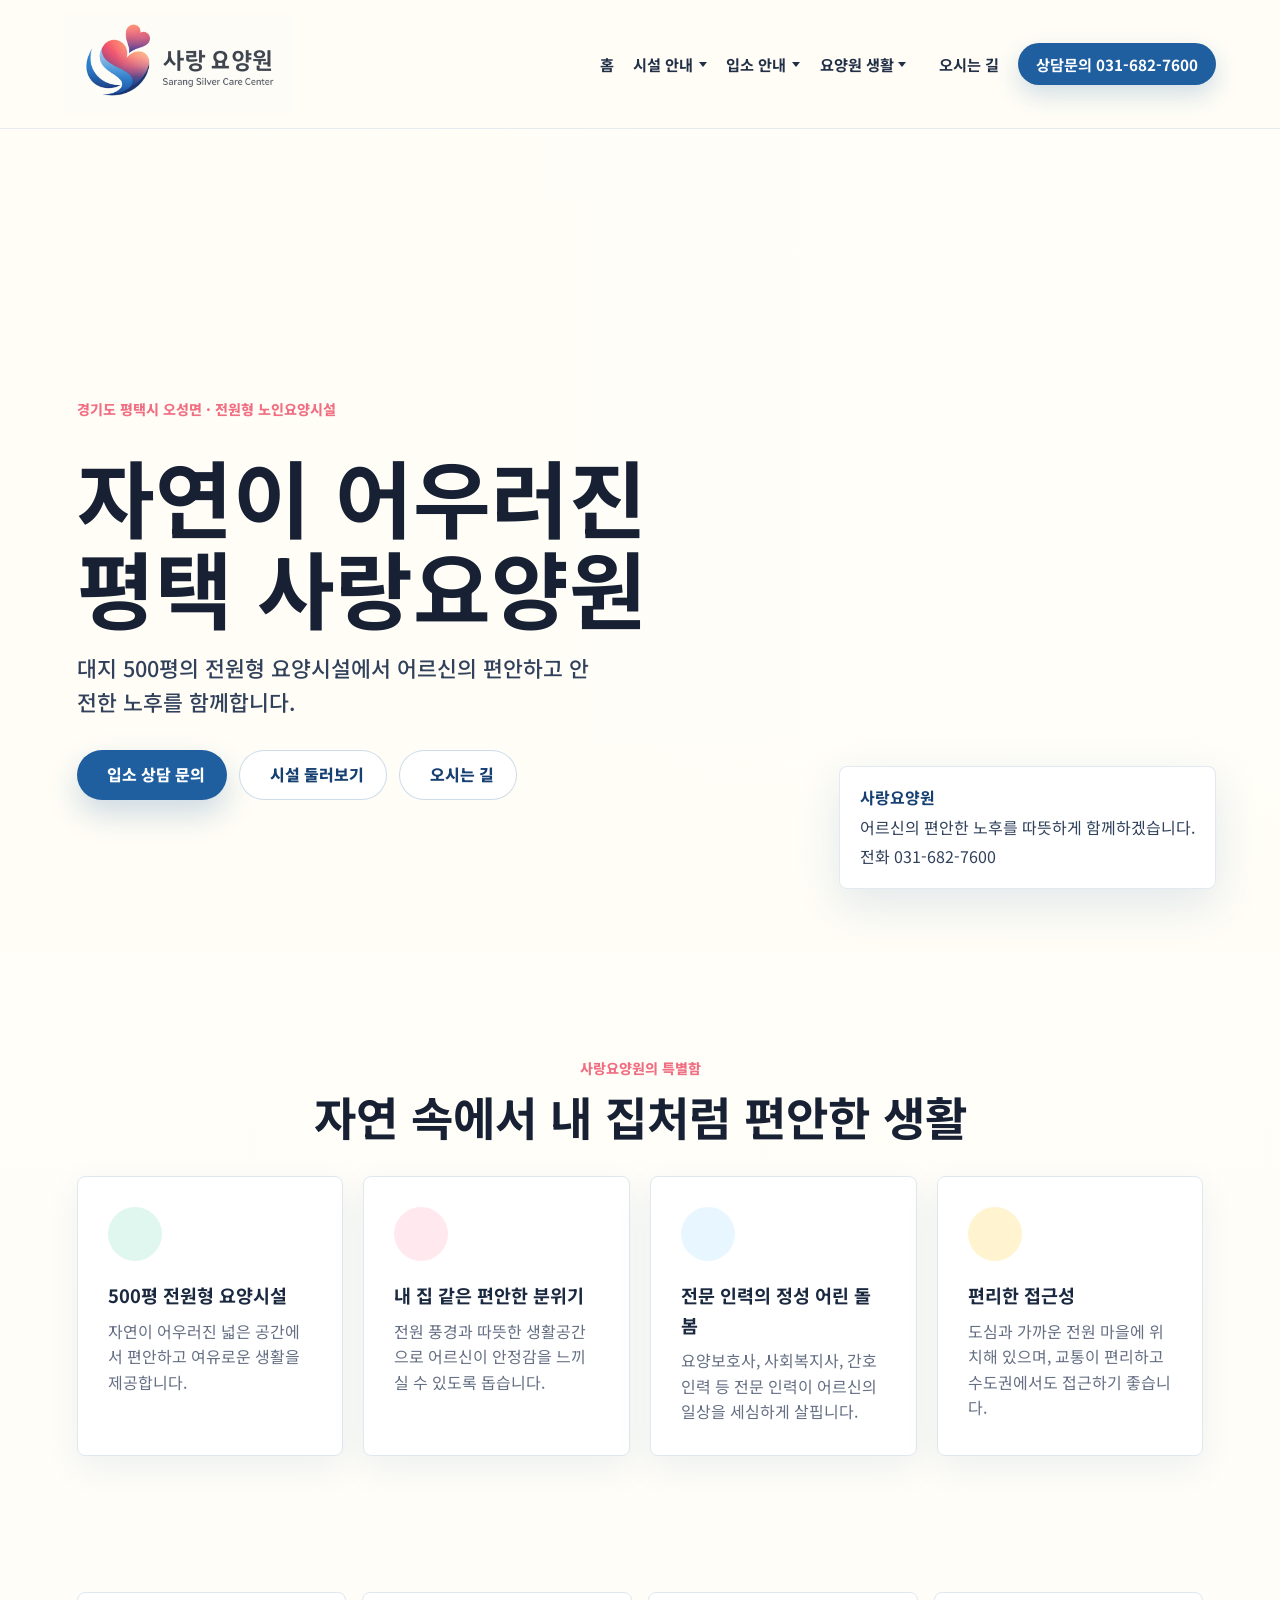
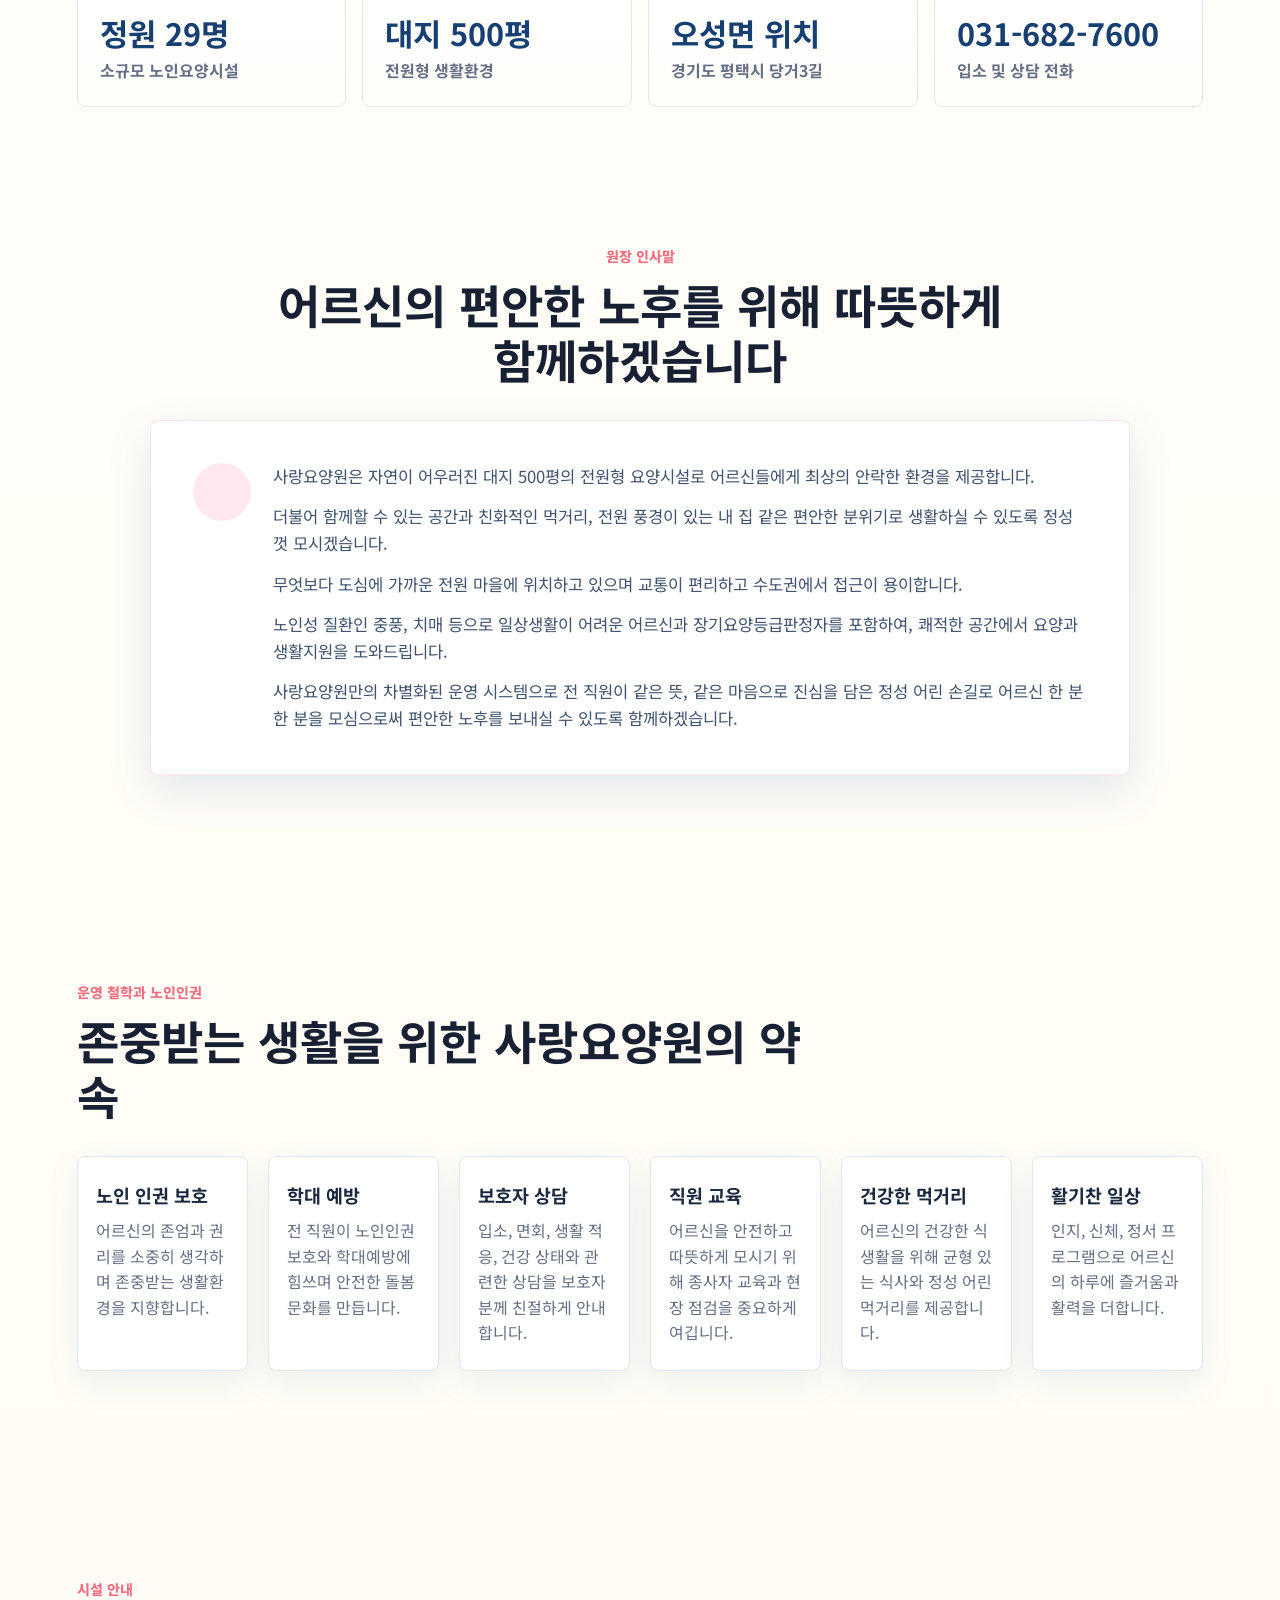
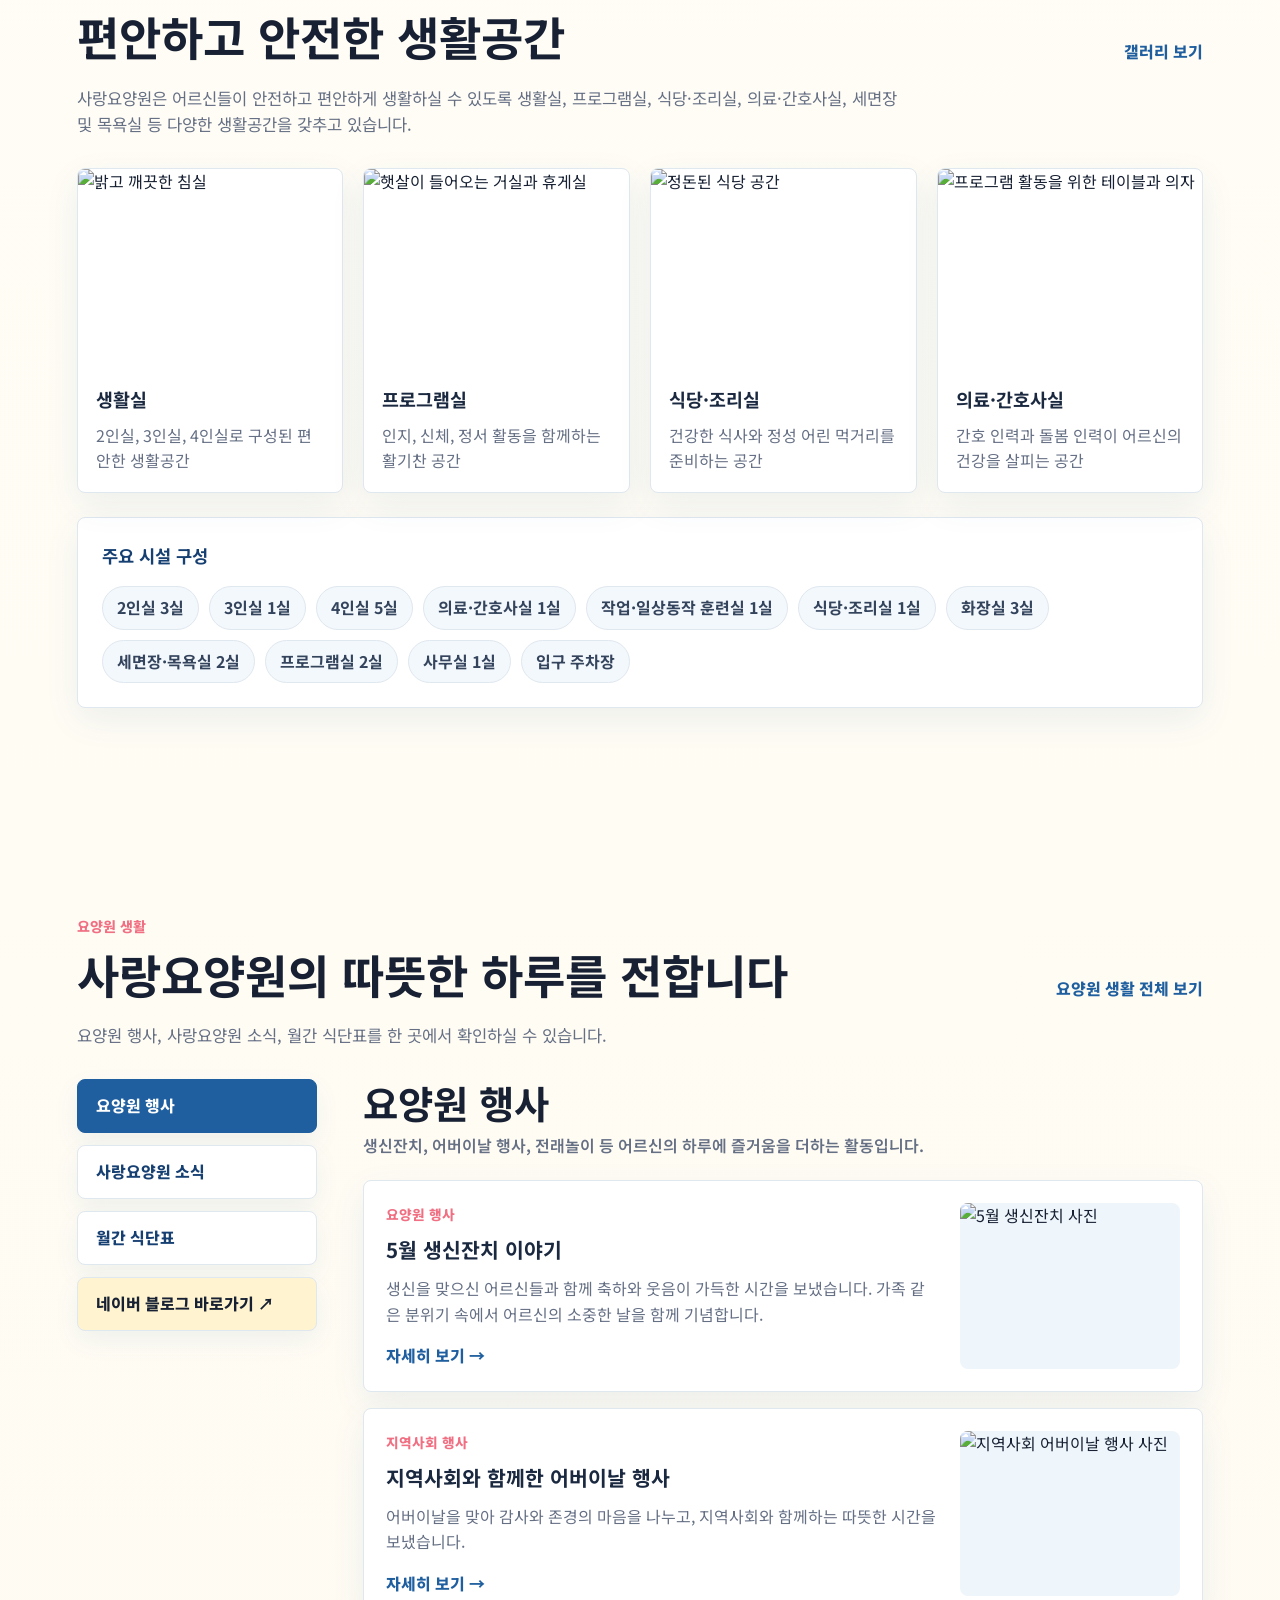
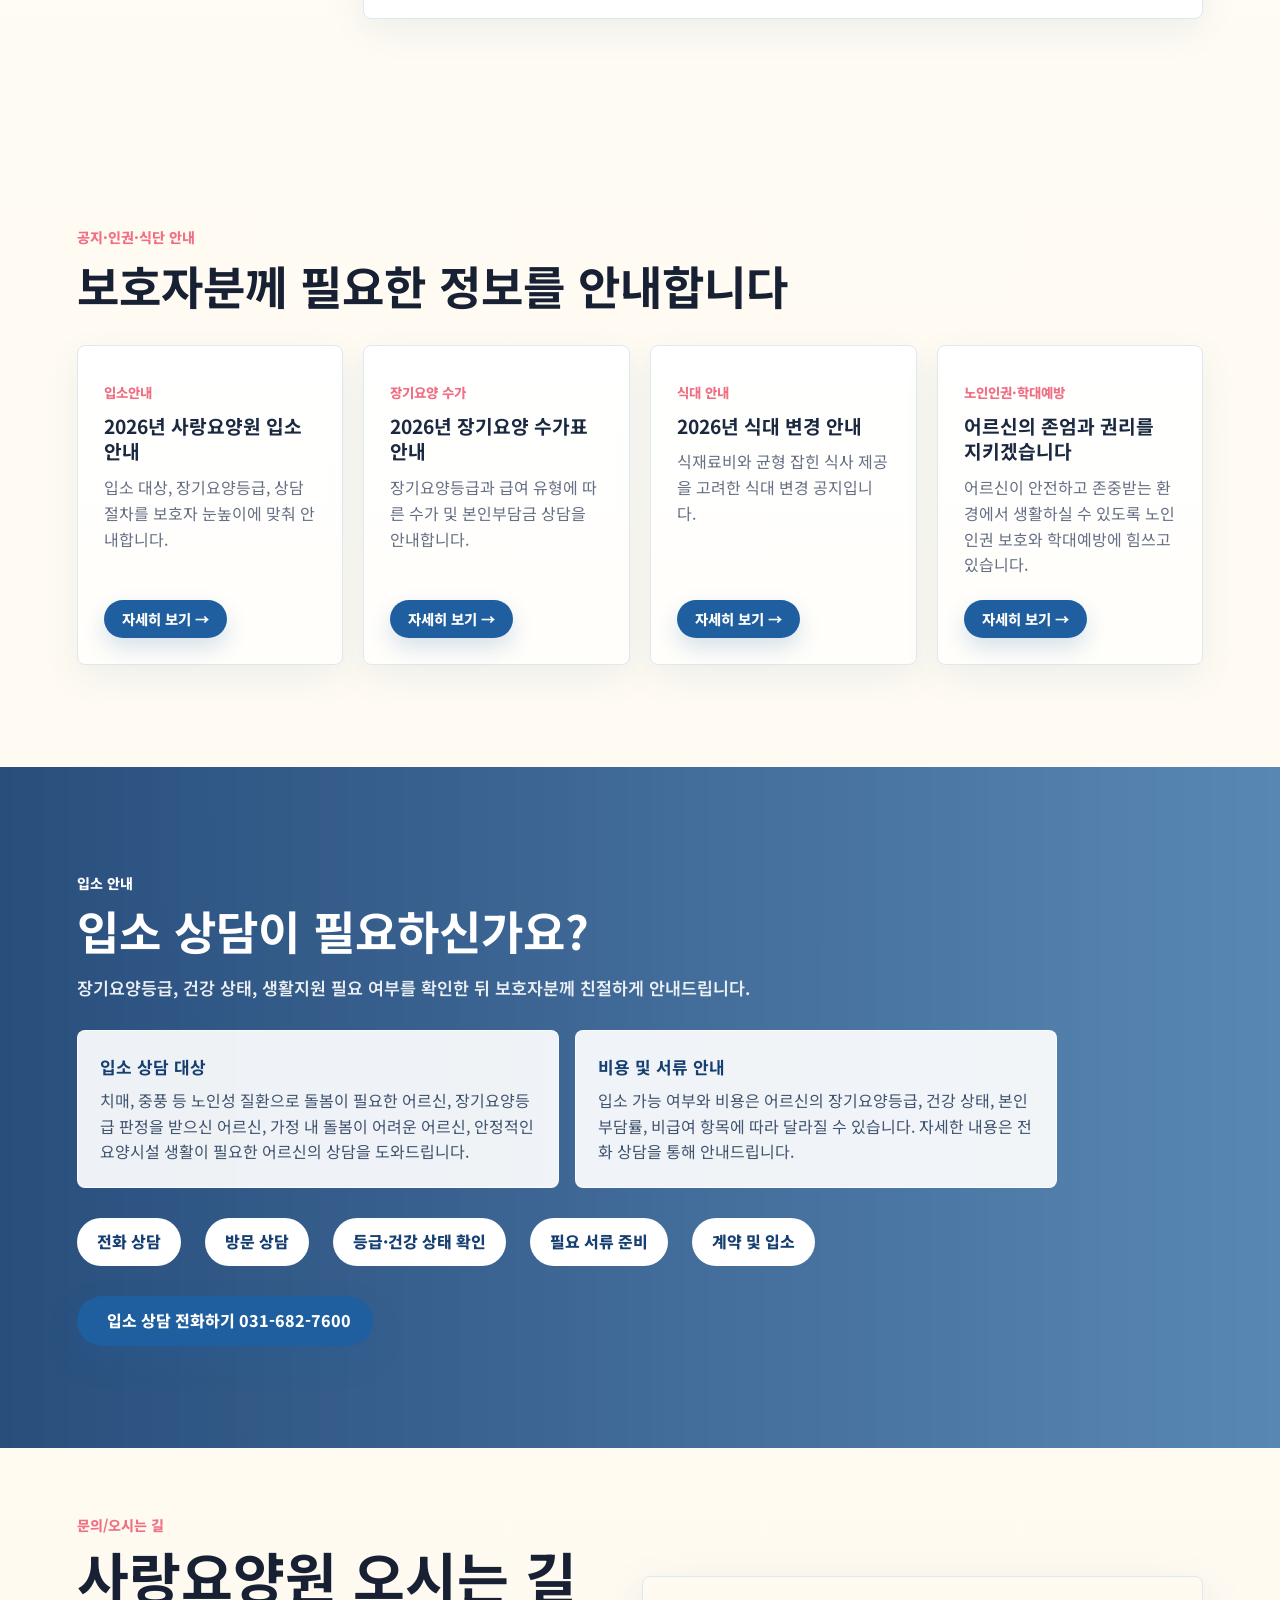
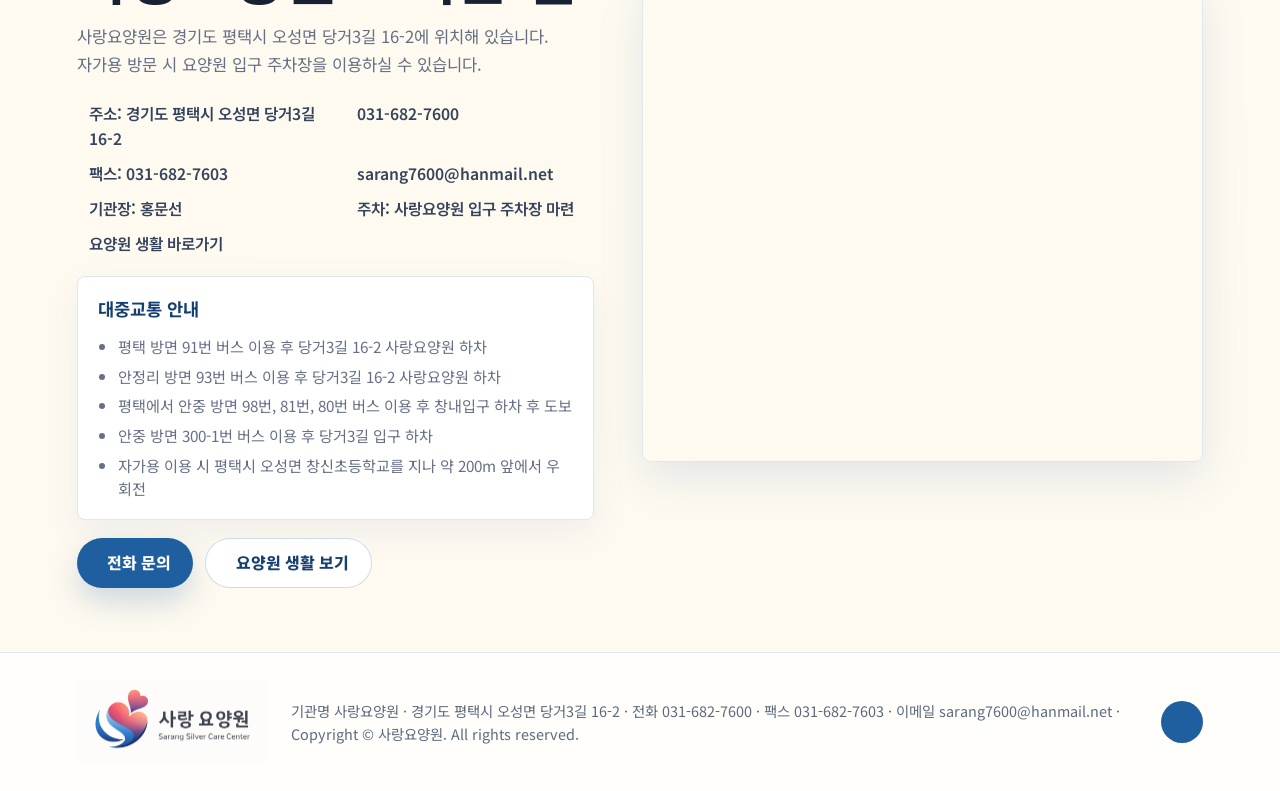
==== commit 38dbb6aa: "Refine homepage layout and contact map" ====
--- a/index.html
+++ b/index.html
@@ -358,39 +358,6 @@
       </div>
     </section>
     </section>
-    <section class="admission-band" id="admission" aria-labelledby="admission-title">
-      <div class="admission-content">
-        <span class="section-kicker">입소 안내</span>
-        <h2 id="admission-title">입소 상담이 필요하신가요?</h2>
-        <p class="admission-lead">장기요양등급, 건강 상태, 생활지원 필요 여부를 확인한 뒤 보호자분께 친절하게 안내드립니다.</p>
-        <div class="admission-details">
-          <article>
-            <h3>입소 상담 대상</h3>
-            <p>치매, 중풍 등 노인성 질환으로 돌봄이 필요한 어르신, 장기요양등급 판정을 받으신 어르신, 가정 내 돌봄이 어려운 어르신, 안정적인 요양시설 생활이 필요한 어르신의 상담을 도와드립니다.</p>
-          </article>
-          <article>
-            <h3>비용 및 서류 안내</h3>
-            <p>입소 가능 여부와 비용은 어르신의 장기요양등급, 건강 상태, 본인부담률, 비급여 항목에 따라 달라질 수 있습니다. 자세한 내용은 전화 상담을 통해 안내드립니다.</p>
-          </article>
-        </div>
-        <div class="step-list" aria-label="입소 절차">
-          <span>전화 상담</span>
-          <i data-lucide="chevron-right"></i>
-          <span>방문 상담</span>
-          <i data-lucide="chevron-right"></i>
-          <span>등급·건강 상태 확인</span>
-          <i data-lucide="chevron-right"></i>
-          <span>필요 서류 준비</span>
-          <i data-lucide="chevron-right"></i>
-          <span>계약 및 입소</span>
-        </div>
-        <a class="button button-primary" href="tel:0316827600">
-          <i data-lucide="phone-call"></i>
-          입소 상담 전화하기 031-682-7600
-        </a>
-      </div>
-    </section>
-
     <section class="section notice-section" aria-labelledby="notice-title">
       <div class="section-heading">
         <span class="section-kicker">공지·인권·식단 안내</span>
@@ -428,6 +395,39 @@
       </div>
     </section>
 
+    <section class="admission-band" id="admission" aria-labelledby="admission-title">
+      <div class="admission-content">
+        <span class="section-kicker">입소 안내</span>
+        <h2 id="admission-title">입소 상담이 필요하신가요?</h2>
+        <p class="admission-lead">장기요양등급, 건강 상태, 생활지원 필요 여부를 확인한 뒤 보호자분께 친절하게 안내드립니다.</p>
+        <div class="admission-details">
+          <article>
+            <h3>입소 상담 대상</h3>
+            <p>치매, 중풍 등 노인성 질환으로 돌봄이 필요한 어르신, 장기요양등급 판정을 받으신 어르신, 가정 내 돌봄이 어려운 어르신, 안정적인 요양시설 생활이 필요한 어르신의 상담을 도와드립니다.</p>
+          </article>
+          <article>
+            <h3>비용 및 서류 안내</h3>
+            <p>입소 가능 여부와 비용은 어르신의 장기요양등급, 건강 상태, 본인부담률, 비급여 항목에 따라 달라질 수 있습니다. 자세한 내용은 전화 상담을 통해 안내드립니다.</p>
+          </article>
+        </div>
+        <div class="step-list" aria-label="입소 절차">
+          <span>전화 상담</span>
+          <i data-lucide="chevron-right"></i>
+          <span>방문 상담</span>
+          <i data-lucide="chevron-right"></i>
+          <span>등급·건강 상태 확인</span>
+          <i data-lucide="chevron-right"></i>
+          <span>필요 서류 준비</span>
+          <i data-lucide="chevron-right"></i>
+          <span>계약 및 입소</span>
+        </div>
+        <a class="button button-primary" href="tel:0316827600">
+          <i data-lucide="phone-call"></i>
+          입소 상담 전화하기 031-682-7600
+        </a>
+      </div>
+    </section>
+
     <section class="section contact-section" id="contact" aria-labelledby="contact-title">
       <div class="contact-info">
         <span class="section-kicker">문의/오시는 길</span>
--- a/styles.css
+++ b/styles.css
@@ -29,7 +29,8 @@
   margin: 0;
   font-family: "Noto Sans KR", Arial, sans-serif;
   color: var(--ink);
-  background: var(--ivory);
+  background: linear-gradient(180deg, var(--ivory-soft) 0%, var(--ivory) 45%, var(--ivory-warm) 100%);
+  background-attachment: fixed;
   line-height: 1.6;
 }
 
@@ -41,6 +42,10 @@
 a {
   color: inherit;
   text-decoration: none;
+}
+
+main {
+  background: linear-gradient(180deg, var(--ivory-soft) 0%, var(--ivory) 35%, var(--ivory-warm) 100%);
 }
 
 .site-header {
@@ -462,7 +467,7 @@
   gap: 16px;
   padding-top: 34px;
   padding-bottom: 34px;
-  background: var(--ivory);
+  background: transparent;
 }
 
 .info-strip article {
@@ -487,7 +492,7 @@
 }
 
 .greeting-section {
-  background: linear-gradient(180deg, var(--ivory-soft), #fff7fa);
+  background: transparent;
 }
 
 .greeting-card {
@@ -540,7 +545,7 @@
 }
 
 .service-section {
-  background: var(--ivory-soft);
+  background: transparent;
 }
 
 .service-grid {
@@ -607,7 +612,7 @@
 }
 
 .facility-section {
-  background: var(--ivory-warm);
+  background: transparent;
 }
 
 .row-heading {
@@ -642,7 +647,7 @@
 }
 
 .home-life-section {
-  background: linear-gradient(180deg, var(--ivory-soft), var(--ivory-warm));
+  background: transparent;
 }
 
 .home-life-section .life-board {
@@ -809,7 +814,16 @@
 }
 
 .notice-section {
-  background: var(--ivory-soft);
+  background: transparent;
+}
+
+.notice-section .section-heading {
+  max-width: none;
+}
+
+.notice-section h2 {
+  white-space: nowrap;
+  word-break: keep-all;
 }
 
 .notice-grid {
@@ -884,36 +898,56 @@
 
 .contact-section {
   display: grid;
-  grid-template-columns: minmax(300px, 0.82fr) minmax(320px, 1fr);
-  gap: clamp(28px, 5vw, 56px);
-  align-items: stretch;
-  background: linear-gradient(180deg, var(--ivory-soft), var(--ivory-warm));
+  grid-template-columns: minmax(360px, 0.92fr) minmax(360px, 1fr);
+  gap: clamp(26px, 4vw, 48px);
+  align-items: start;
+  padding-top: clamp(42px, 5vw, 68px);
+  padding-bottom: clamp(42px, 5vw, 68px);
+  background: transparent;
+}
+
+.contact-info h2 {
+  margin-top: 6px;
+  font-size: clamp(2.25rem, 4.4vw, 4.05rem);
+  line-height: 1.14;
+  word-break: keep-all;
+}
+
+.contact-info .section-description {
+  max-width: 760px;
+  margin: 14px 0 22px;
+  line-height: 1.7;
+  word-break: keep-all;
 }
 
 .contact-list {
   display: grid;
-  gap: 14px;
-  margin: 26px 0;
+  grid-template-columns: repeat(2, minmax(0, 1fr));
+  column-gap: 20px;
+  row-gap: 10px;
+  margin: 20px 0;
   padding: 0;
   list-style: none;
 }
 
 .contact-list li {
   display: flex;
-  align-items: center;
+  align-items: flex-start;
   gap: 12px;
   color: #34445d;
+  font-size: 0.98rem;
   font-weight: 600;
 }
 
 .contact-list svg {
+  margin-top: 3px;
   color: var(--blue);
   flex: 0 0 auto;
 }
 
 .transport-box {
-  margin: 24px 0;
-  padding: 22px;
+  margin: 18px 0;
+  padding: 18px 20px;
   border: 1px solid var(--line);
   border-radius: var(--radius);
   background: var(--white);
@@ -922,13 +956,20 @@
 
 .transport-box ul {
   display: grid;
-  gap: 8px;
+  gap: 6px;
   margin: 12px 0 0;
   padding-left: 20px;
 }
 
+.transport-box li {
+  font-size: 0.95rem;
+  line-height: 1.55;
+}
+
 .map-panel {
-  min-height: 420px;
+  margin-top: clamp(44px, 5vw, 78px);
+  height: clamp(420px, 54vh, 560px);
+  min-height: 0;
   overflow: hidden;
   border: 1px solid var(--line);
   border-radius: var(--radius);
@@ -938,7 +979,7 @@
 .map-panel iframe {
   width: 100%;
   height: 100%;
-  min-height: 420px;
+  min-height: 0;
   border: 0;
 }
 
@@ -950,7 +991,7 @@
   gap: 24px;
   padding: 28px clamp(20px, 6vw, 86px);
   color: #5c6a7f;
-  background: var(--ivory-soft);
+  background: rgba(255, 254, 250, 0.86);
   border-top: 1px solid var(--line);
 }
 
@@ -980,7 +1021,7 @@
 }
 
 .detail-main {
-  background: linear-gradient(180deg, var(--ivory-warm), var(--ivory-soft) 220px);
+  background: linear-gradient(180deg, var(--ivory-soft) 0%, var(--ivory) 42%, var(--ivory-warm) 100%);
 }
 
 .detail-hero {
@@ -1201,7 +1242,7 @@
 }
 
 .life-main {
-  background: linear-gradient(180deg, var(--ivory-warm), var(--ivory-soft) 260px);
+  background: linear-gradient(180deg, var(--ivory-soft) 0%, var(--ivory) 42%, var(--ivory-warm) 100%);
 }
 
 .life-hero {
@@ -1500,6 +1541,15 @@
     grid-template-columns: 1fr;
   }
 
+  .contact-list {
+    grid-template-columns: 1fr;
+  }
+
+  .map-panel {
+    margin-top: 0;
+    height: 420px;
+  }
+
   .row-heading,
   .site-footer {
     align-items: flex-start;
@@ -1527,6 +1577,10 @@
   .life-tabs,
   .life-item {
     grid-template-columns: 1fr;
+  }
+
+  .notice-section h2 {
+    white-space: normal;
   }
 }
 
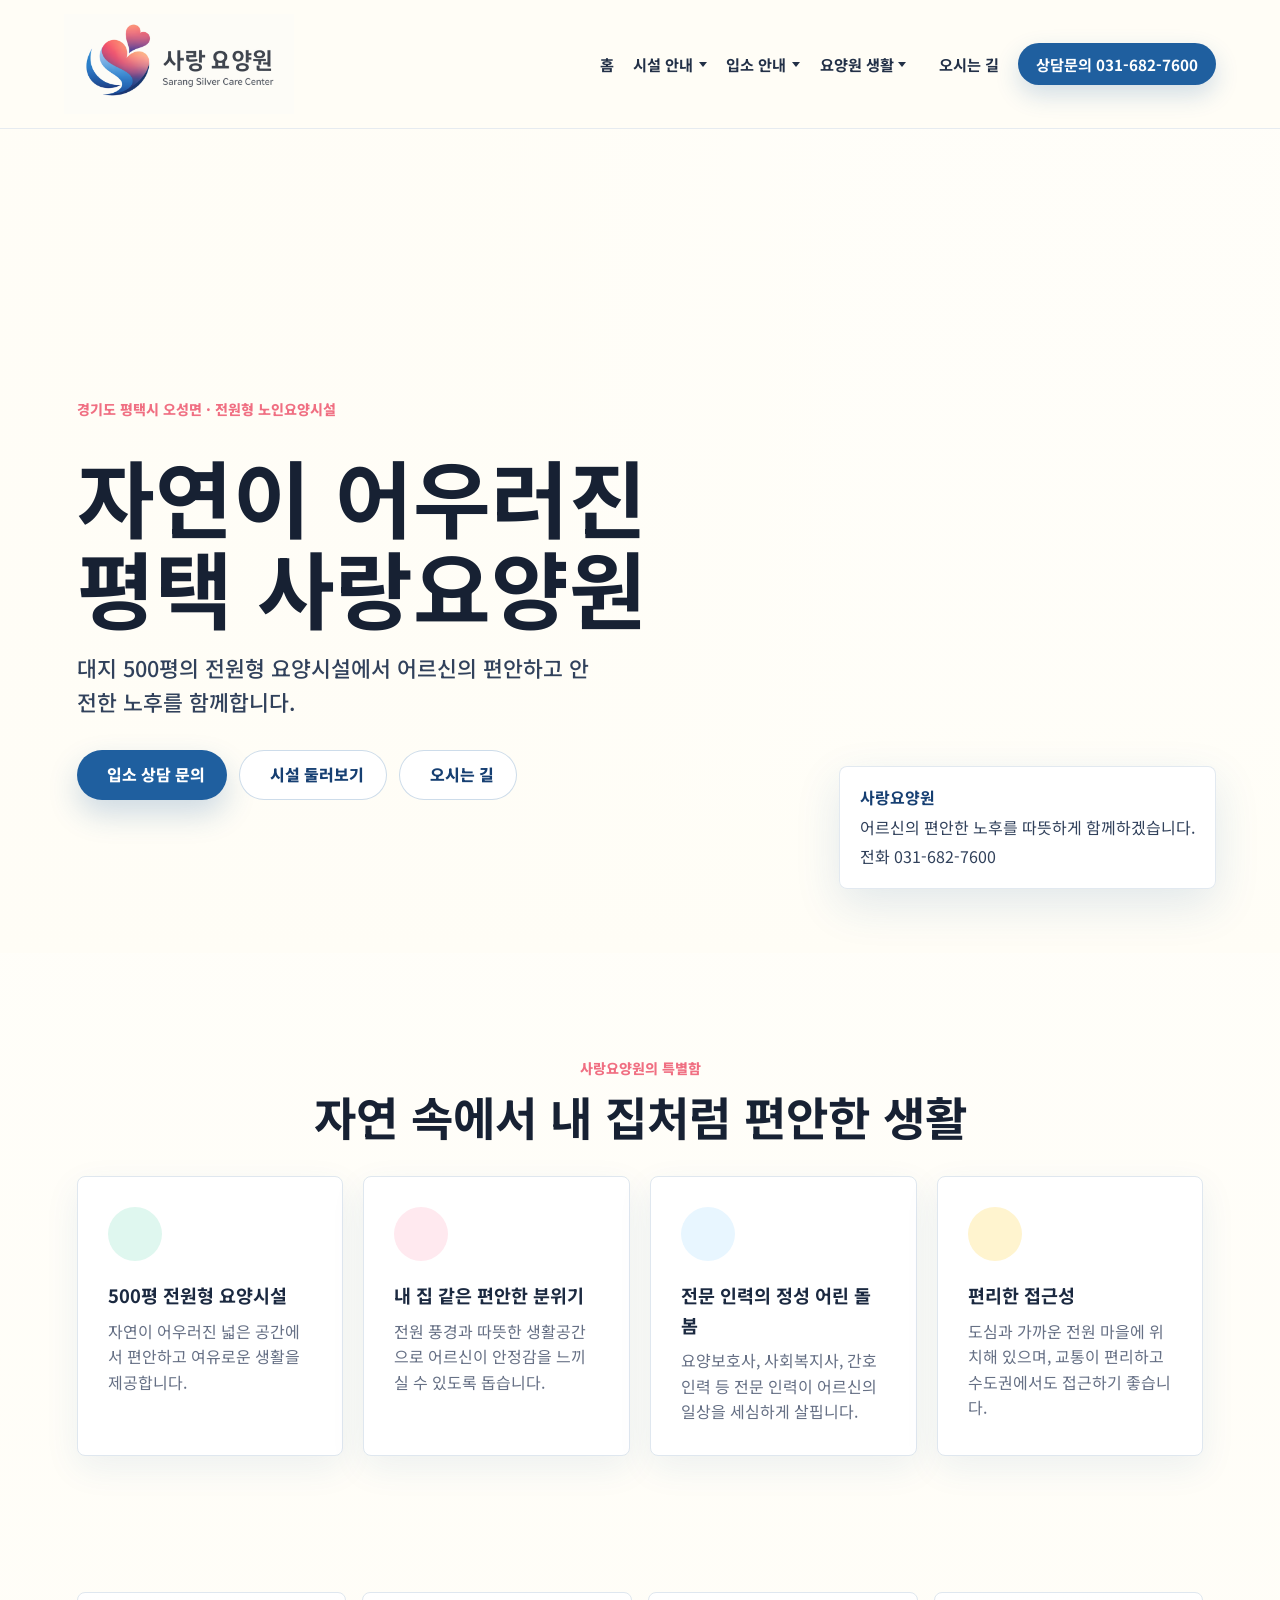
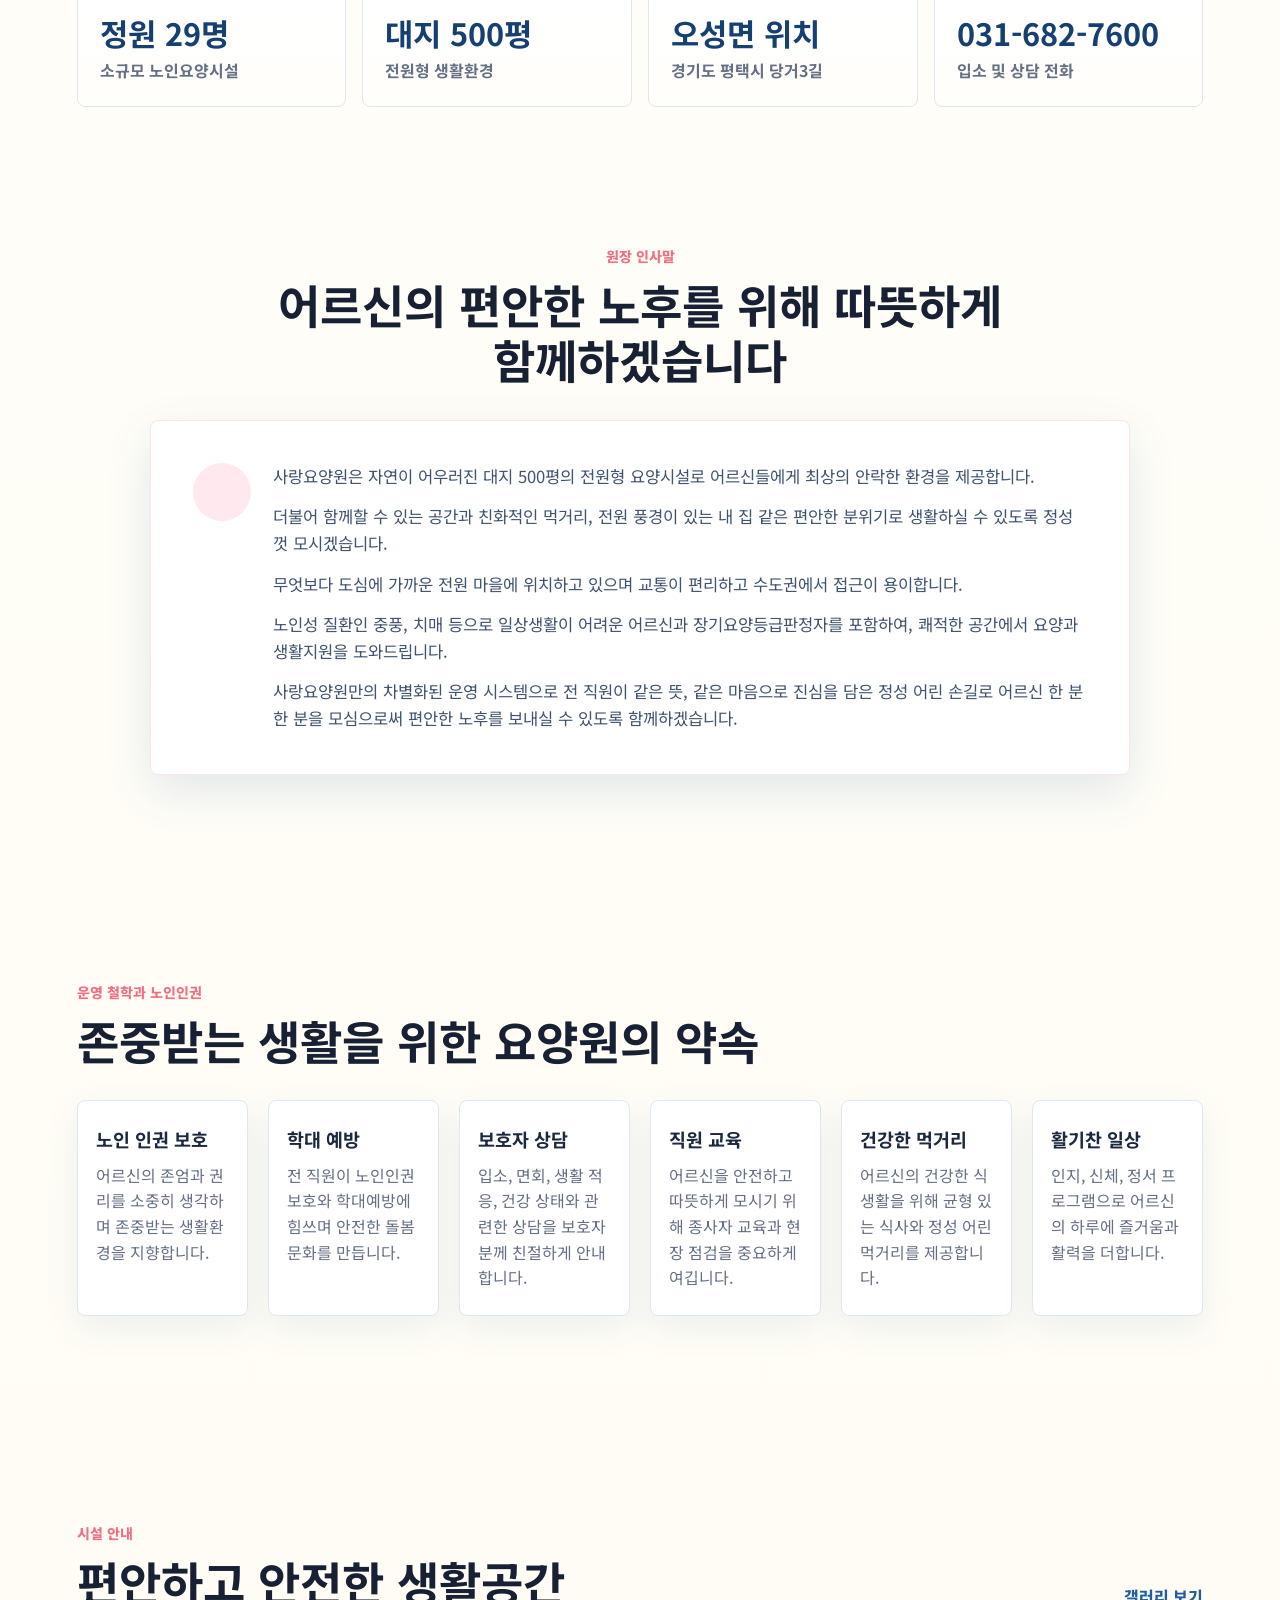
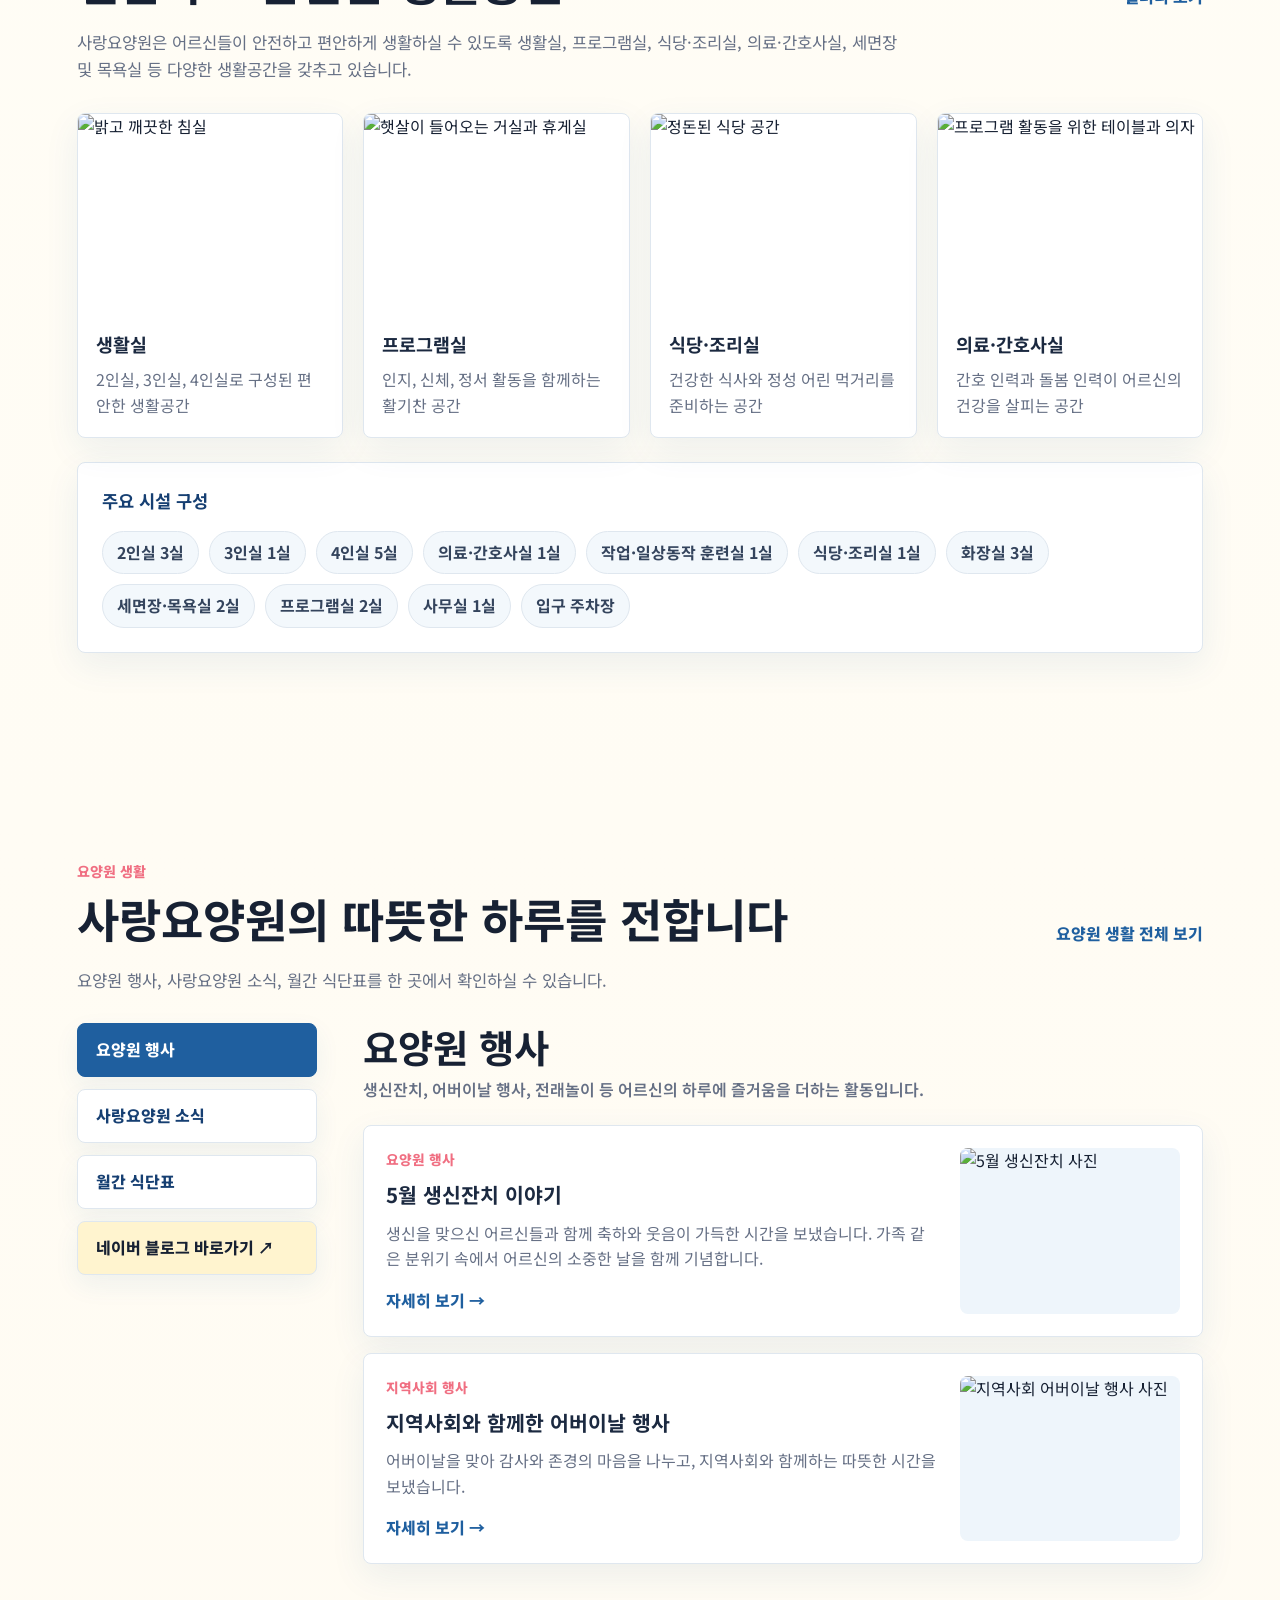
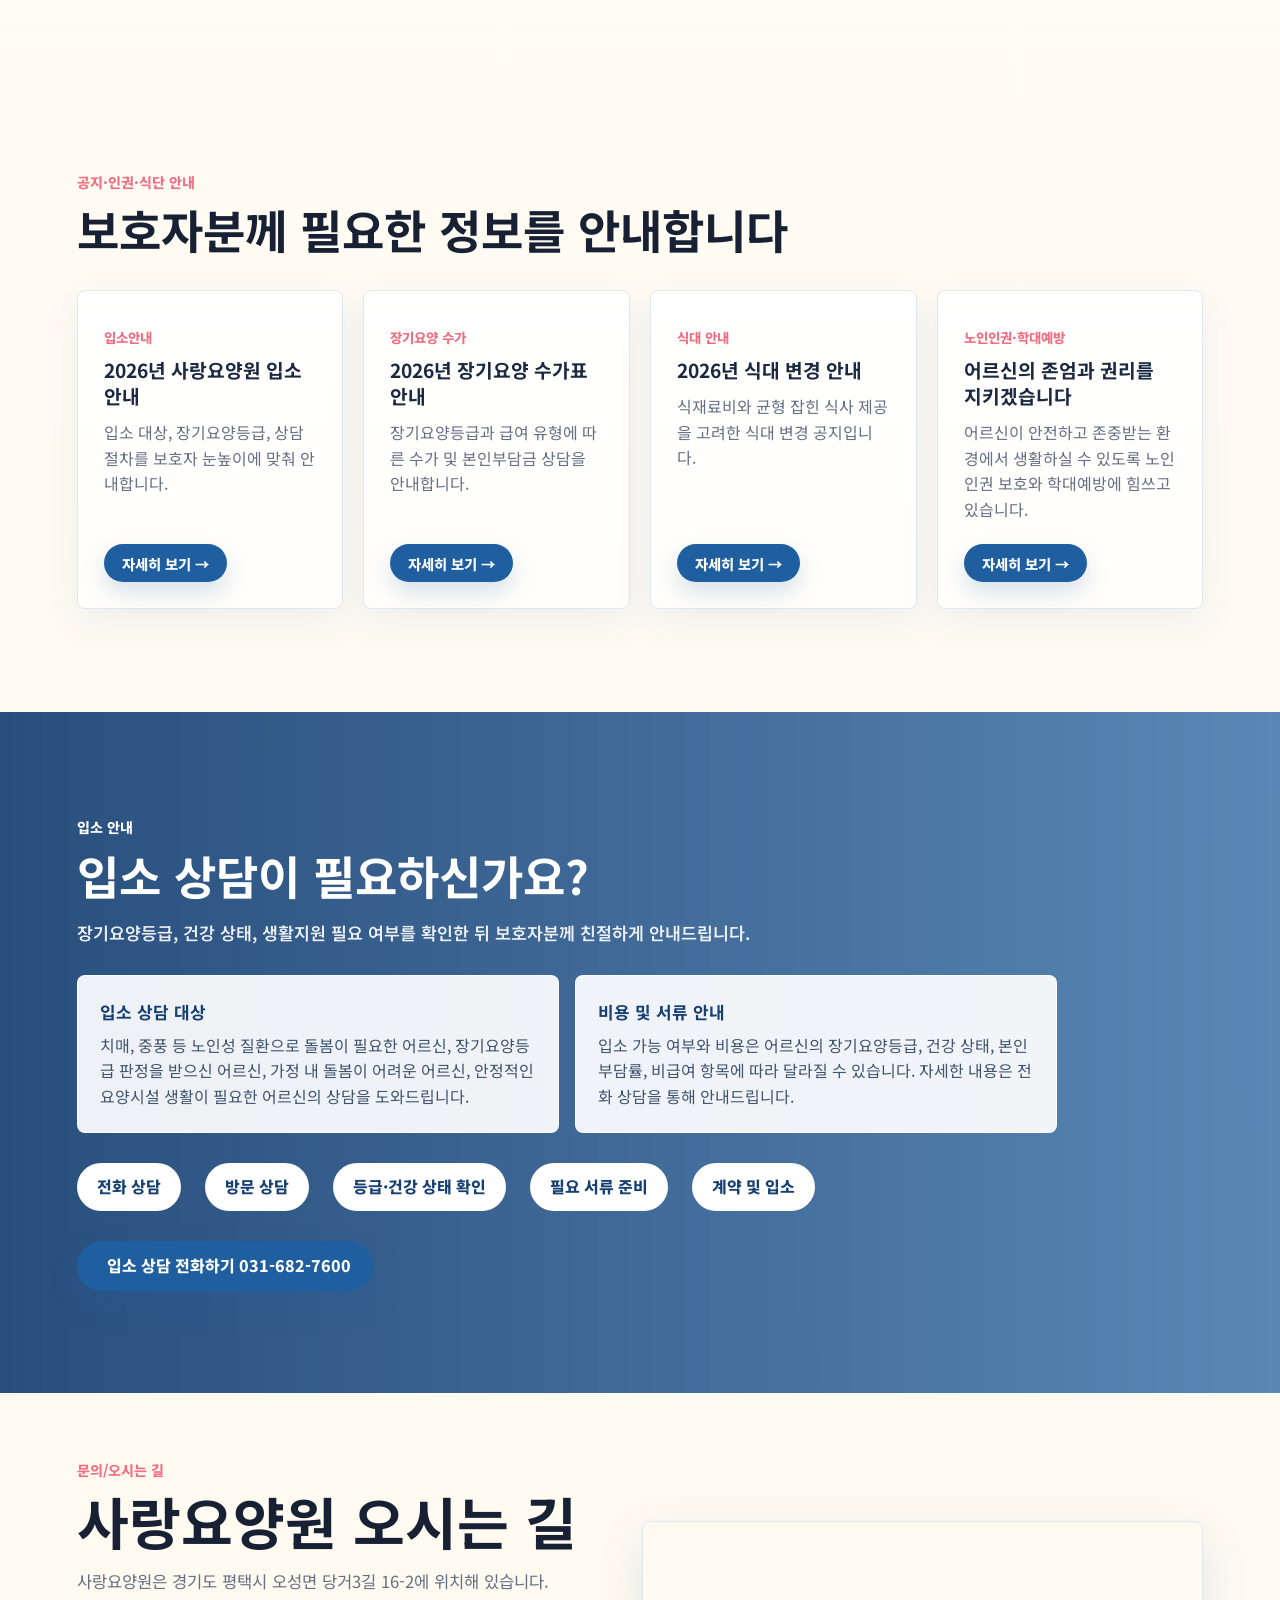
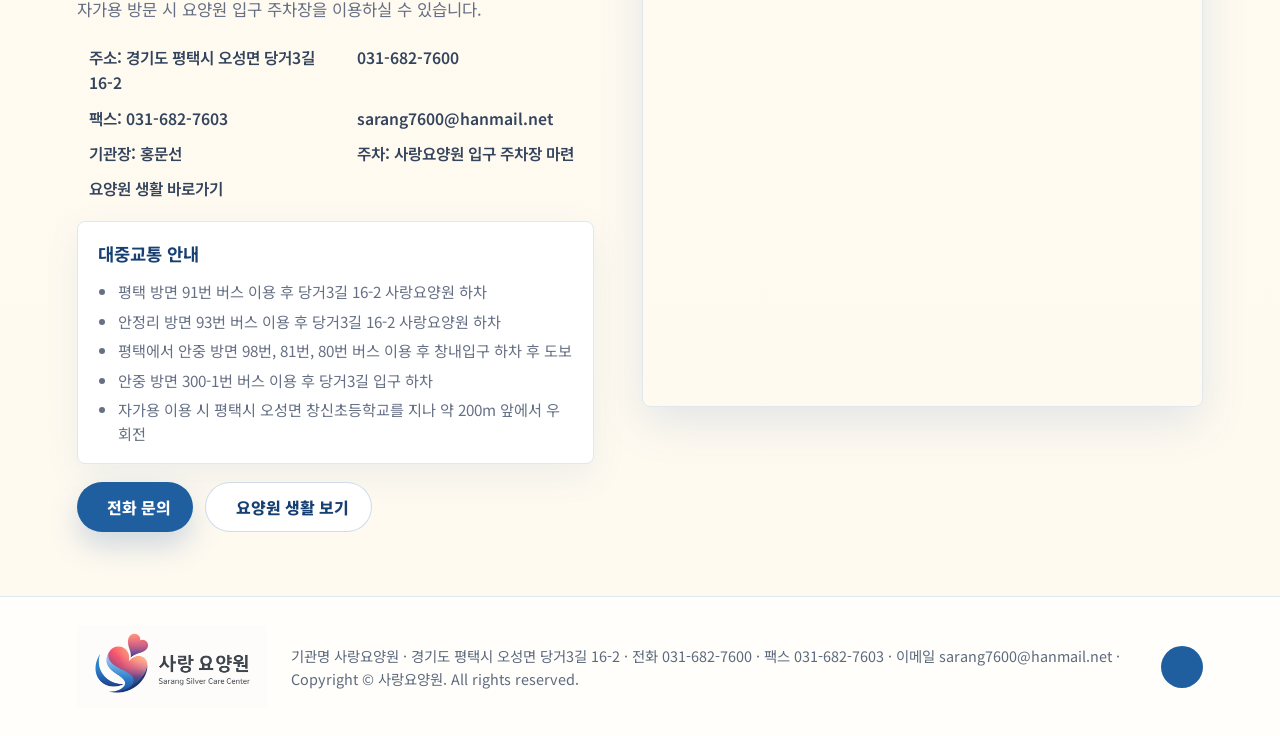
==== commit d19dc839: "Add July menu and refine headings" ====
--- a/index.html
+++ b/index.html
@@ -161,7 +161,7 @@
     <section class="section service-section" id="rights" aria-labelledby="service-title">
       <div class="section-heading">
         <span class="section-kicker">운영 철학과 노인인권</span>
-        <h2 id="service-title">존중받는 생활을 위한 사랑요양원의 약속</h2>
+        <h2 id="service-title">존중받는 생활을 위한 요양원의 약속</h2>
       </div>
       <div class="service-grid">
         <article class="service-item">
@@ -336,6 +336,15 @@
             <h2 id="monthly-menu-title">월간 식단표</h2>
             <p>어르신의 건강한 생활을 위해 월별 식단표와 식사 안내를 전합니다.</p>
           </div>
+          <article class="life-item">
+            <div class="life-item-copy">
+              <span>식단표</span>
+              <h3>7월 식단표</h3>
+              <p>2026년 7월 식단표를 통해 조식, 중식, 석식, 간식과 식재료 정보를 보호자분께 안내합니다.</p>
+              <a href="pages/july-menu.html">자세히 보기 →</a>
+            </div>
+            <img src="assets/july-menu-2026-01.png" alt="2026년 7월 식단표 이미지">
+          </article>
           <article class="life-item">
             <div class="life-item-copy">
               <span>식단표</span>
--- a/styles.css
+++ b/styles.css
@@ -548,6 +548,15 @@
   background: transparent;
 }
 
+.service-section .section-heading {
+  max-width: none;
+}
+
+.service-section h2 {
+  white-space: nowrap;
+  word-break: keep-all;
+}
+
 .service-grid {
   grid-template-columns: repeat(6, minmax(130px, 1fr));
 }
@@ -1131,6 +1140,19 @@
   border-radius: var(--radius);
 }
 
+.menu-image-stack {
+  display: grid;
+  gap: 18px;
+  margin-bottom: 26px;
+}
+
+.menu-image {
+  max-height: none;
+  margin: 0;
+  object-fit: contain;
+  background: var(--white);
+}
+
 .detail-list,
 .numbered-list {
   display: grid;
@@ -1250,11 +1272,13 @@
 }
 
 .life-hero h1 {
-  max-width: 900px;
+  max-width: none;
   margin: 10px 0 14px;
   color: var(--ink);
-  font-size: clamp(2.4rem, 6vw, 4.8rem);
+  font-size: clamp(2.35rem, 5.2vw, 4.55rem);
   line-height: 1.08;
+  white-space: nowrap;
+  word-break: keep-all;
 }
 
 .life-hero p {
@@ -1579,7 +1603,15 @@
     grid-template-columns: 1fr;
   }
 
+  .life-hero h1 {
+    white-space: normal;
+  }
+
   .notice-section h2 {
+    white-space: normal;
+  }
+
+  .service-section h2 {
     white-space: normal;
   }
 }
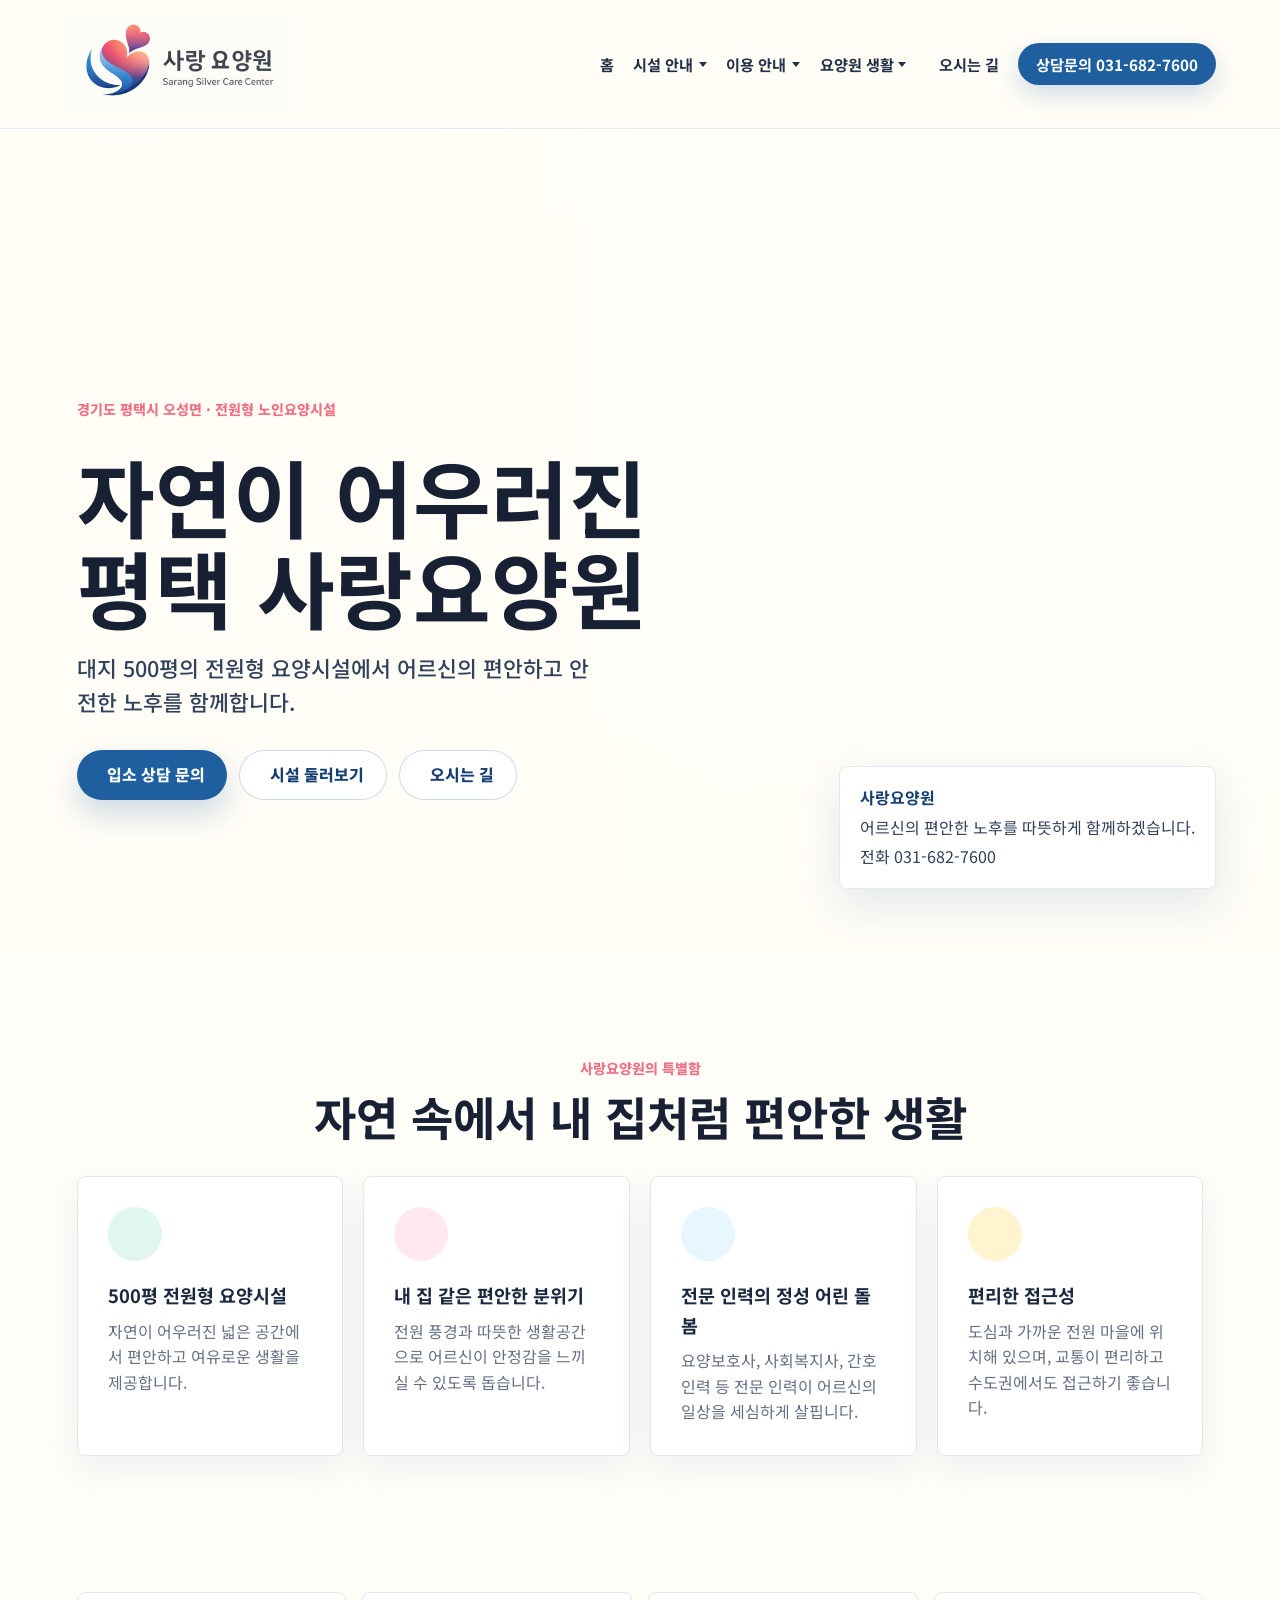
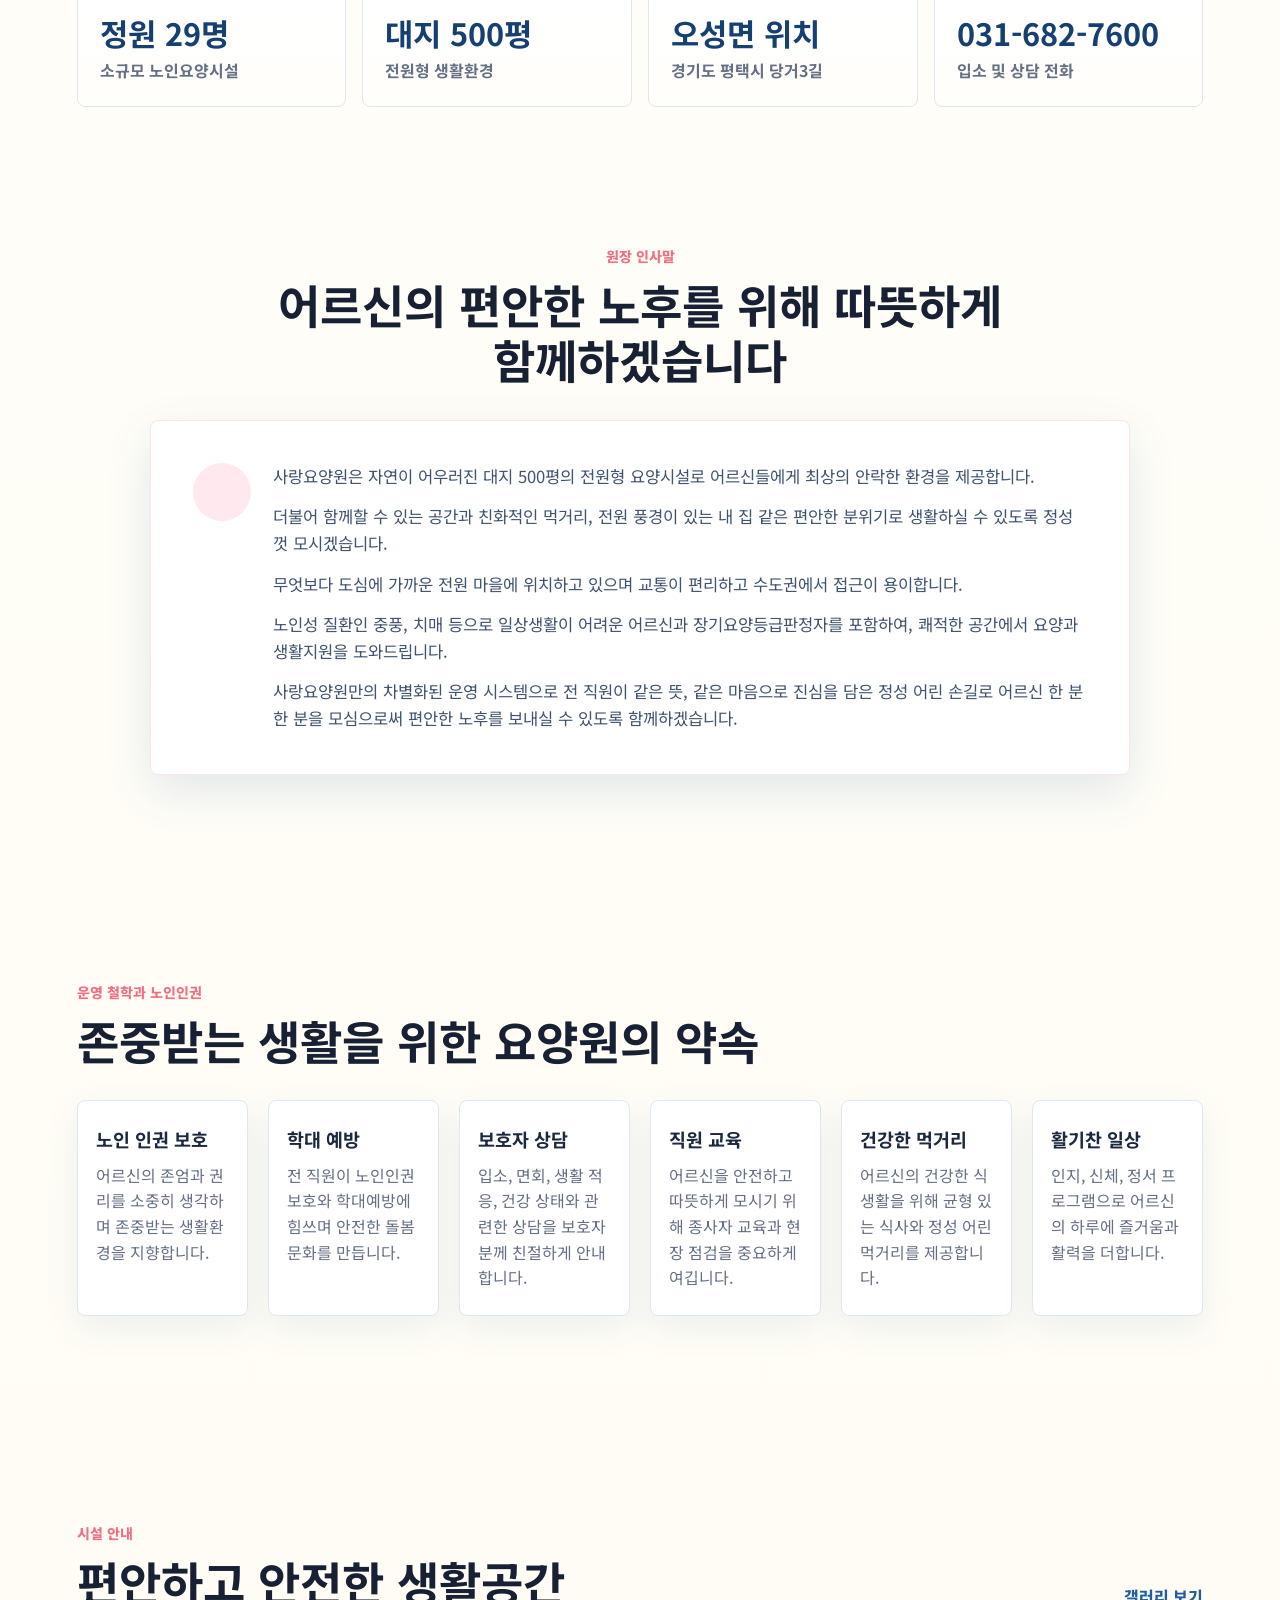
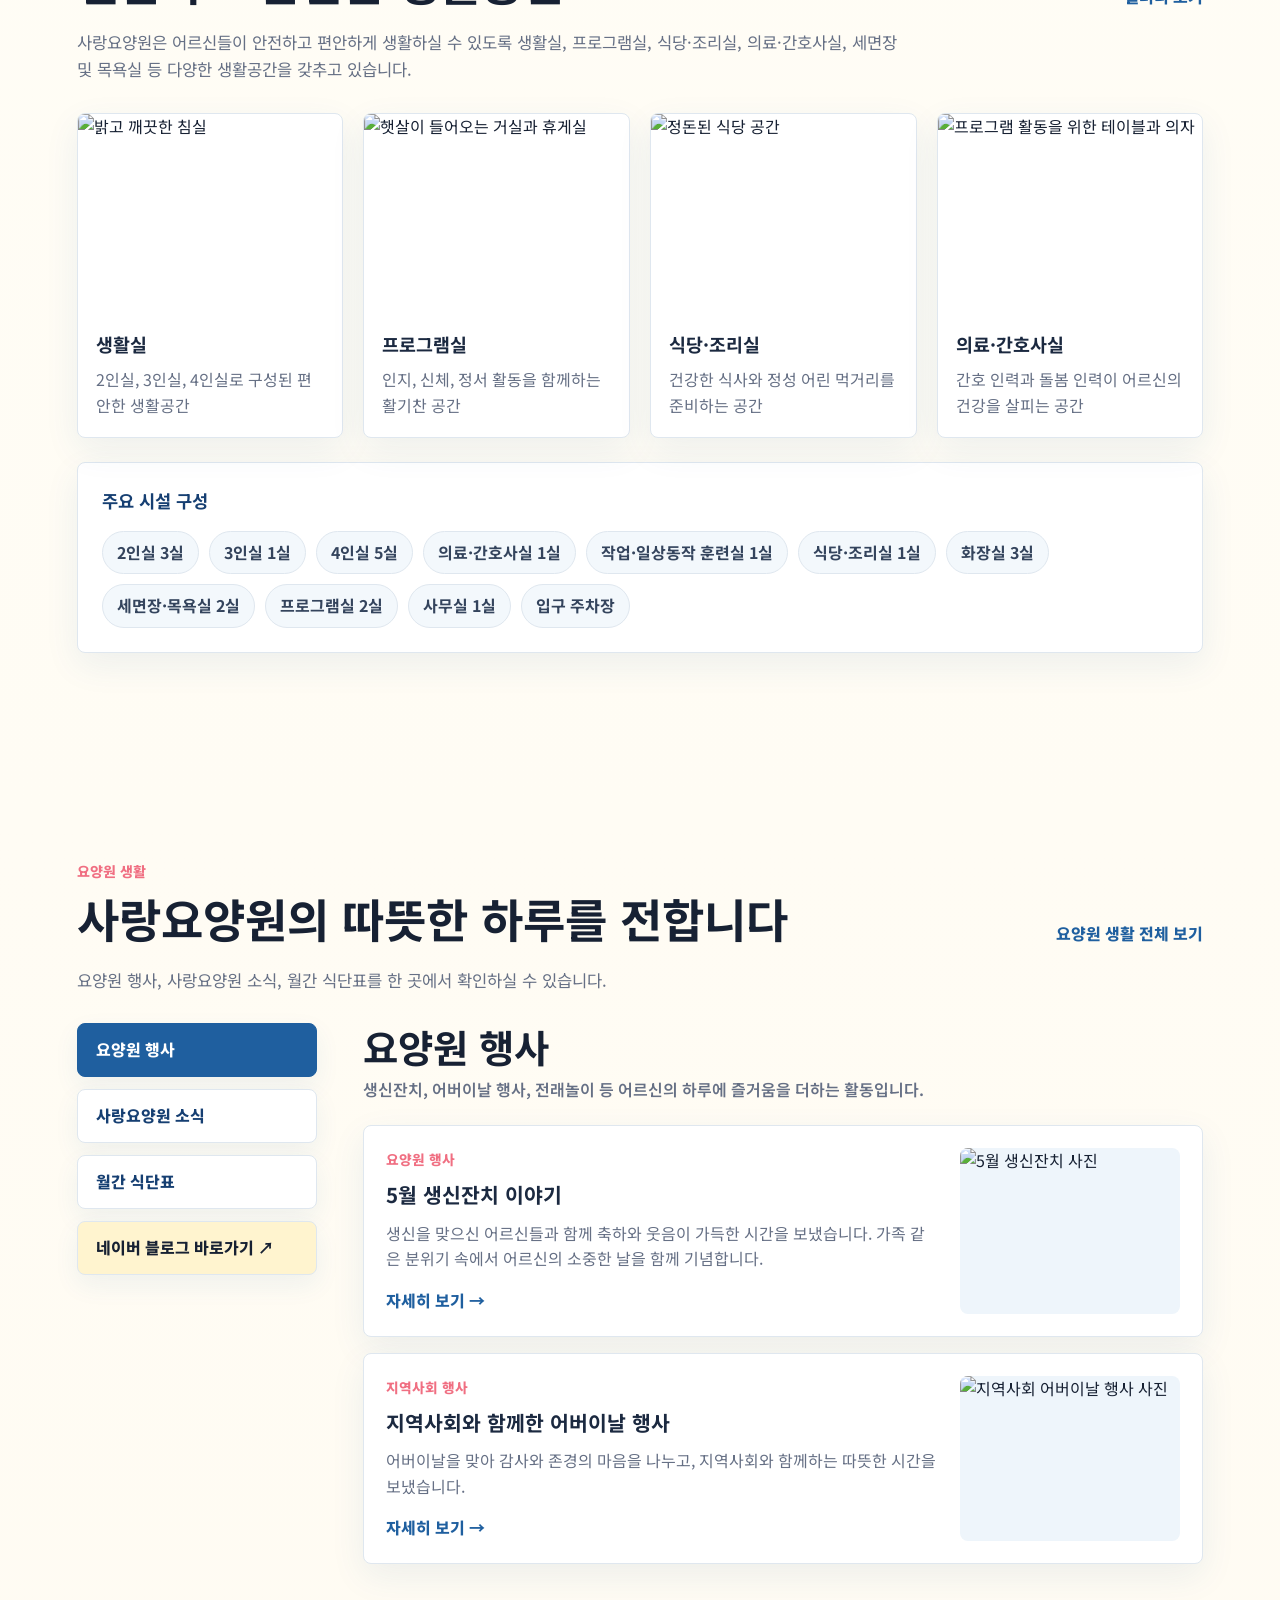
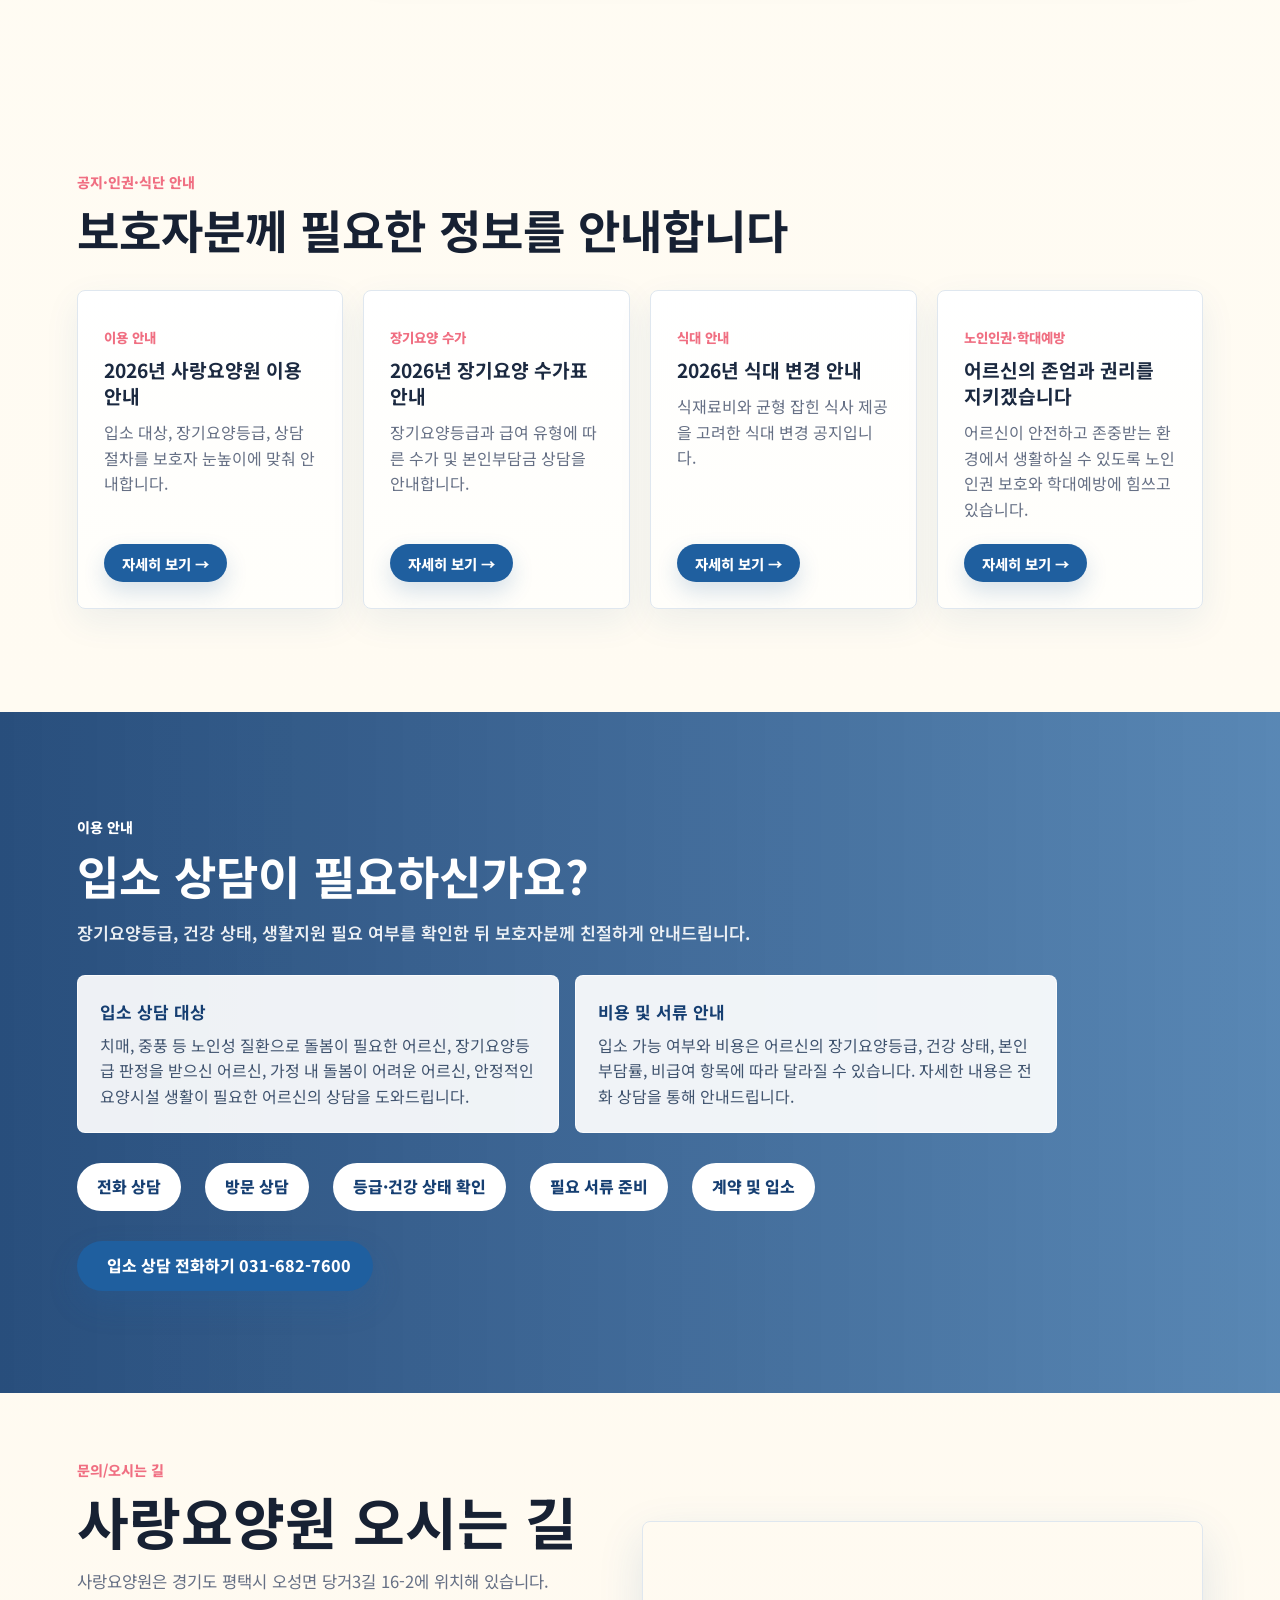
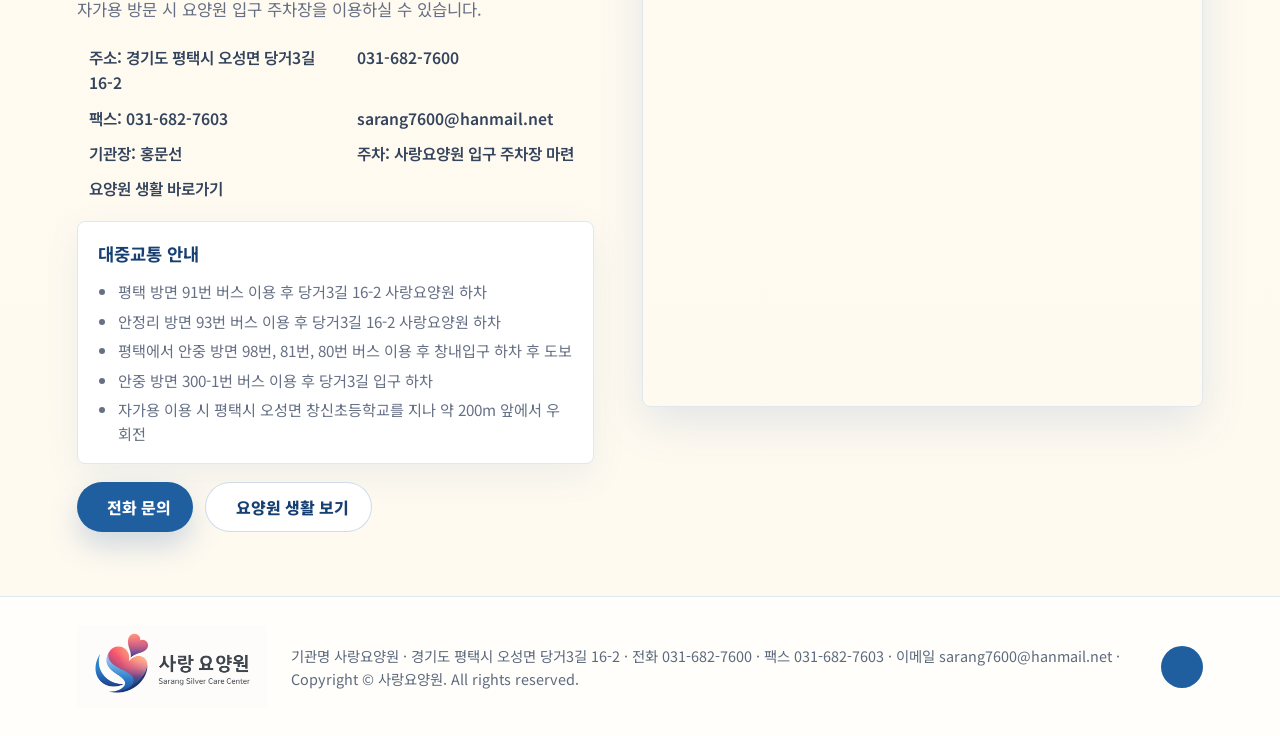
==== commit 22dc511f: "Rename admission guide labels to use guide" ====
--- a/index.html
+++ b/index.html
@@ -39,10 +39,10 @@
         </div>
       </div>
       <div class="nav-dropdown">
-        <button class="nav-dropdown-toggle" type="button" aria-expanded="false">입소 안내</button>
+        <button class="nav-dropdown-toggle" type="button" aria-expanded="false">이용 안내</button>
         <div class="nav-dropdown-menu" hidden>
-          <a href="admission-guide.html">입소 안내 전체</a>
-          <a href="#admission">입소 절차</a>
+          <a href="admission-guide.html">이용 안내 전체</a>
+          <a href="#admission">이용 절차</a>
           <a href="pages/long-term-care-fee.html">장기요양 수가</a>
           <a href="pages/meal-cost-notice.html">식대 안내</a>
         </div>
@@ -375,8 +375,8 @@
       <div class="notice-grid">
         <a class="notice-card" href="admission-guide.html">
           <i data-lucide="clipboard-list"></i>
-          <span>입소안내</span>
-          <strong>2026년 사랑요양원 입소안내</strong>
+          <span>이용 안내</span>
+          <strong>2026년 사랑요양원 이용 안내</strong>
           <p>입소 대상, 장기요양등급, 상담 절차를 보호자 눈높이에 맞춰 안내합니다.</p>
           <span class="notice-more">자세히 보기 →</span>
         </a>
@@ -406,7 +406,7 @@
 
     <section class="admission-band" id="admission" aria-labelledby="admission-title">
       <div class="admission-content">
-        <span class="section-kicker">입소 안내</span>
+        <span class="section-kicker">이용 안내</span>
         <h2 id="admission-title">입소 상담이 필요하신가요?</h2>
         <p class="admission-lead">장기요양등급, 건강 상태, 생활지원 필요 여부를 확인한 뒤 보호자분께 친절하게 안내드립니다.</p>
         <div class="admission-details">
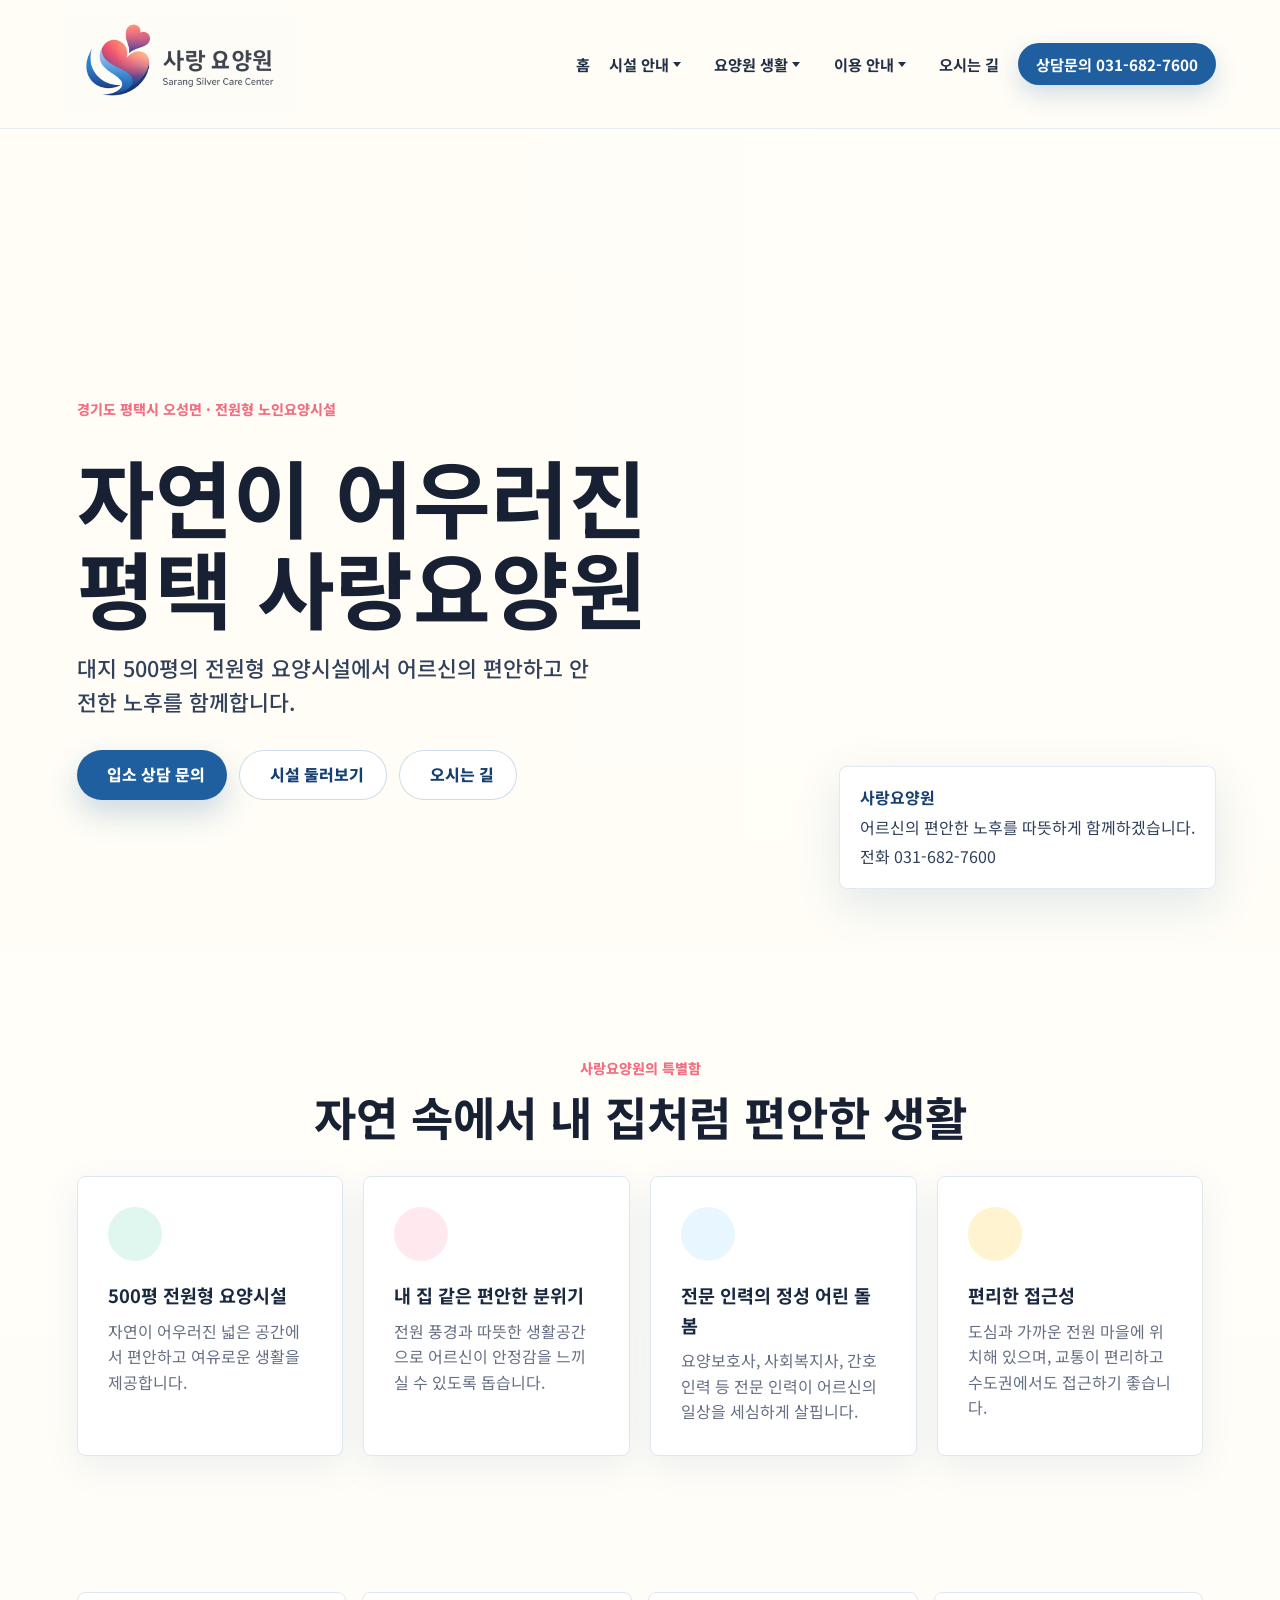
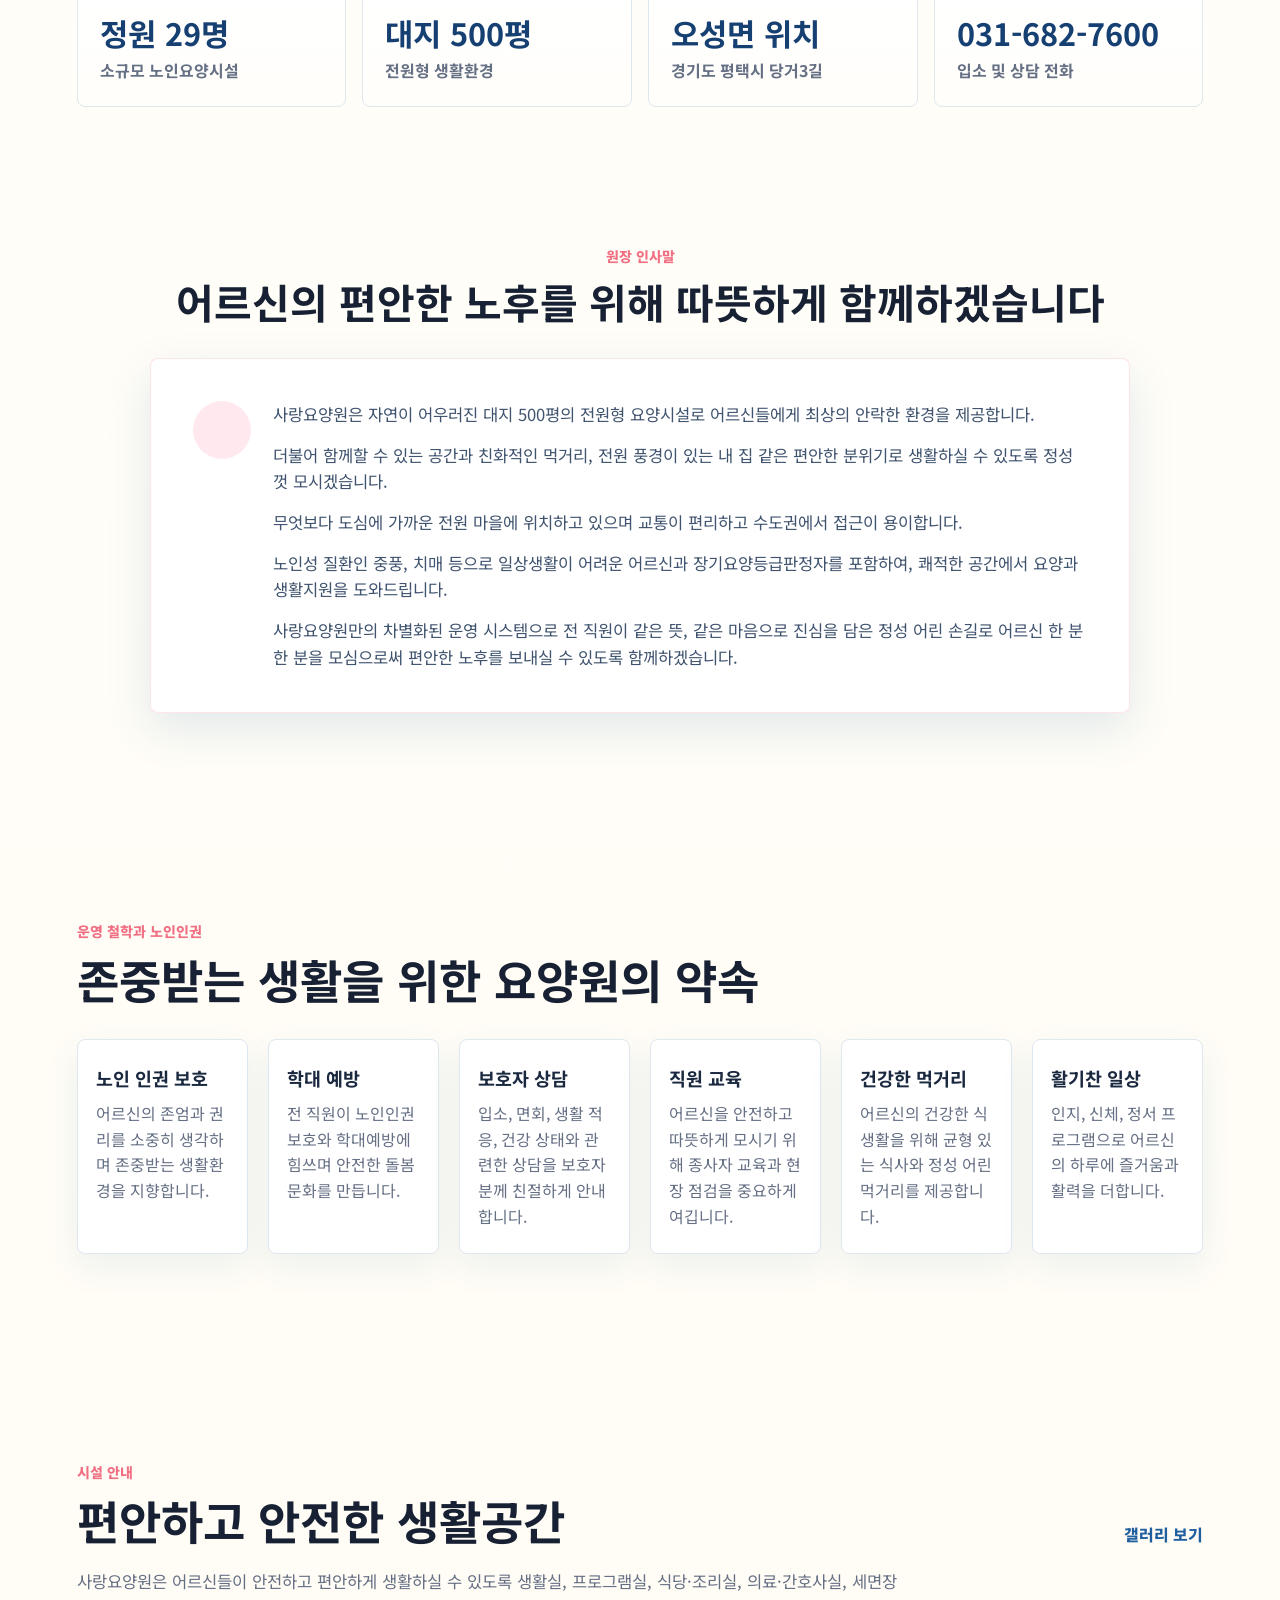
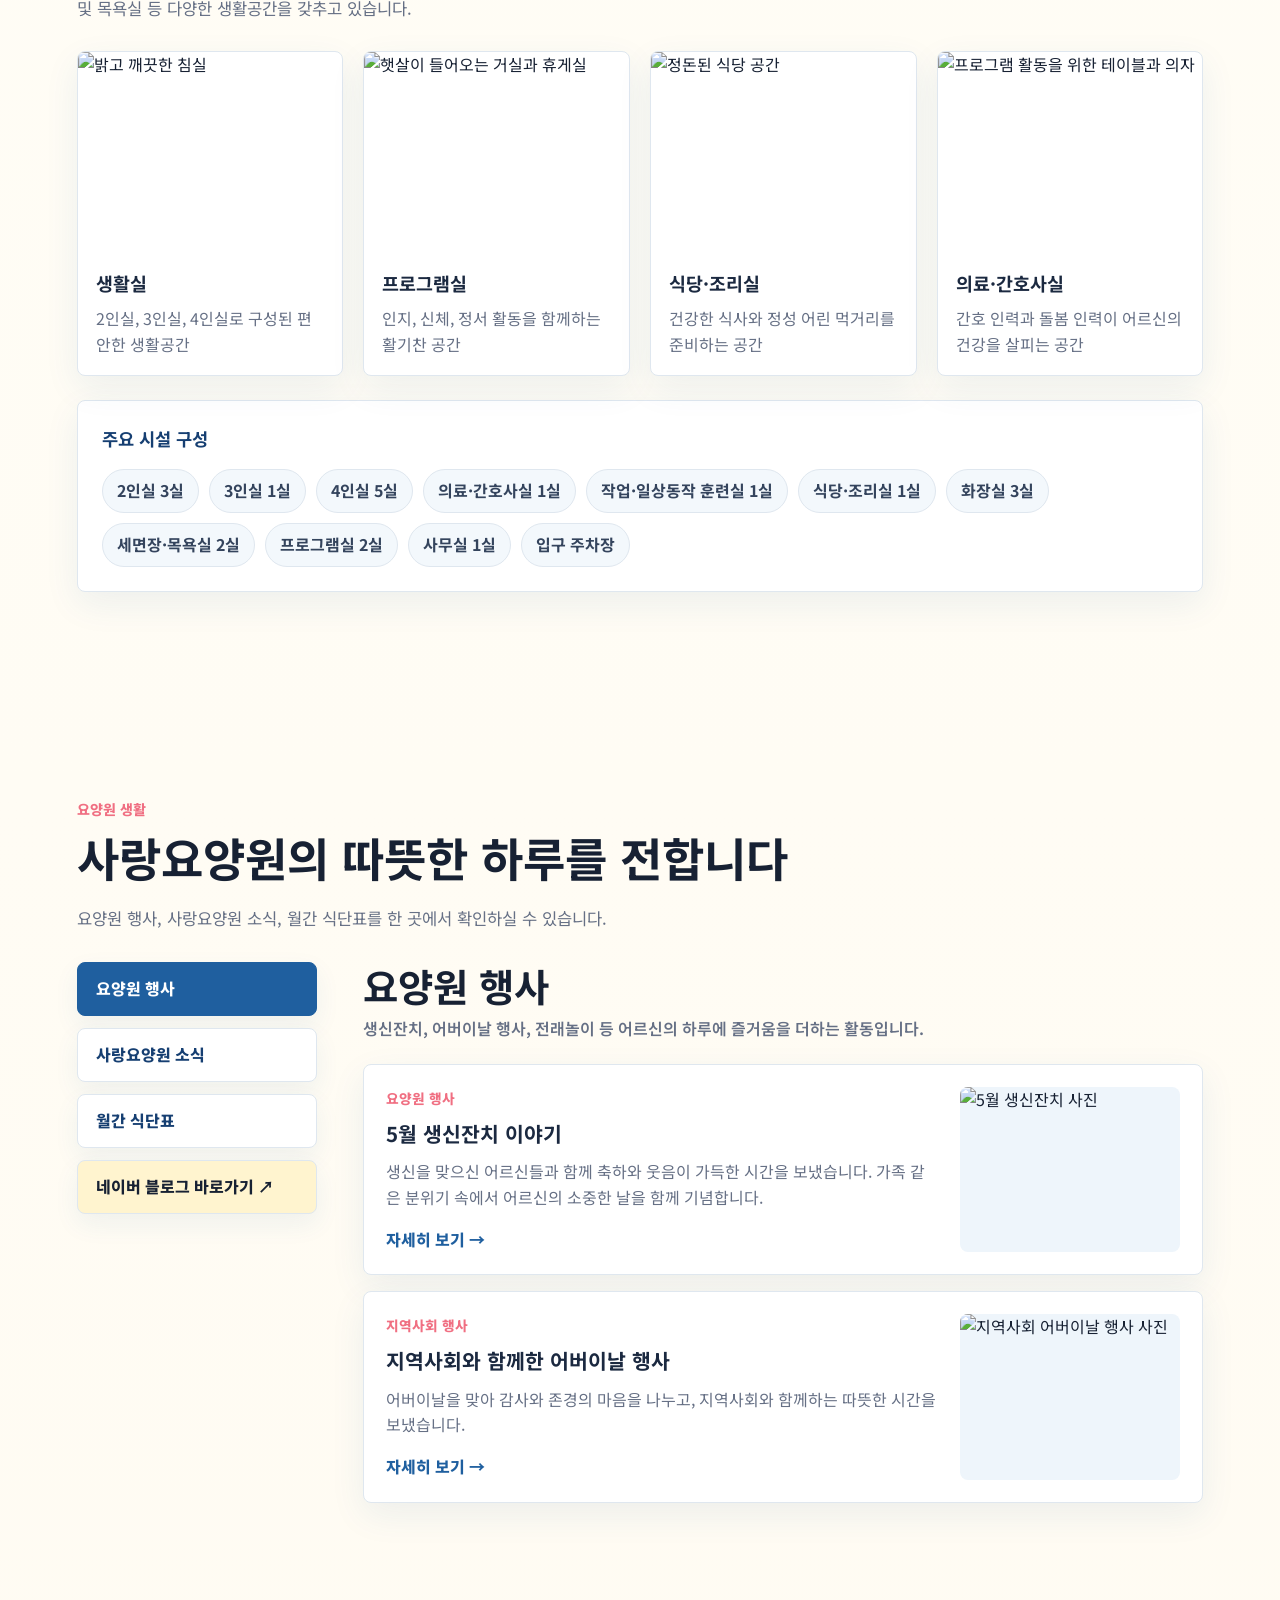
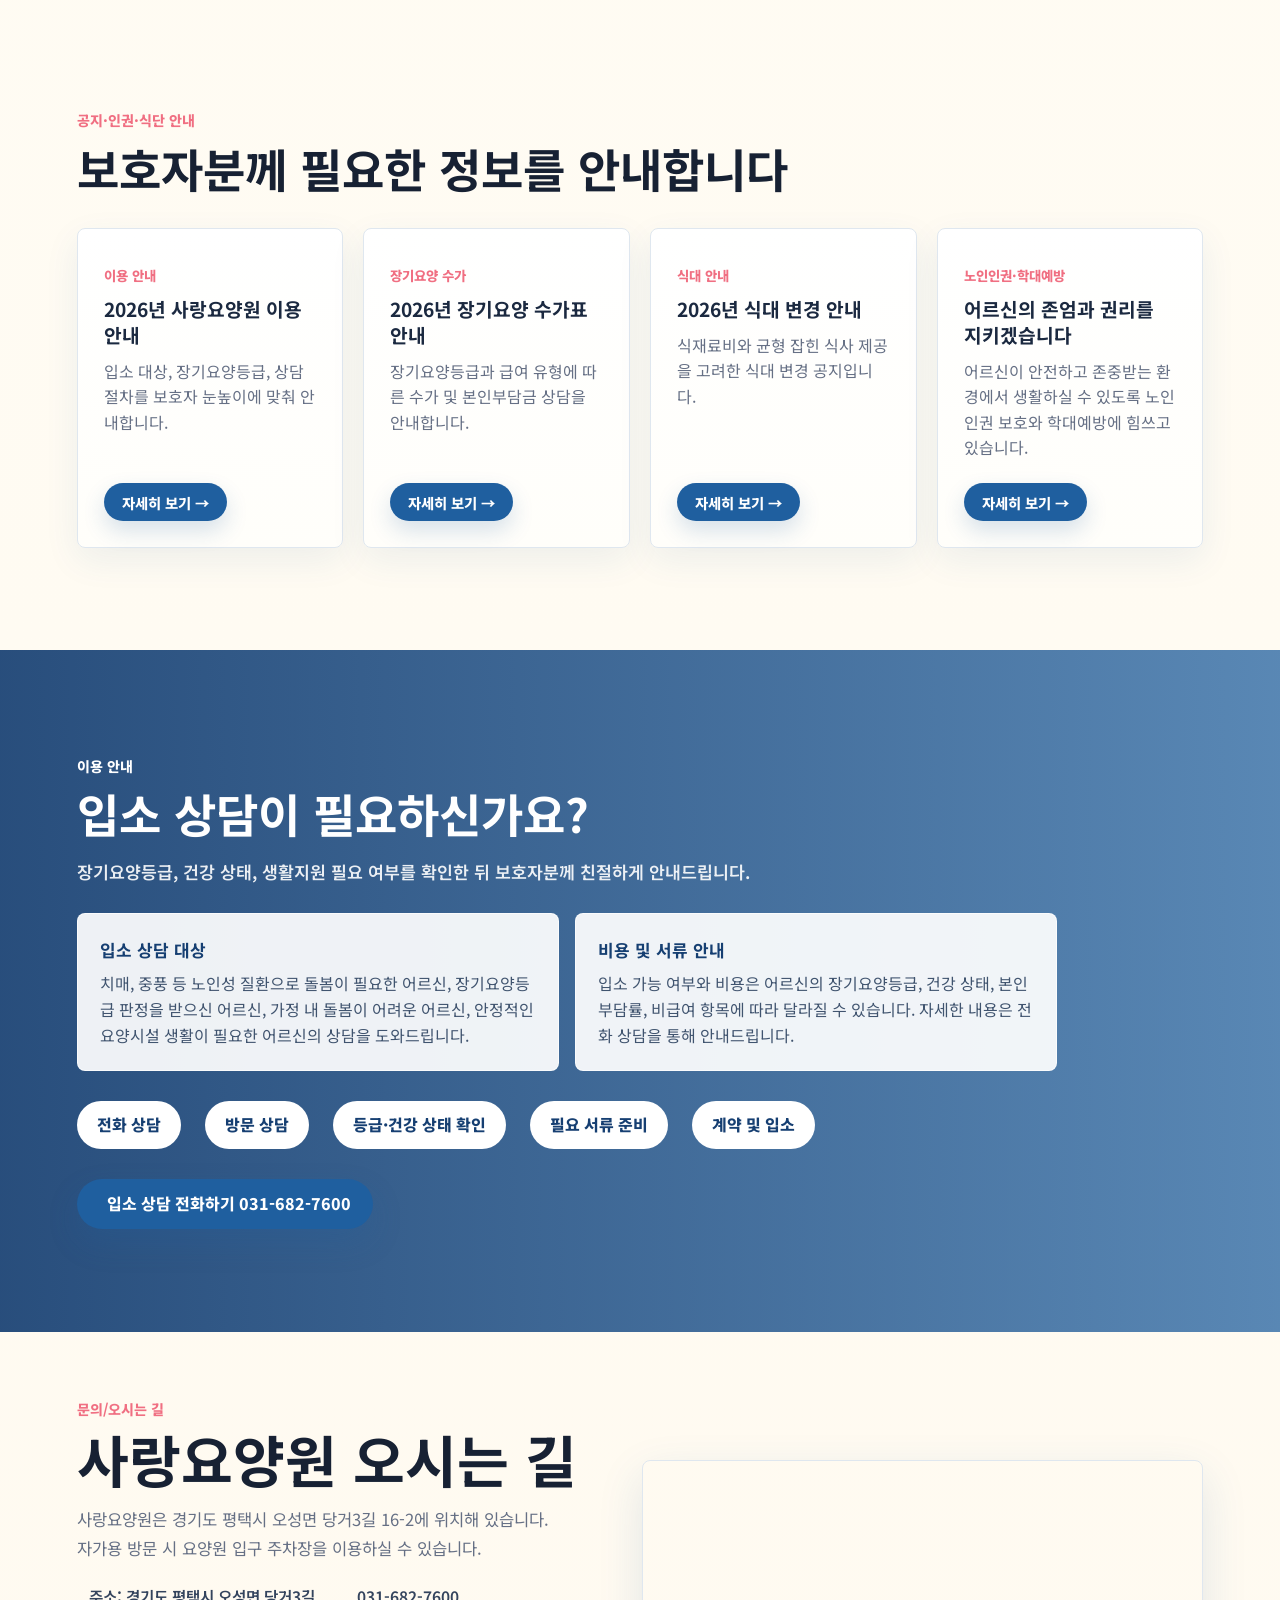
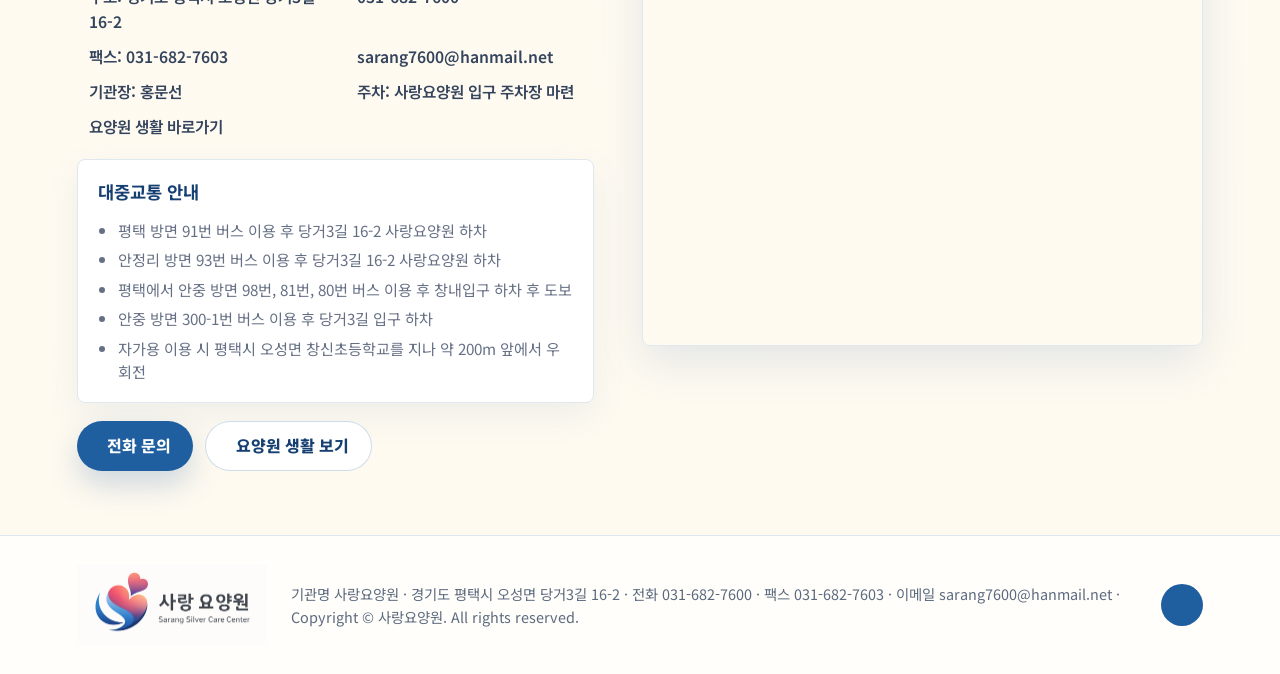
==== commit f4f765ad: "Update navigation and home life content" ====
--- a/index.html
+++ b/index.html
@@ -29,22 +29,14 @@
 
     <nav class="primary-nav" id="primary-menu" aria-label="주요 메뉴">
       <a href="#home">홈</a>
-      <div class="nav-dropdown">
-        <button class="nav-dropdown-toggle" type="button" aria-expanded="false">시설 안내</button>
+      <div class="nav-dropdown nav-dropdown-split">
+        <a class="nav-dropdown-main" href="#facility">시설 안내</a>
+        <button class="nav-dropdown-toggle nav-dropdown-arrow" type="button" aria-label="시설 안내 세부 메뉴 열기" aria-expanded="false"></button>
         <div class="nav-dropdown-menu" hidden>
           <a href="#facility">시설 안내</a>
           <a href="#facility">생활실</a>
           <a href="#facility">프로그램실</a>
           <a href="#facility">식당·조리실</a>
-        </div>
-      </div>
-      <div class="nav-dropdown">
-        <button class="nav-dropdown-toggle" type="button" aria-expanded="false">이용 안내</button>
-        <div class="nav-dropdown-menu" hidden>
-          <a href="admission-guide.html">이용 안내 전체</a>
-          <a href="#admission">이용 절차</a>
-          <a href="pages/long-term-care-fee.html">장기요양 수가</a>
-          <a href="pages/meal-cost-notice.html">식대 안내</a>
         </div>
       </div>
       <div class="nav-dropdown nav-dropdown-split">
@@ -55,6 +47,16 @@
           <a href="#sarang-news">사랑요양원 소식</a>
           <a href="#monthly-menu">월간 식단표</a>
           <a href="https://blog.naver.com/moonsun8219" target="_blank" rel="noopener">네이버 블로그 바로가기 ↗</a>
+        </div>
+      </div>
+      <div class="nav-dropdown nav-dropdown-split">
+        <a class="nav-dropdown-main" href="#admission">이용 안내</a>
+        <button class="nav-dropdown-toggle nav-dropdown-arrow" type="button" aria-label="이용 안내 세부 메뉴 열기" aria-expanded="false"></button>
+        <div class="nav-dropdown-menu" hidden>
+          <a href="admission-guide.html">이용 안내 전체</a>
+          <a href="#admission">이용 절차</a>
+          <a href="pages/long-term-care-fee.html">장기요양 수가</a>
+          <a href="pages/meal-cost-notice.html">식대 안내</a>
         </div>
       </div>
       <a href="#contact">오시는 길</a>
@@ -260,7 +262,6 @@
           <span class="section-kicker">요양원 생활</span>
           <h2 id="home-life-title">사랑요양원의 따뜻한 하루를 전합니다</h2>
         </div>
-        <a class="small-link" href="life.html">요양원 생활 전체 보기</a>
       </div>
       <p class="section-description">요양원 행사, 사랑요양원 소식, 월간 식단표를 한 곳에서 확인하실 수 있습니다.</p>
     <section class="life-board" aria-label="요양원 생활 정보">
@@ -449,7 +450,7 @@
           <li><i data-lucide="mail"></i><a href="mailto:sarang7600@hanmail.net">sarang7600@hanmail.net</a></li>
           <li><i data-lucide="user-round"></i><span>기관장: 홍문선</span></li>
           <li><i data-lucide="circle-parking"></i><span>주차: 사랑요양원 입구 주차장 마련</span></li>
-          <li><i data-lucide="book-open"></i><a href="life.html">요양원 생활 바로가기</a></li>
+          <li><i data-lucide="book-open"></i><a href="#life">요양원 생활 바로가기</a></li>
         </ul>
         <div class="transport-box">
           <h3>대중교통 안내</h3>
@@ -466,7 +467,7 @@
             <i data-lucide="phone-call"></i>
             전화 문의
           </a>
-          <a class="button button-secondary" href="life.html">
+          <a class="button button-secondary" href="#life">
             <i data-lucide="book-open"></i>
             요양원 생활 보기
           </a>
--- a/styles.css
+++ b/styles.css
@@ -495,6 +495,15 @@
   background: transparent;
 }
 
+.greeting-section .section-heading {
+  max-width: 1040px;
+}
+
+.greeting-section h2 {
+  font-size: clamp(1.85rem, 3.2vw, 2.8rem);
+  word-break: keep-all;
+}
+
 .greeting-card {
   display: grid;
   grid-template-columns: auto minmax(0, 1fr);
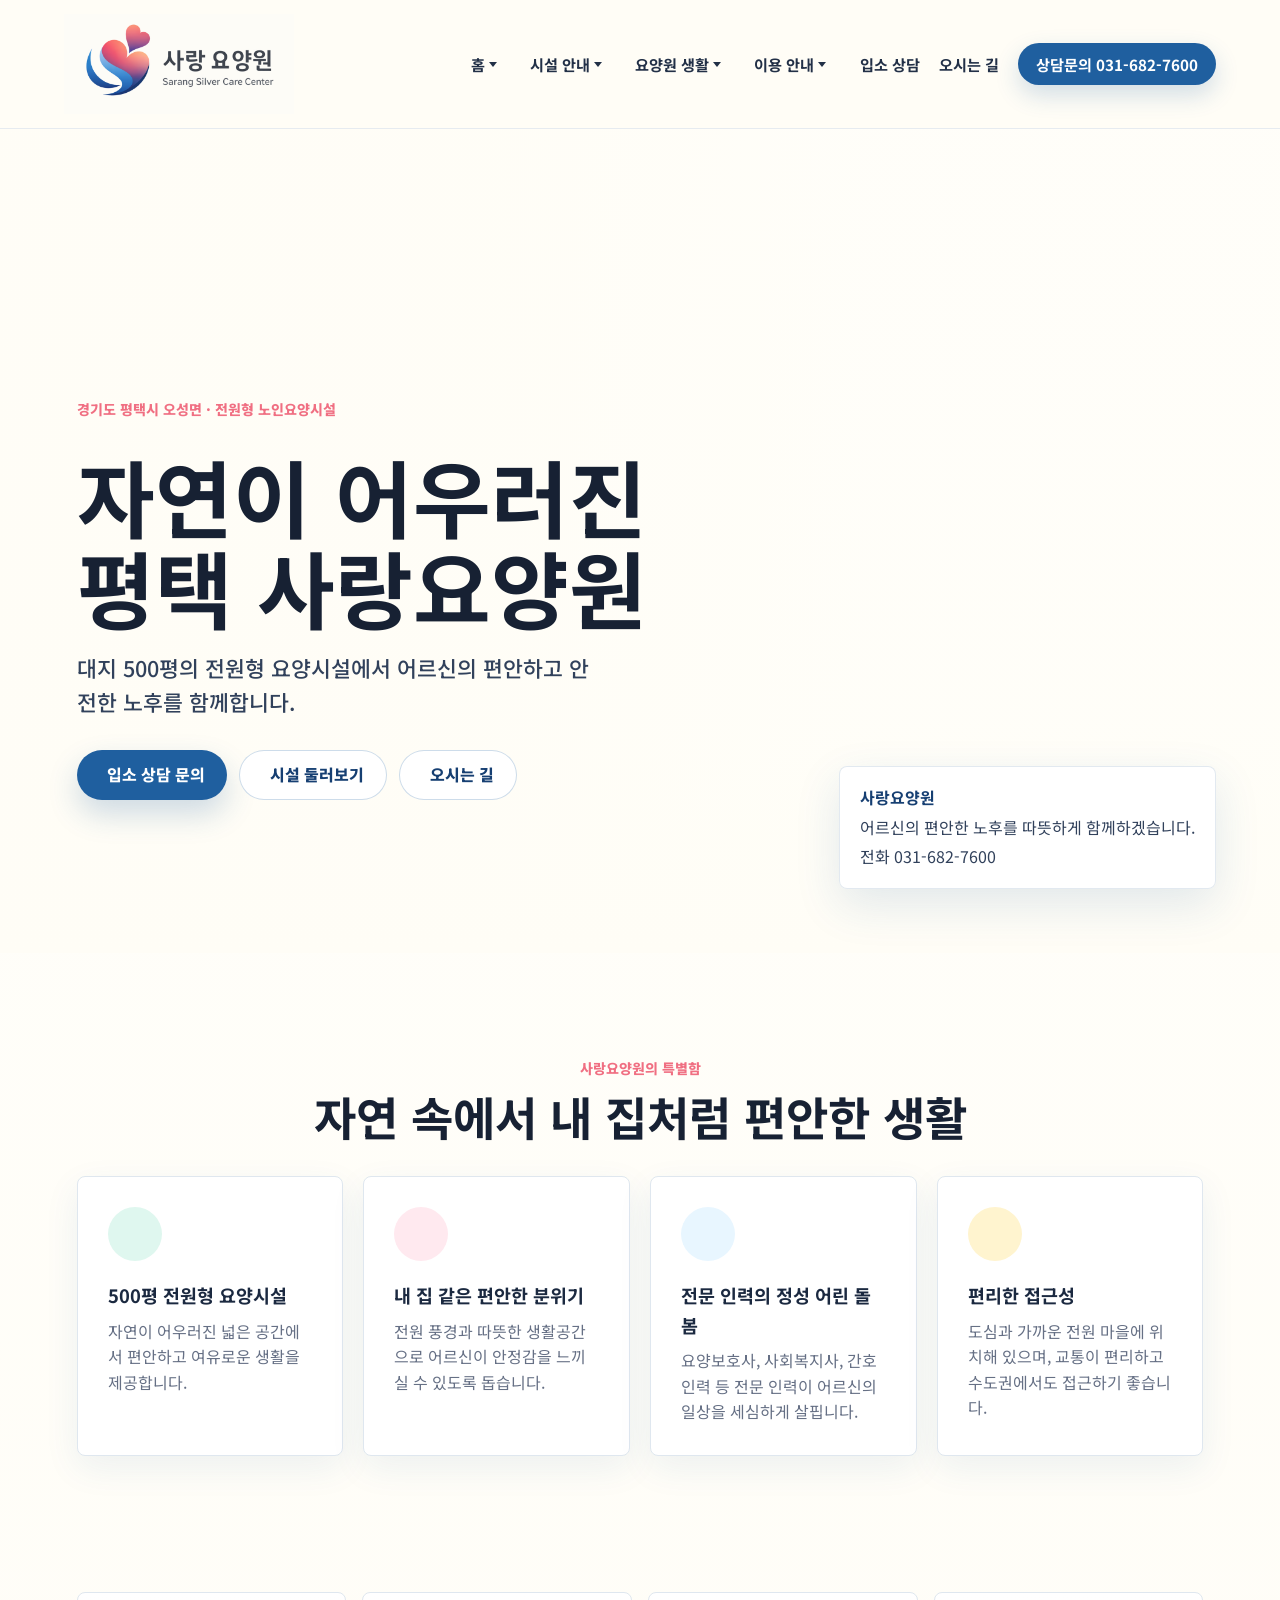
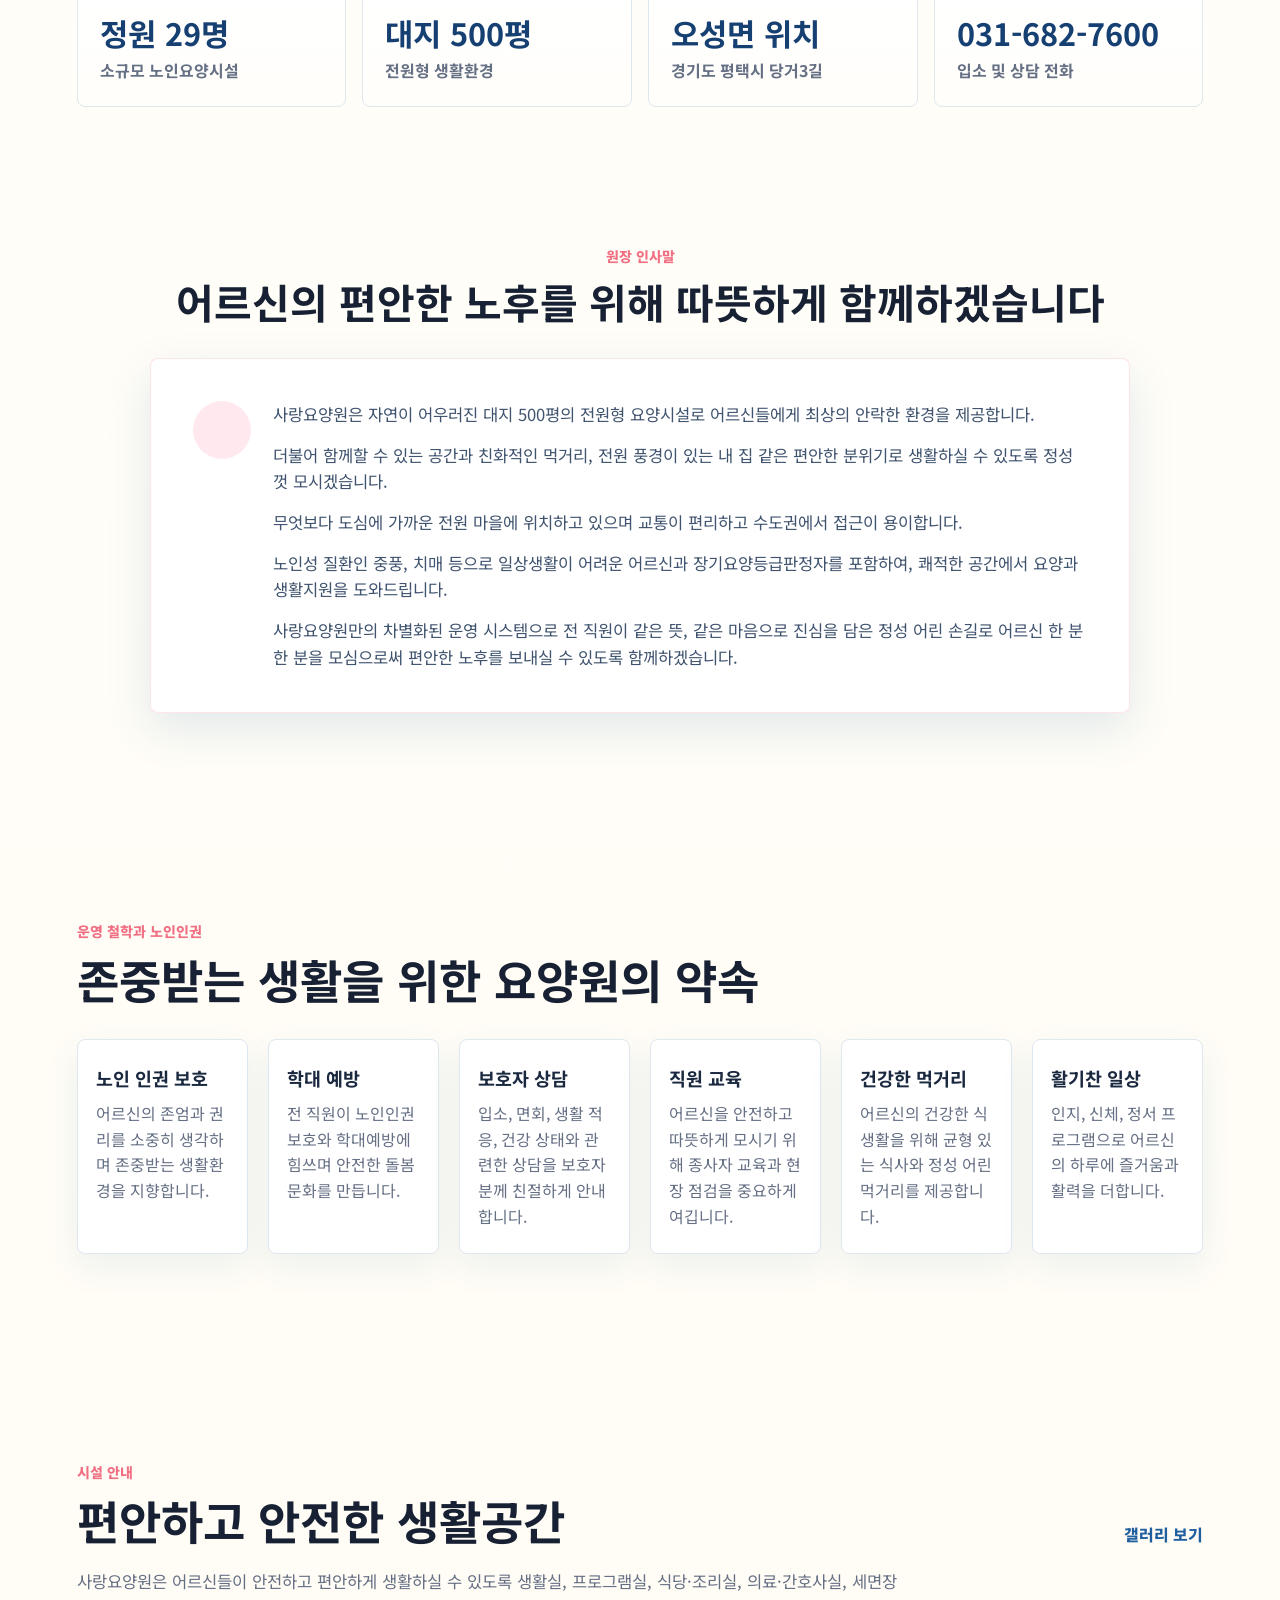
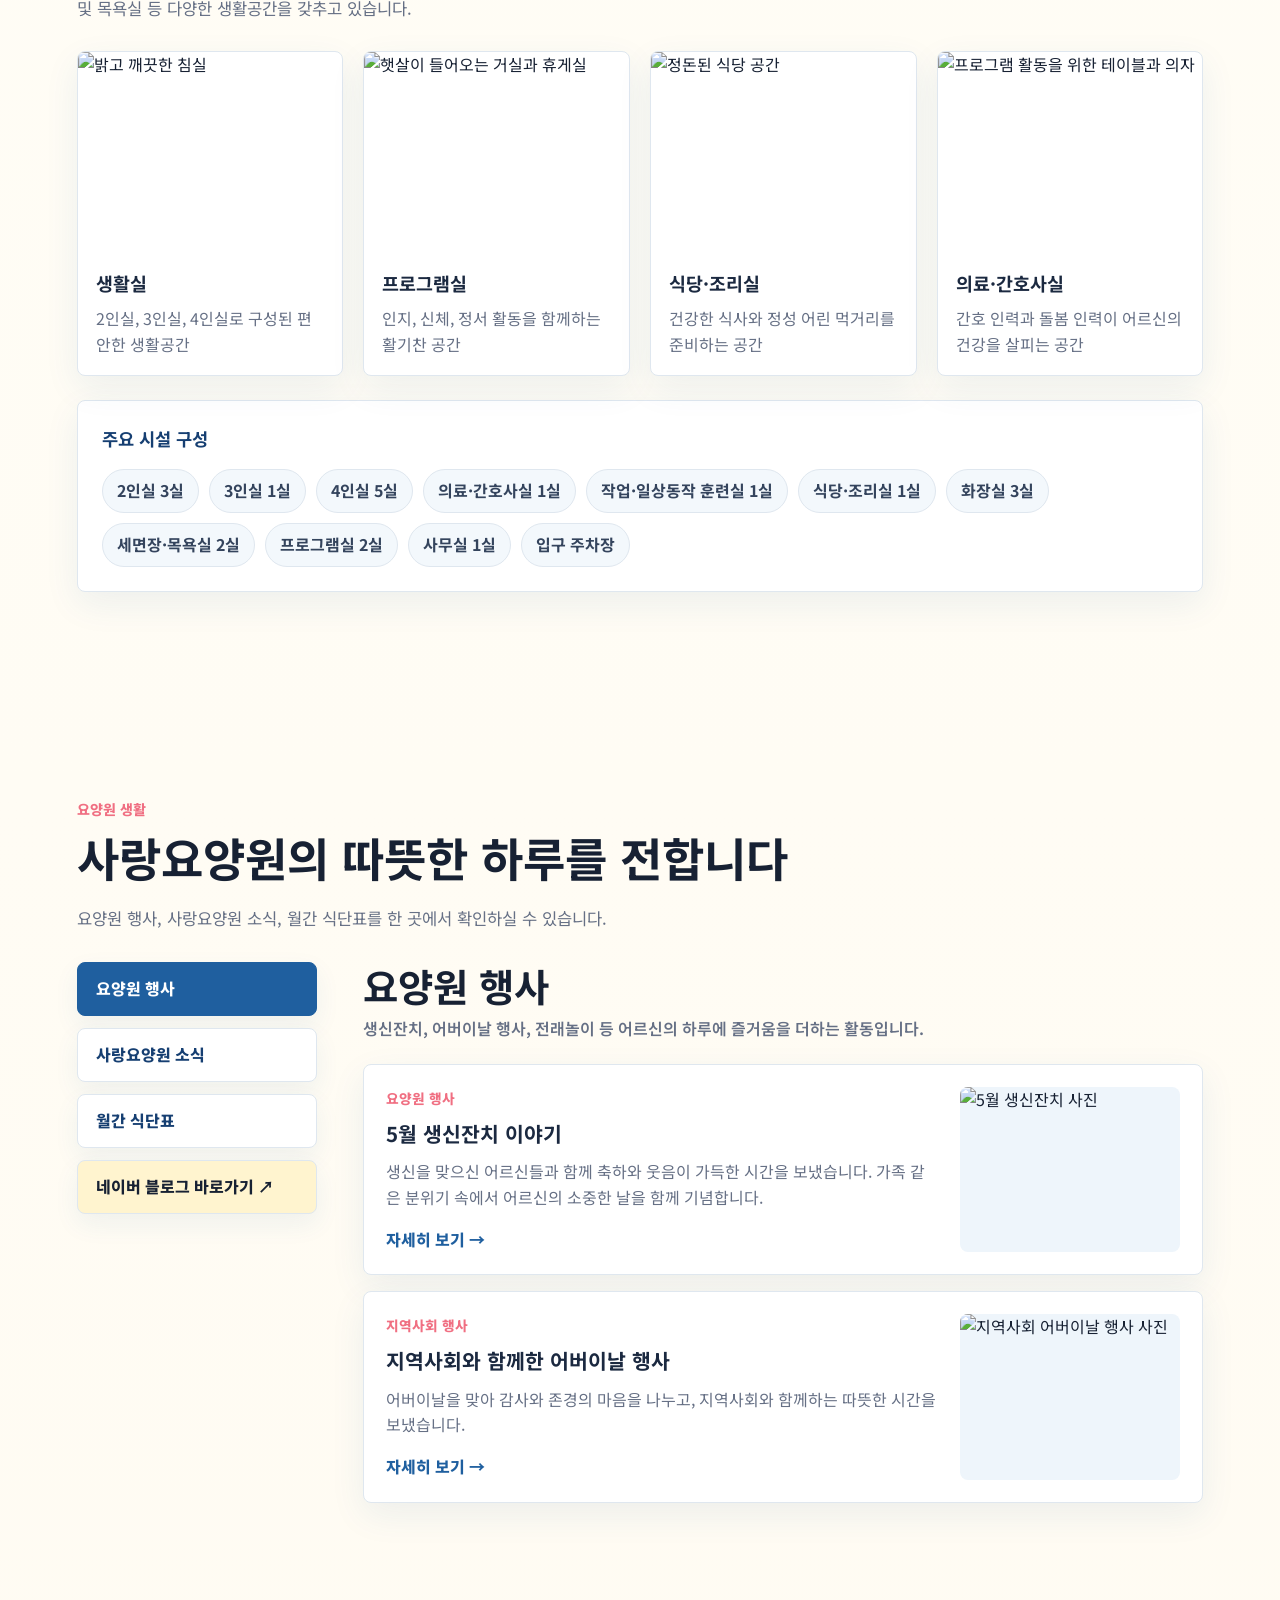
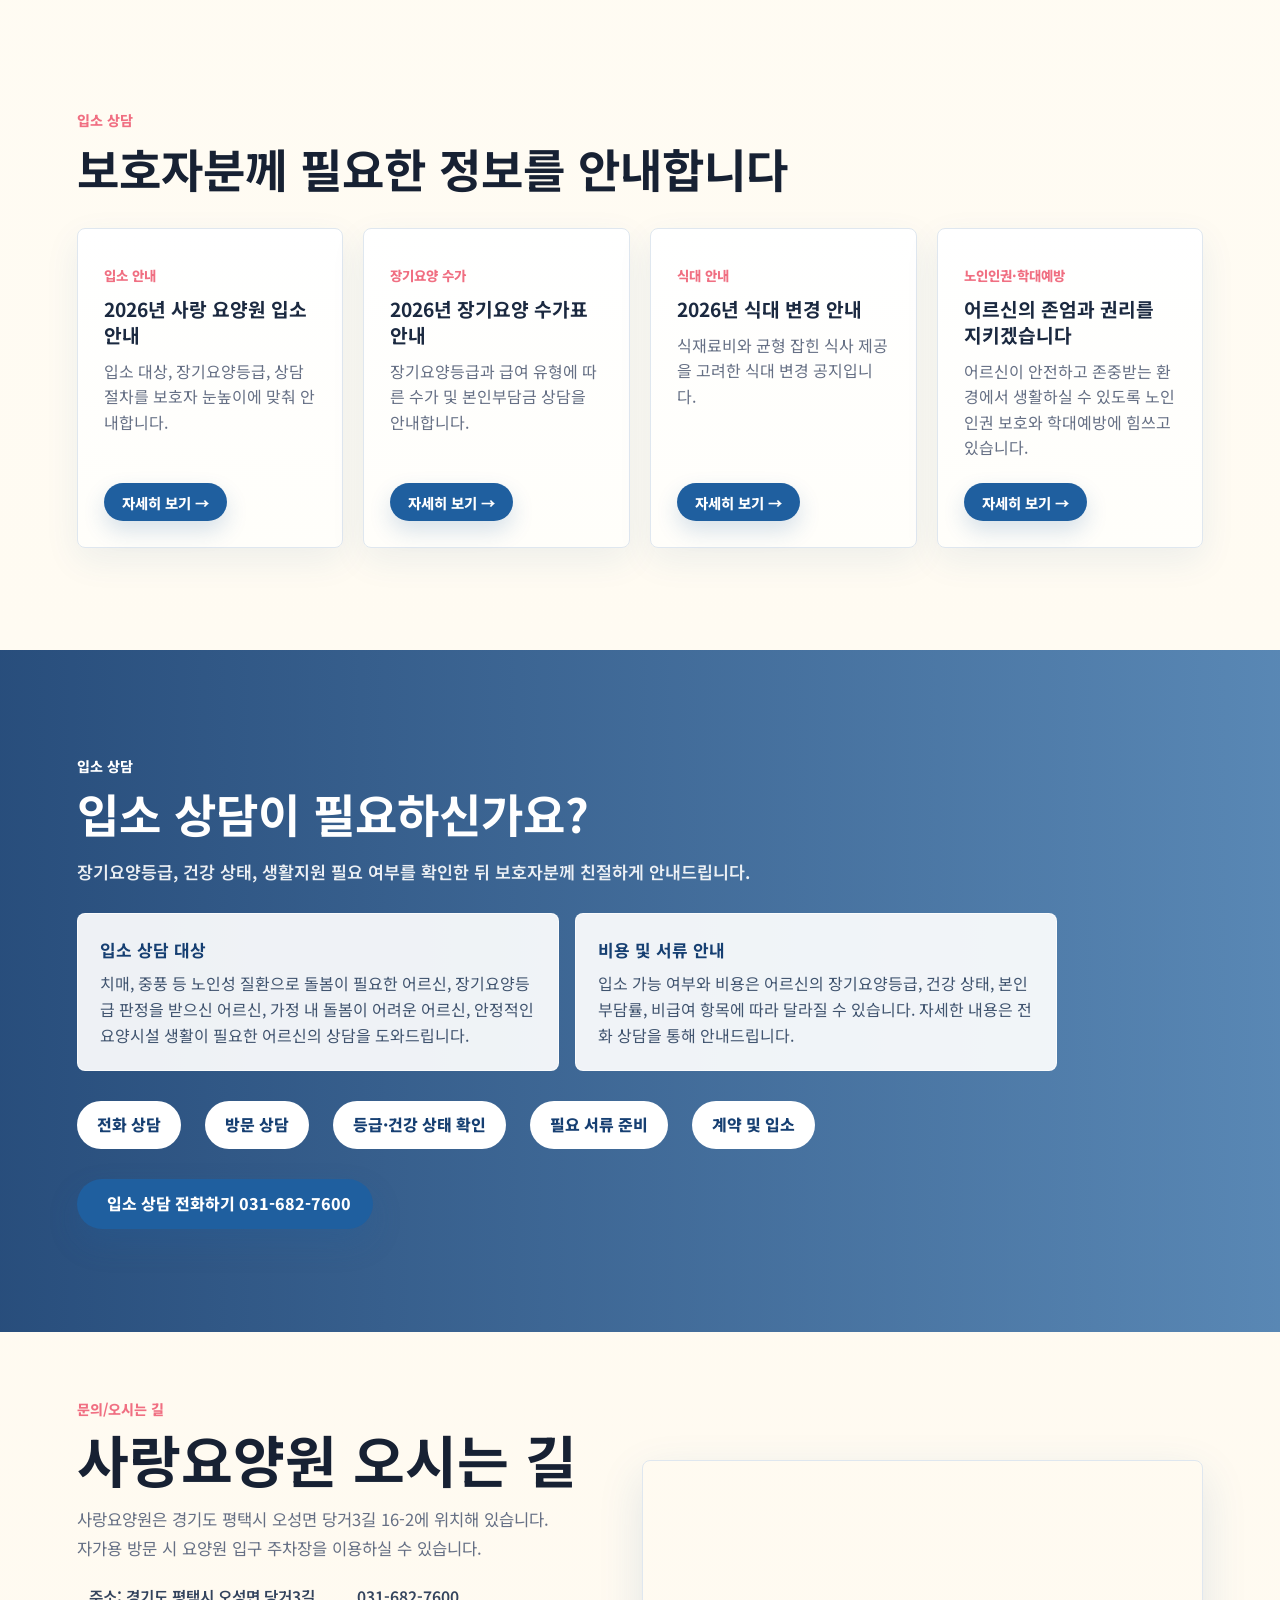
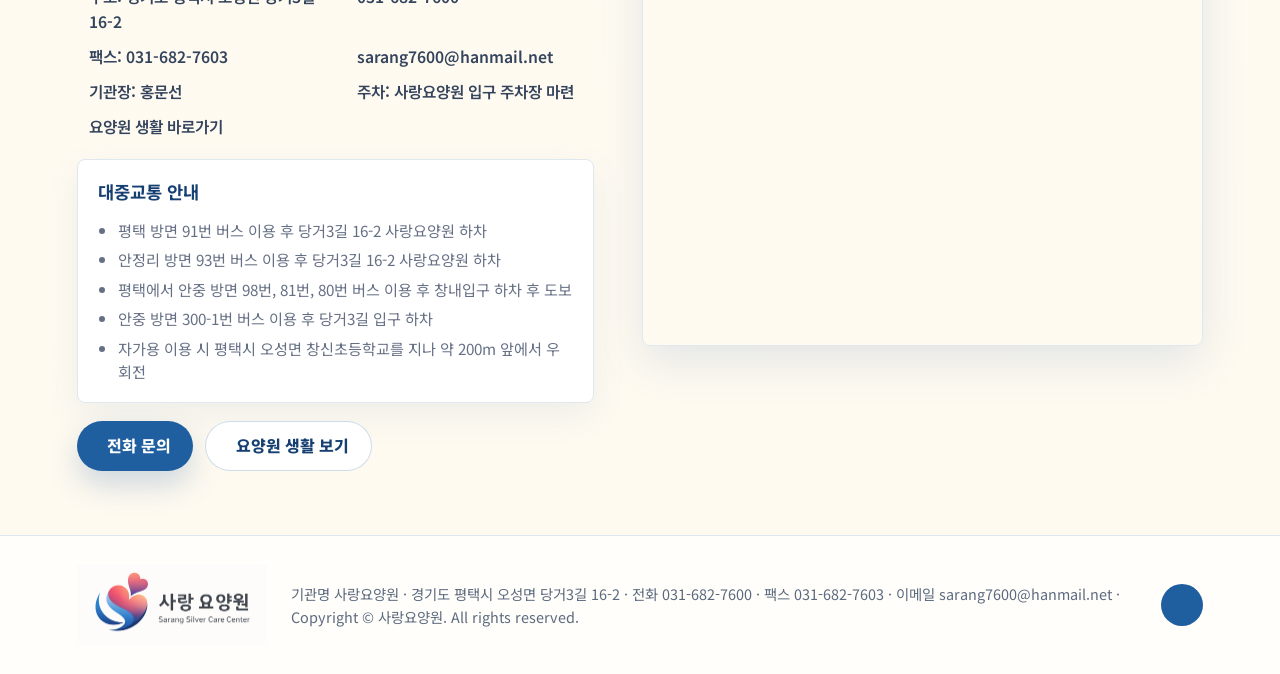
==== commit 313ba5b5: "Refine navigation links" ====
--- a/index.html
+++ b/index.html
@@ -28,7 +28,15 @@
     </button>
 
     <nav class="primary-nav" id="primary-menu" aria-label="주요 메뉴">
-      <a href="#home">홈</a>
+      <div class="nav-dropdown nav-dropdown-split">
+        <a class="nav-dropdown-main" href="#home">홈</a>
+        <button class="nav-dropdown-toggle nav-dropdown-arrow" type="button" aria-label="홈 세부 메뉴 열기" aria-expanded="false"></button>
+        <div class="nav-dropdown-menu" hidden>
+          <a href="#highlights">사랑요양원의 특별함</a>
+          <a href="#greeting">원장 인사말</a>
+          <a href="#rights">운영 철학</a>
+        </div>
+      </div>
       <div class="nav-dropdown nav-dropdown-split">
         <a class="nav-dropdown-main" href="#facility">시설 안내</a>
         <button class="nav-dropdown-toggle nav-dropdown-arrow" type="button" aria-label="시설 안내 세부 메뉴 열기" aria-expanded="false"></button>
@@ -53,12 +61,13 @@
         <a class="nav-dropdown-main" href="#admission">이용 안내</a>
         <button class="nav-dropdown-toggle nav-dropdown-arrow" type="button" aria-label="이용 안내 세부 메뉴 열기" aria-expanded="false"></button>
         <div class="nav-dropdown-menu" hidden>
-          <a href="admission-guide.html">이용 안내 전체</a>
-          <a href="#admission">이용 절차</a>
+          <a href="#admission">이용 안내 전체</a>
+          <a href="#consultation">이용 절차</a>
           <a href="pages/long-term-care-fee.html">장기요양 수가</a>
           <a href="pages/meal-cost-notice.html">식대 안내</a>
         </div>
       </div>
+      <a href="#consultation">입소 상담</a>
       <a href="#contact">오시는 길</a>
       <a class="nav-cta" href="tel:0316827600">상담문의 031-682-7600</a>
     </nav>
@@ -93,7 +102,7 @@
       </div>
     </section>
 
-    <section class="section highlights" aria-labelledby="highlights-title">
+    <section class="section highlights" id="highlights" aria-labelledby="highlights-title">
       <div class="section-heading centered">
         <span class="section-kicker">사랑요양원의 특별함</span>
         <h2 id="highlights-title">자연 속에서 내 집처럼 편안한 생활</h2>
@@ -368,16 +377,16 @@
       </div>
     </section>
     </section>
-    <section class="section notice-section" aria-labelledby="notice-title">
+    <section class="section notice-section" id="admission" aria-labelledby="notice-title">
       <div class="section-heading">
-        <span class="section-kicker">공지·인권·식단 안내</span>
+        <span class="section-kicker">입소 상담</span>
         <h2 id="notice-title">보호자분께 필요한 정보를 안내합니다</h2>
       </div>
       <div class="notice-grid">
         <a class="notice-card" href="admission-guide.html">
           <i data-lucide="clipboard-list"></i>
-          <span>이용 안내</span>
-          <strong>2026년 사랑요양원 이용 안내</strong>
+          <span>입소 안내</span>
+          <strong>2026년 사랑 요양원 입소 안내</strong>
           <p>입소 대상, 장기요양등급, 상담 절차를 보호자 눈높이에 맞춰 안내합니다.</p>
           <span class="notice-more">자세히 보기 →</span>
         </a>
@@ -405,9 +414,9 @@
       </div>
     </section>
 
-    <section class="admission-band" id="admission" aria-labelledby="admission-title">
+    <section class="admission-band" id="consultation" aria-labelledby="admission-title">
       <div class="admission-content">
-        <span class="section-kicker">이용 안내</span>
+        <span class="section-kicker">입소 상담</span>
         <h2 id="admission-title">입소 상담이 필요하신가요?</h2>
         <p class="admission-lead">장기요양등급, 건강 상태, 생활지원 필요 여부를 확인한 뒤 보호자분께 친절하게 안내드립니다.</p>
         <div class="admission-details">
